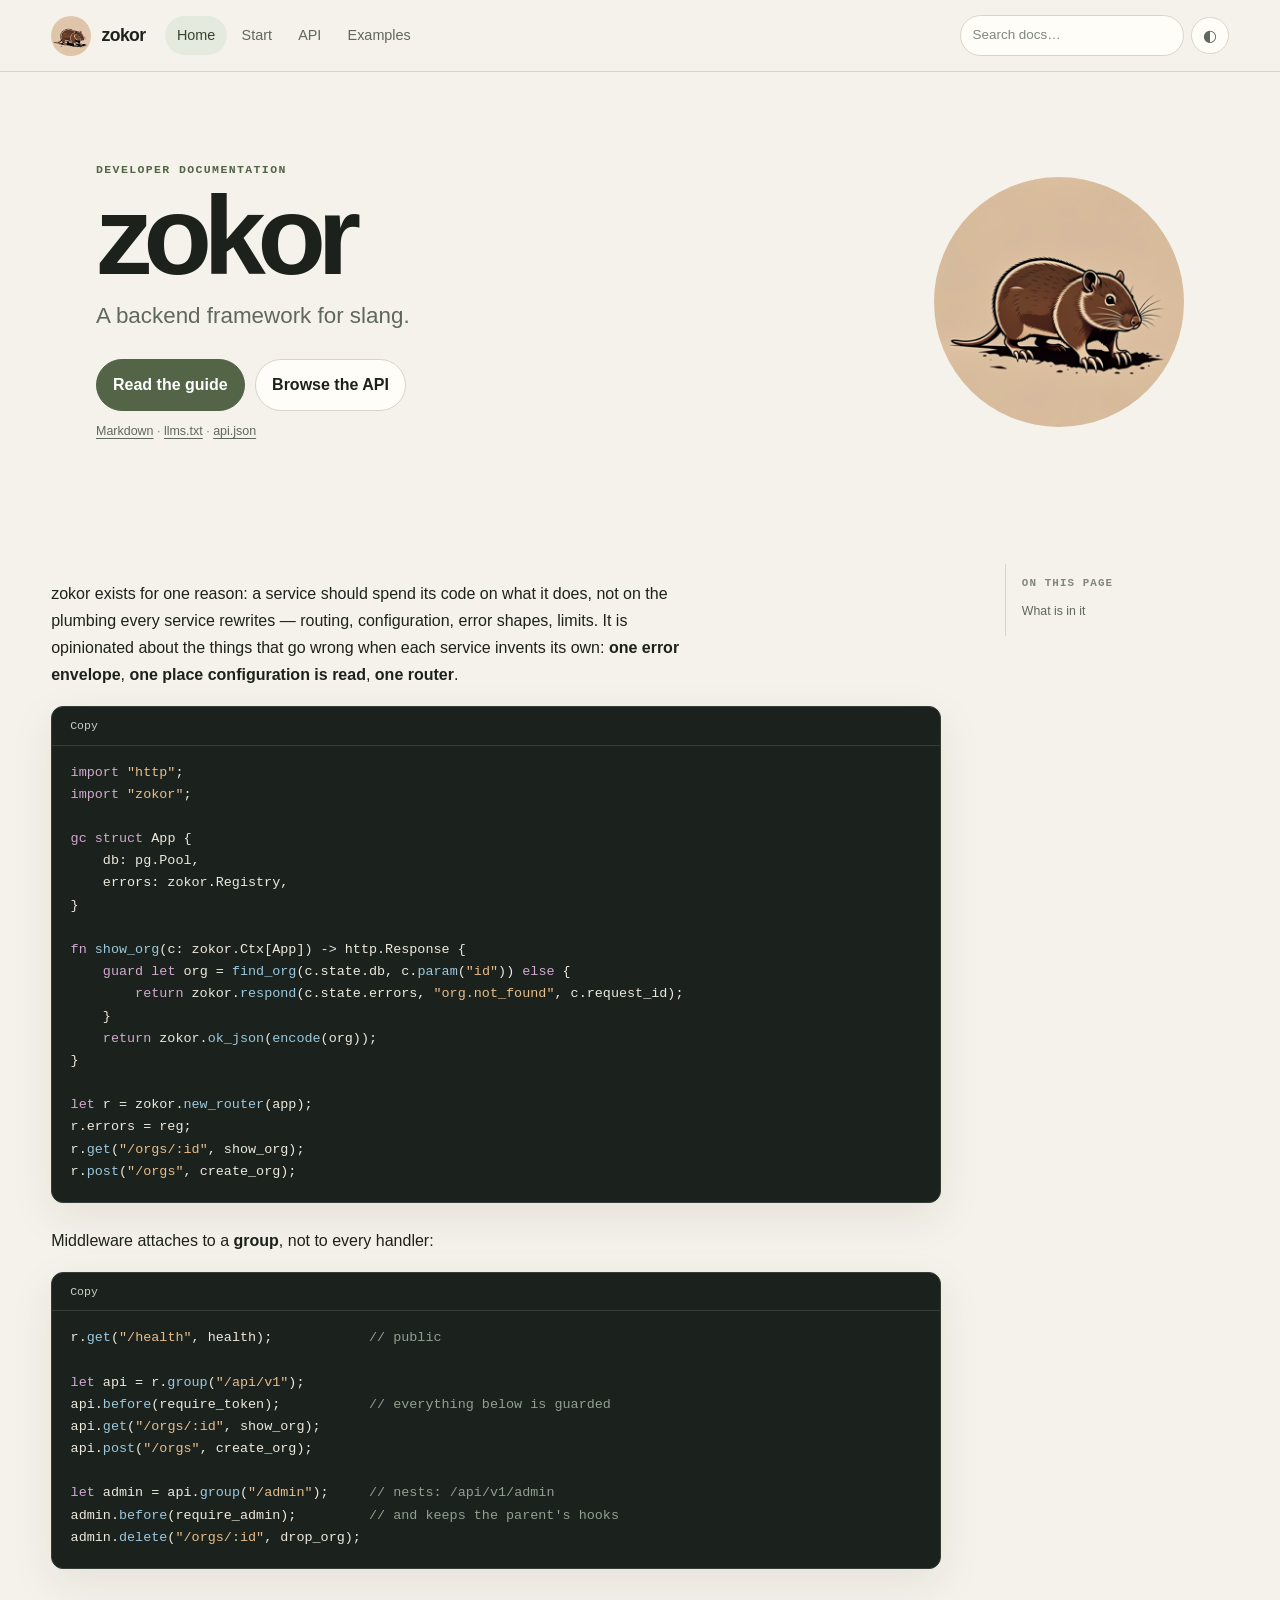
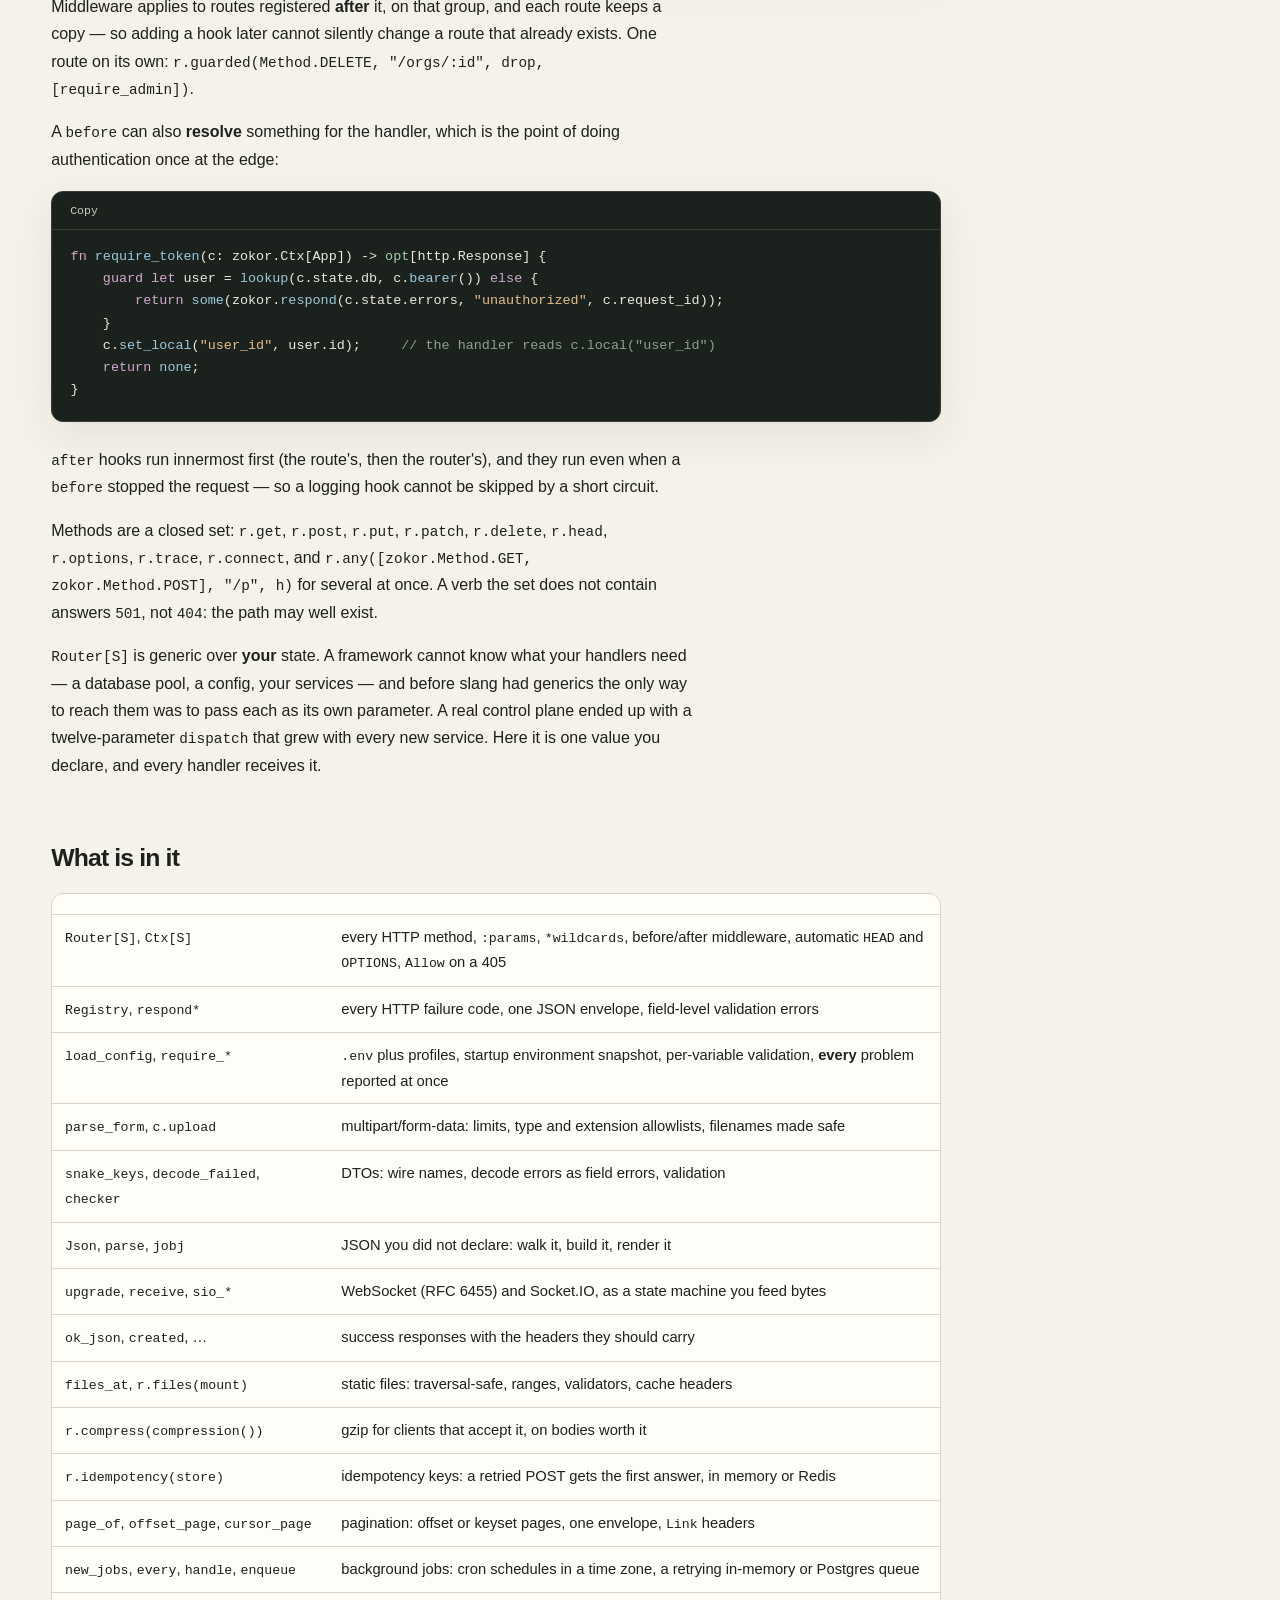
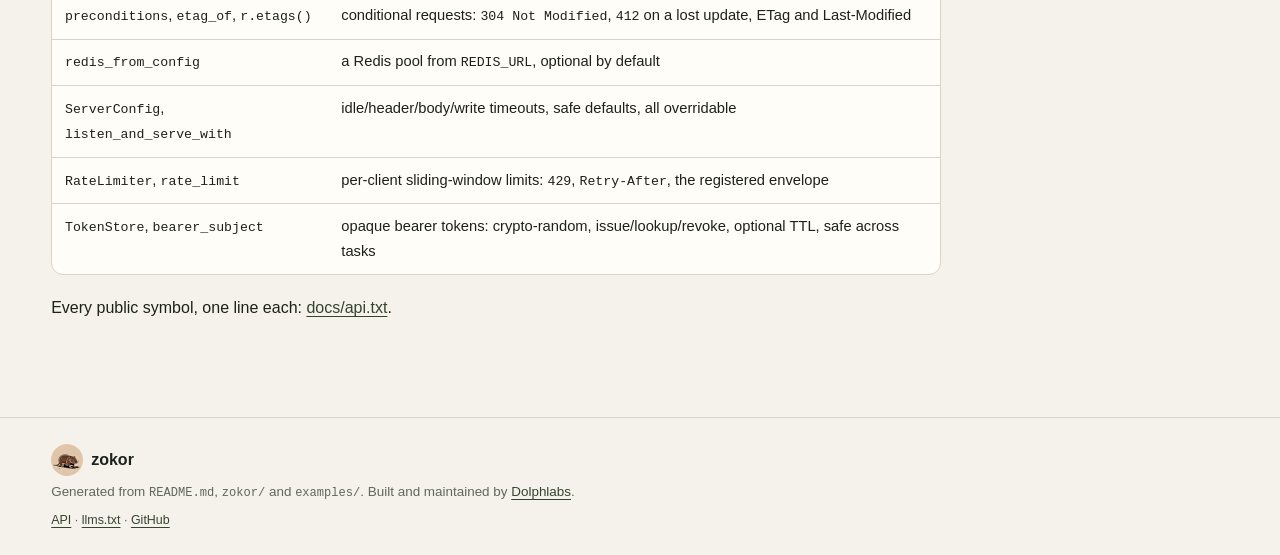
==== docs/index.html @ f34ddbdf "docs: rebuild site for durable jobs Signed-off-by: utee <utibeabasiekong2@gmail.com>" ====
<!doctype html>
<html lang="en" data-theme="auto">
<head>
<meta charset="utf-8">
<meta name="viewport" content="width=device-width, initial-scale=1">
<title>Zokor: Backend Framework for Slang</title>
<meta name="description" content="Zokor is a backend framework for Slang, with routing, middleware, configuration, validation, database helpers, background jobs, and HTTP APIs.">
<meta name="author" content="Dolphlabs">
<meta property="og:site_name" content="Zokor">
<meta property="og:title" content="Zokor: Backend Framework for Slang">
<meta property="og:description" content="Zokor is a backend framework for Slang, with routing, middleware, configuration, validation, database helpers, background jobs, and HTTP APIs.">
<meta property="og:type" content="website">
<meta property="og:url" content="https://zokor.dolphlabs.com/">
<meta property="og:locale" content="en_US">
<meta name="twitter:card" content="summary_large_image">
<meta name="twitter:title" content="Zokor: Backend Framework for Slang">
<meta name="twitter:description" content="Zokor is a backend framework for Slang, with routing, middleware, configuration, validation, database helpers, background jobs, and HTTP APIs.">
<link rel="canonical" href="https://zokor.dolphlabs.com/">
<link rel="alternate" type="text/markdown" href="./index.md" title="Markdown">
<link rel="alternate" type="text/plain" href="./llms.txt" title="llms.txt">
<link rel="stylesheet" href="./style.css">
<link rel="icon" type="image/png" sizes="64x64" href="./assets/zokor-icon-64.png">
<meta property="og:image" content="https://zokor.dolphlabs.com/assets/zokor-card-1200x630.jpg"><meta property="og:image:alt" content="Zokor, a backend framework for Slang"><meta property="og:image:width" content="1200"><meta property="og:image:height" content="630"><meta name="twitter:image" content="https://zokor.dolphlabs.com/assets/zokor-card-1200x630.jpg"><meta name="twitter:image:alt" content="Zokor, a backend framework for Slang"><script type="application/ld+json">{"@context":"https://schema.org","@graph":[{"@type":"WebSite","@id":"https://zokor.dolphlabs.com/#website","url":"https://zokor.dolphlabs.com/","name":"Zokor","inLanguage":"en"},{"@type":"SoftwareSourceCode","@id":"https://zokor.dolphlabs.com/#software","url":"https://zokor.dolphlabs.com/","name":"Zokor","description":"Zokor is a backend framework for Slang, with routing, middleware, configuration, validation, database helpers, background jobs, and HTTP APIs.","codeRepository":"https://github.com/dolphlabs/zokor","programmingLanguage":"Slang","maintainer":{"@type":"Organization","name":"Dolphlabs","url":"https://dolphlabs.com/"}}]}</script>
</head>
<body>
<a class="skip" href="#main">Skip to content</a>
<header class="topbar">
  <a class="brand" href="./">
    <img src="./assets/zokor-header-256.png" width="40" height="40" alt="">
    <span>zokor</span>
  </a>
  <button id="navtoggle" class="navtoggle" type="button" aria-label="Toggle navigation"
          aria-expanded="false" aria-controls="mainnav">
    <span></span><span></span><span></span>
  </button>
  <nav class="mainnav" id="mainnav" aria-label="Main navigation"><a href="./" class="active" aria-current="page">Home</a><a href="./guide/start">Start</a><a href="./api/">API</a><a href="./examples/">Examples</a></nav>
  <div class="tools">
    <label class="search-label" for="search">Search</label>
    <input id="search" type="search" placeholder="Search docs…" autocomplete="off"
           aria-label="Search documentation" aria-controls="results">
    <button id="theme" type="button" aria-label="Toggle color theme">◐</button>
  </div>
</header>
<div id="navscrim" class="navscrim" hidden></div>
<div id="results" class="results" role="listbox" aria-label="Search results" hidden></div>

<main id="main">
<section class="hero"><div class="hero-copy"><p class="eyebrow">Developer documentation</p><h1>zokor</h1><p class="hero-lede">A backend framework for slang.</p><div class="hero-actions"><a class="button primary" href="guide/start">Read the guide</a><a class="button" href="api/">Browse the API</a></div><p class="agentline"><a href="index.md">Markdown</a> · <a href="llms.txt">llms.txt</a> · <a href="api.json">api.json</a></p></div><img class="hero-art" src="assets/zokor-header-256.png" width="256" height="256" alt="Zokor, the illustrated burrowing rodent"></section>
<div class="page">
  <article class="content">

<section class="readme-preamble"><p>zokor exists for one reason: a service should spend its code on what it does, not on the plumbing every service rewrites — routing, configuration, error shapes, limits. It is opinionated about the things that go wrong when each service invents its own: <strong>one error envelope</strong>, <strong>one place configuration is read</strong>, <strong>one router</strong>.</p>
<div class="code"><div class="code-head"><button class="copy" type="button" aria-label="Copy code">Copy</button></div><pre><code class="language-slang"><span class="tok-keyword">import</span> <span class="tok-string">&quot;http&quot;</span>;
<span class="tok-keyword">import</span> <span class="tok-string">&quot;zokor&quot;</span>;

<span class="tok-keyword">gc</span> <span class="tok-keyword">struct</span> App {
    db: pg.Pool,
    errors: zokor.Registry,
}

<span class="tok-keyword">fn</span> <span class="tok-function">show_org</span>(c: zokor.Ctx[App]) -&gt; http.Response {
    <span class="tok-keyword">guard</span> <span class="tok-keyword">let</span> org = <span class="tok-function">find_org</span>(c.state.db, c.<span class="tok-function">param</span>(<span class="tok-string">&quot;id&quot;</span>)) <span class="tok-keyword">else</span> {
        <span class="tok-keyword">return</span> zokor.<span class="tok-function">respond</span>(c.state.errors, <span class="tok-string">&quot;org.not_found&quot;</span>, c.request_id);
    }
    <span class="tok-keyword">return</span> zokor.<span class="tok-function">ok_json</span>(<span class="tok-function">encode</span>(org));
}

<span class="tok-keyword">let</span> r = zokor.<span class="tok-function">new_router</span>(app);
r.errors = reg;
r.<span class="tok-function">get</span>(<span class="tok-string">&quot;/orgs/:id&quot;</span>, show_org);
r.<span class="tok-function">post</span>(<span class="tok-string">&quot;/orgs&quot;</span>, create_org);</code></pre></div>
<p>Middleware attaches to a <strong>group</strong>, not to every handler:</p>
<div class="code"><div class="code-head"><button class="copy" type="button" aria-label="Copy code">Copy</button></div><pre><code class="language-slang">r.<span class="tok-function">get</span>(<span class="tok-string">&quot;/health&quot;</span>, health);            <span class="tok-comment">// public</span>

<span class="tok-keyword">let</span> api = r.<span class="tok-function">group</span>(<span class="tok-string">&quot;/api/v1&quot;</span>);
api.<span class="tok-function">before</span>(require_token);           <span class="tok-comment">// everything below is guarded</span>
api.<span class="tok-function">get</span>(<span class="tok-string">&quot;/orgs/:id&quot;</span>, show_org);
api.<span class="tok-function">post</span>(<span class="tok-string">&quot;/orgs&quot;</span>, create_org);

<span class="tok-keyword">let</span> admin = api.<span class="tok-function">group</span>(<span class="tok-string">&quot;/admin&quot;</span>);     <span class="tok-comment">// nests: /api/v1/admin</span>
admin.<span class="tok-function">before</span>(require_admin);         <span class="tok-comment">// and keeps the parent&#x27;s hooks</span>
admin.<span class="tok-function">delete</span>(<span class="tok-string">&quot;/orgs/:id&quot;</span>, drop_org);</code></pre></div>
<p>Middleware applies to routes registered <strong>after</strong> it, on that group, and each route keeps a copy — so adding a hook later cannot silently change a route that already exists. One route on its own: <code>r.guarded(Method.DELETE, &quot;/orgs/:id&quot;, drop, [require_admin])</code>.</p>
<p>A <code>before</code> can also <strong>resolve</strong> something for the handler, which is the point of doing authentication once at the edge:</p>
<div class="code"><div class="code-head"><button class="copy" type="button" aria-label="Copy code">Copy</button></div><pre><code class="language-slang"><span class="tok-keyword">fn</span> <span class="tok-function">require_token</span>(c: zokor.Ctx[App]) -&gt; <span class="tok-type">opt</span>[http.Response] {
    <span class="tok-keyword">guard</span> <span class="tok-keyword">let</span> user = <span class="tok-function">lookup</span>(c.state.db, c.<span class="tok-function">bearer</span>()) <span class="tok-keyword">else</span> {
        <span class="tok-keyword">return</span> <span class="tok-builtin">some</span>(zokor.<span class="tok-function">respond</span>(c.state.errors, <span class="tok-string">&quot;unauthorized&quot;</span>, c.request_id));
    }
    c.<span class="tok-function">set_local</span>(<span class="tok-string">&quot;user_id&quot;</span>, user.id);     <span class="tok-comment">// the handler reads c.local(&quot;user_id&quot;)</span>
    <span class="tok-keyword">return</span> <span class="tok-builtin">none</span>;
}</code></pre></div>
<p><code>after</code> hooks run innermost first (the route&#x27;s, then the router&#x27;s), and they run even when a <code>before</code> stopped the request — so a logging hook cannot be skipped by a short circuit.</p>
<p>Methods are a closed set: <code>r.get</code>, <code>r.post</code>, <code>r.put</code>, <code>r.patch</code>, <code>r.delete</code>, <code>r.head</code>, <code>r.options</code>, <code>r.trace</code>, <code>r.connect</code>, and <code>r.any([zokor.Method.GET, zokor.Method.POST], &quot;/p&quot;, h)</code> for several at once. A verb the set does not contain answers <code>501</code>, not <code>404</code>: the path may well exist.</p>
<p><code>Router[S]</code> is generic over <strong>your</strong> state. A framework cannot know what your handlers need — a database pool, a config, your services — and before slang had generics the only way to reach them was to pass each as its own parameter. A real control plane ended up with a twelve-parameter <code>dispatch</code> that grew with every new service. Here it is one value you declare, and every handler receives it.</p></section><section class="readme-section"><h2 id="what-is-in-it">What is in it</h2><div class="table-wrap"><table><thead><tr><th></th><th></th></tr></thead><tbody><tr><td><code>Router[S]</code>, <code>Ctx[S]</code></td><td>every HTTP method, <code>:params</code>, <code>*wildcards</code>, before/after middleware, automatic <code>HEAD</code> and <code>OPTIONS</code>, <code>Allow</code> on a 405</td></tr><tr><td><code>Registry</code>, <code>respond*</code></td><td>every HTTP failure code, one JSON envelope, field-level validation errors</td></tr><tr><td><code>load_config</code>, <code>require_*</code></td><td><code>.env</code> plus profiles, startup environment snapshot, per-variable validation, <strong>every</strong> problem reported at once</td></tr><tr><td><code>parse_form</code>, <code>c.upload</code></td><td>multipart/form-data: limits, type and extension allowlists, filenames made safe</td></tr><tr><td><code>snake_keys</code>, <code>decode_failed</code>, <code>checker</code></td><td>DTOs: wire names, decode errors as field errors, validation</td></tr><tr><td><code>Json</code>, <code>parse</code>, <code>jobj</code></td><td>JSON you did not declare: walk it, build it, render it</td></tr><tr><td><code>upgrade</code>, <code>receive</code>, <code>sio_*</code></td><td>WebSocket (RFC 6455) and Socket.IO, as a state machine you feed bytes</td></tr><tr><td><code>ok_json</code>, <code>created</code>, …</td><td>success responses with the headers they should carry</td></tr><tr><td><code>files_at</code>, <code>r.files(mount)</code></td><td>static files: traversal-safe, ranges, validators, cache headers</td></tr><tr><td><code>r.compress(compression())</code></td><td>gzip for clients that accept it, on bodies worth it</td></tr><tr><td><code>r.idempotency(store)</code></td><td>idempotency keys: a retried POST gets the first answer, in memory or Redis</td></tr><tr><td><code>page_of</code>, <code>offset_page</code>, <code>cursor_page</code></td><td>pagination: offset or keyset pages, one envelope, <code>Link</code> headers</td></tr><tr><td><code>new_jobs</code>, <code>every</code>, <code>handle</code>, <code>enqueue</code></td><td>background jobs: cron schedules in a time zone, a retrying in-memory or Postgres queue</td></tr><tr><td><code>preconditions</code>, <code>etag_of</code>, <code>r.etags()</code></td><td>conditional requests: <code>304 Not Modified</code>, <code>412</code> on a lost update, ETag and Last-Modified</td></tr><tr><td><code>redis_from_config</code></td><td>a Redis pool from <code>REDIS_URL</code>, optional by default</td></tr><tr><td><code>ServerConfig</code>, <code>listen_and_serve_with</code></td><td>idle/header/body/write timeouts, safe defaults, all overridable</td></tr><tr><td><code>RateLimiter</code>, <code>rate_limit</code></td><td>per-client sliding-window limits: <code>429</code>, <code>Retry-After</code>, the registered envelope</td></tr><tr><td><code>TokenStore</code>, <code>bearer_subject</code></td><td>opaque bearer tokens: crypto-random, issue/lookup/revoke, optional TTL, safe across tasks</td></tr></tbody></table></div>
<p>Every public symbol, one line each: <a href="./api/">docs/api.txt</a>.</p></section>
  </article>
  <aside class="toc" aria-label="On this page">
    <p class="toc-title">On this page</p>
    <nav id="toc"></nav>
  </aside>
</div>
</main>
<footer class="foot">
  <div class="foot-brand"><img src="./assets/zokor-icon-64.png" width="32" height="32" alt="">
    <span>zokor</span></div>
  <p>Generated from <code>README.md</code>, <code>zokor/</code> and <code>examples/</code>.
     Built and maintained by <a href="https://dolphlabs.com" rel="noopener">Dolphlabs</a>.</p>
  <p class="foot-links"><a href="./api/">API</a> ·
     <a href="./llms.txt">llms.txt</a> ·
     <a href="https://github.com/dolphlabs/zokor" rel="noopener">GitHub</a></p>
</footer>
<script src="./app.js" defer></script>
</body>
</html>
---- docs/style.css ----
:root {
  color-scheme: light;
  --paper: #f5f2eb;
  --surface: #fffdf8;
  --surface-2: #ece7dc;
  --ink: #1d211c;
  --muted: #60675c;
  --quiet: #81877d;
  --line: #d9d4c8;
  --accent: #536447;
  --accent-dark: #34442f;
  --accent-wash: #e5eadf;
  --clay: #b56e45;
  --code-bg: #1b211d;
  --code-ink: #eee9dd;
  --shadow: 0 14px 45px rgba(47, 42, 31, .08);
  --display: "Avenir Next", "Segoe UI", sans-serif;
  --sans: -apple-system, BlinkMacSystemFont, "Segoe UI", sans-serif;
  --mono: ui-monospace, SFMono-Regular, Menlo, Consolas, monospace;
}

@media (prefers-color-scheme: dark) {
  :root:not([data-theme="light"]) {
    color-scheme: dark;
    --paper: #171b18;
    --surface: #202621;
    --surface-2: #293129;
    --ink: #ecefe7;
    --muted: #b2b9ad;
    --quiet: #929b8e;
    --line: #394239;
    --accent: #b1c49a;
    --accent-dark: #d4e4c0;
    --accent-wash: #2b3529;
    --clay: #e09a6a;
    --code-bg: #101511;
    --code-ink: #ecefe7;
    --shadow: 0 14px 45px rgba(0, 0, 0, .24);
  }
}
:root[data-theme="dark"] {
  color-scheme: dark;
  --paper: #171b18;
  --surface: #202621;
  --surface-2: #293129;
  --ink: #ecefe7;
  --muted: #b2b9ad;
  --quiet: #929b8e;
  --line: #394239;
  --accent: #b1c49a;
  --accent-dark: #d4e4c0;
  --accent-wash: #2b3529;
  --clay: #e09a6a;
  --code-bg: #101511;
  --code-ink: #ecefe7;
  --shadow: 0 14px 45px rgba(0, 0, 0, .24);
}

* { box-sizing: border-box; }
html { scroll-behavior: smooth; scroll-padding-top: 6rem; }
body {
  margin: 0;
  background: var(--paper);
  color: var(--ink);
  font: 400 16px/1.7 var(--sans);
  -webkit-font-smoothing: antialiased;
}
a { color: var(--accent-dark); text-underline-offset: 3px; }
a:hover { color: var(--clay); }
button, input { font: inherit; }
:focus-visible { outline: 3px solid var(--clay); outline-offset: 3px; }
code, pre { font-family: var(--mono); }
code { font-size: .9em; }

.skip { position: absolute; left: -10000px; top: 1rem; z-index: 90; }
.skip:focus { left: 1rem; padding: .5rem .8rem; background: var(--surface); }
.topbar {
  position: sticky; top: 0; z-index: 30;
  display: flex; align-items: center; gap: 1.25rem;
  min-height: 4.5rem; padding: .55rem clamp(1rem, 4vw, 3.25rem);
  background: color-mix(in srgb, var(--paper) 92%, transparent);
  backdrop-filter: blur(12px);
  border-bottom: 1px solid var(--line);
}
.brand {
  display: flex; align-items: center; gap: .65rem; flex: 0 0 auto;
  color: var(--ink); font: 750 1.1rem/1 var(--display);
  letter-spacing: -.035em; text-decoration: none;
}
.brand img { object-fit: cover; border-radius: 50%; }
.mainnav { display: flex; align-items: center; gap: .2rem; }
.mainnav a, .subnav a {
  color: var(--muted); text-decoration: none; font-size: .9rem;
  padding: .45rem .72rem; border-radius: 999px;
}
.mainnav a:hover, .subnav a:hover { color: var(--ink); background: var(--surface-2); }
.mainnav a.active { color: var(--accent-dark); background: var(--accent-wash); }
.tools { display: flex; align-items: center; gap: .45rem; margin-left: auto; }
.search-label { position: absolute; width: 1px; height: 1px; overflow: hidden; clip: rect(0,0,0,0); }
#search {
  width: clamp(8rem, 19vw, 14rem); padding: .48rem .72rem;
  border: 1px solid var(--line); border-radius: 999px;
  color: var(--ink); background: var(--surface); font-size: .84rem;
}
#search::placeholder { color: var(--quiet); }
#theme, .navtoggle {
  width: 2.35rem; height: 2.35rem; display: grid; place-items: center;
  border: 1px solid var(--line); border-radius: 50%; color: var(--muted);
  background: var(--surface); cursor: pointer;
}
#theme:hover { color: var(--accent-dark); border-color: var(--accent); }
.navtoggle { display: none; }
.navscrim { position: fixed; inset: 4.5rem 0 0; z-index: 20; }
.subnav {
  display: flex; align-items: center; gap: .2rem; overflow-x: auto;
  padding: .65rem clamp(1rem, 4vw, 3.25rem);
  border-bottom: 1px solid var(--line); background: var(--surface);
}
.subnav a { white-space: nowrap; font-size: .82rem; }
.subnav a[aria-current="page"] { color: var(--accent-dark); background: var(--accent-wash); }
.results {
  position: fixed; z-index: 50; top: 4.1rem; right: clamp(1rem, 4vw, 3.25rem);
  width: min(32rem, calc(100vw - 2rem)); max-height: 65vh; overflow: auto;
  padding: .45rem; border: 1px solid var(--line); border-radius: 14px;
  background: var(--surface); box-shadow: var(--shadow);
}
.results a { display: block; padding: .6rem .72rem; border-radius: 9px; color: var(--ink); text-decoration: none; }
.results a:hover, .results a:focus { background: var(--surface-2); }
.results strong { font-size: .9rem; }
.results small { display: block; margin-top: .1rem; color: var(--muted); line-height: 1.4; }
.results .empty { margin: 0; padding: .7rem; color: var(--muted); }

.hero {
  max-width: 76rem; margin: 0 auto; padding: clamp(2.8rem, 7vw, 6rem) clamp(1rem, 5vw, 4.5rem);
  display: grid; grid-template-columns: minmax(0, 1fr) 250px; align-items: center; gap: clamp(2rem, 7vw, 6rem);
}
.hero-copy { max-width: 48rem; }
.hero h1 {
  margin: .2rem 0 .4rem; font: 800 clamp(3.5rem, 9vw, 7rem)/.98 var(--display);
  letter-spacing: -.075em;
}
.hero-lede { max-width: 34rem; margin: 0; color: var(--muted); font-size: clamp(1.1rem, 2vw, 1.4rem); }
.eyebrow, .page-kicker {
  margin: 0; color: var(--accent); font: 700 .72rem/1.4 var(--mono);
  letter-spacing: .12em; text-transform: uppercase;
}
.hero-art { width: 100%; height: auto; border-radius: 50%; mix-blend-mode: multiply; }
:root[data-theme="dark"] .hero-art { mix-blend-mode: normal; }
.hero-actions { display: flex; flex-wrap: wrap; gap: .65rem; margin-top: 1.5rem; }
.button {
  display: inline-block; padding: .7rem 1rem; border: 1px solid var(--line);
  border-radius: 999px; color: var(--ink); background: var(--surface);
  font-weight: 650; text-decoration: none;
}
.button:hover { border-color: var(--accent); color: var(--accent-dark); }
.button.primary { border-color: var(--accent); color: #fff; background: var(--accent); }
.button.primary:hover { background: var(--accent-dark); }

.page {
  max-width: 80rem; margin: 0 auto; padding: 2rem clamp(1rem, 4vw, 3.25rem) 5rem;
  display: grid; grid-template-columns: minmax(0, 1fr) 14rem; gap: clamp(2rem, 5vw, 5rem);
  align-items: start;
}
.content { min-width: 0; max-width: 66rem; }
.page-head { margin: 0 0 2.2rem; padding-bottom: 1.3rem; border-bottom: 1px solid var(--line); }
.page-head h1 { margin: .35rem 0 .3rem; font: 750 clamp(2rem, 4vw, 3.25rem)/1.1 var(--display); letter-spacing: -.055em; }
.tagline { max-width: 50rem; margin: 0; color: var(--muted); font-size: 1.05rem; }
.agentline { margin: .65rem 0 0; color: var(--quiet); font-size: .78rem; }
.agentline a { color: var(--muted); }
.content h2 { margin: 2.8rem 0 .65rem; font: 700 1.55rem/1.25 var(--display); letter-spacing: -.035em; }
.content h3 { margin: 2rem 0 .55rem; font: 700 1.15rem/1.35 var(--display); }
.content h4 { margin: 1.5rem 0 .4rem; font-size: 1rem; }
.content p { max-width: 72ch; }
.content li { max-width: 75ch; padding-left: .2rem; }
.content li + li { margin-top: .3rem; }
.content ul, .content ol { padding-left: 1.45rem; }
.content blockquote {
  margin: 1.4rem 0; padding: .2rem 1rem; border-left: 3px solid var(--clay);
  color: var(--muted); background: var(--surface);
}
.content hr { border: 0; border-top: 1px solid var(--line); margin: 2rem 0; }
.anchor { margin-left: .45rem; color: var(--quiet); font: 400 .8em var(--mono); text-decoration: none; opacity: 0; }
.content h2:hover .anchor, .content h3:hover .anchor, .anchor:focus { opacity: 1; }
.table-wrap { overflow-x: auto; margin: 1.2rem 0; border: 1px solid var(--line); border-radius: 12px; background: var(--surface); }
table { width: 100%; border-collapse: collapse; font-size: .92rem; }
th, td { padding: .62rem .8rem; text-align: left; vertical-align: top; border-bottom: 1px solid var(--line); }
th { color: var(--muted); font-size: .76rem; letter-spacing: .06em; text-transform: uppercase; }
tr:last-child td { border-bottom: 0; }
td code { white-space: nowrap; }
.code { margin: 1.1rem 0 1.5rem; overflow: hidden; border: 1px solid #343e36; border-radius: 12px; background: var(--code-bg); box-shadow: var(--shadow); }
.code-head { display: flex; align-items: center; justify-content: space-between; min-height: 2.4rem; padding: .3rem .75rem; border-bottom: 1px solid #343e36; color: #aeb8ab; font: .72rem var(--mono); }
.copy { border: 0; color: #c7d0c3; background: transparent; cursor: pointer; font: inherit; }
.copy:hover, .copy.ok { color: #d5e8b8; }
.code pre { overflow-x: auto; margin: 0; padding: 1rem 1.15rem 1.2rem; color: var(--code-ink); font-size: .84rem; line-height: 1.65; tab-size: 4; }
.code code { font-size: inherit; white-space: pre; }
.tok-comment { color: #91a08f; }
.tok-string { color: #e7bd8b; }
.tok-number { color: #e8a575; }
.tok-keyword { color: #d1a9d0; }
.tok-type { color: #a7cbad; }
.tok-builtin, .tok-function { color: #9cc9dd; }
.readme-preamble { padding-bottom: .2rem; }
.readme-section { margin-top: 2rem; }
.api-module { padding: .2rem 0 1.4rem; border-bottom: 1px solid var(--line); }
.api-module h2 { scroll-margin-top: 6rem; }
.api-module-description { color: var(--muted); }
.api-item { padding: .72rem .1rem; border-top: 1px solid var(--line); scroll-margin-top: 6rem; }
.api-item > code { display: block; overflow-x: auto; color: var(--accent-dark); font-size: .85rem; white-space: pre; }
.api-item p { margin: .35rem 0 0; color: var(--muted); font-size: .9rem; }
.example-file { scroll-margin-top: 6rem; }
.example-file h2 { font: 500 .84rem/1.5 var(--mono); color: var(--muted); overflow-wrap: anywhere; }
.run-command { padding: .55rem .8rem; border-radius: 8px; background: var(--accent-wash); }
.example-grid { display: grid; grid-template-columns: repeat(auto-fit, minmax(15rem, 1fr)); gap: .85rem; }
.example-card { display: flex; min-height: 10rem; flex-direction: column; justify-content: space-between; gap: .55rem; padding: 1.15rem; border: 1px solid var(--line); border-radius: 14px; color: var(--ink); background: var(--surface); text-decoration: none; transition: transform .16s ease, border-color .16s ease; }
.example-card:hover { transform: translateY(-2px); border-color: var(--accent); color: var(--ink); }
.example-card strong { font: 700 1.3rem var(--display); }
.example-card > span:last-child { color: var(--muted); font-size: .9rem; }

.toc { position: sticky; top: 6rem; max-height: calc(100vh - 7rem); overflow: auto; padding: .8rem 0 .8rem 1rem; border-left: 1px solid var(--line); }
.toc-title { margin: 0 0 .65rem; color: var(--quiet); font: 700 .68rem var(--mono); letter-spacing: .1em; text-transform: uppercase; }
#toc { display: grid; gap: .15rem; }
#toc a { padding: .22rem 0; color: var(--muted); font-size: .77rem; line-height: 1.4; text-decoration: none; }
#toc a.h3 { padding-left: .7rem; font-size: .72rem; }
#toc a:hover, #toc a.active { color: var(--accent-dark); }
.foot { padding: 1.6rem clamp(1rem, 4vw, 3.25rem) 2rem; border-top: 1px solid var(--line); color: var(--muted); font-size: .84rem; }
.foot-brand { display: flex; align-items: center; gap: .5rem; color: var(--ink); font: 700 1rem var(--display); }
.foot-brand img { border-radius: 50%; }
.foot p { margin: .35rem 0; }
.foot-links { font-size: .78rem; }

@media (max-width: 72rem) {
  .topbar { flex-wrap: wrap; gap: .6rem; }
  .navtoggle { display: flex; flex-direction: column; align-items: center; justify-content: center; gap: .23rem; margin-left: auto; }
  .navtoggle span { width: 1rem; height: 2px; border-radius: 2px; background: var(--muted); transition: transform .15s ease, opacity .15s ease; }
  .navtoggle[aria-expanded="true"] span:first-child { transform: translateY(.34rem) rotate(45deg); }
  .navtoggle[aria-expanded="true"] span:nth-child(2) { opacity: 0; }
  .navtoggle[aria-expanded="true"] span:last-child { transform: translateY(-.34rem) rotate(-45deg); }
  .mainnav { order: 4; display: none; flex-basis: 100%; flex-direction: column; align-items: stretch; padding-top: .4rem; border-top: 1px solid var(--line); }
  .mainnav.open { display: flex; }
  .mainnav a { padding: .58rem .7rem; }
  .tools { margin-left: 0; }
  .results { top: 4.2rem; }
}
@media (max-width: 58rem) {
  .page { grid-template-columns: minmax(0, 1fr); }
  .toc { position: static; order: -1; max-height: none; padding: 0 0 .7rem; border: 0; border-bottom: 1px solid var(--line); }
  #toc { display: flex; flex-wrap: wrap; gap: .35rem .8rem; }
  #toc a { font-size: .76rem; }
  #toc a.h3 { padding-left: 0; }
}
@media (max-width: 40rem) {
  .topbar { padding-inline: .8rem; }
  .brand img { width: 34px; height: 34px; }
  .tools { flex: 1 1 100%; order: 5; }
  #search { width: 100%; }
  #theme { flex: 0 0 auto; }
  .hero { grid-template-columns: minmax(0, 1fr); gap: 1rem; padding-block: 2.4rem 1.3rem; }
  .hero-art { grid-row: 1; width: 126px; }
  .hero h1 { font-size: 4rem; }
  .page { padding-top: 1.2rem; }
  .subnav { padding-inline: .8rem; }
  .code pre { font-size: .75rem; }
}
@media (prefers-reduced-motion: reduce) {
  *, *::before, *::after { scroll-behavior: auto !important; transition-duration: .01ms !important; }
}
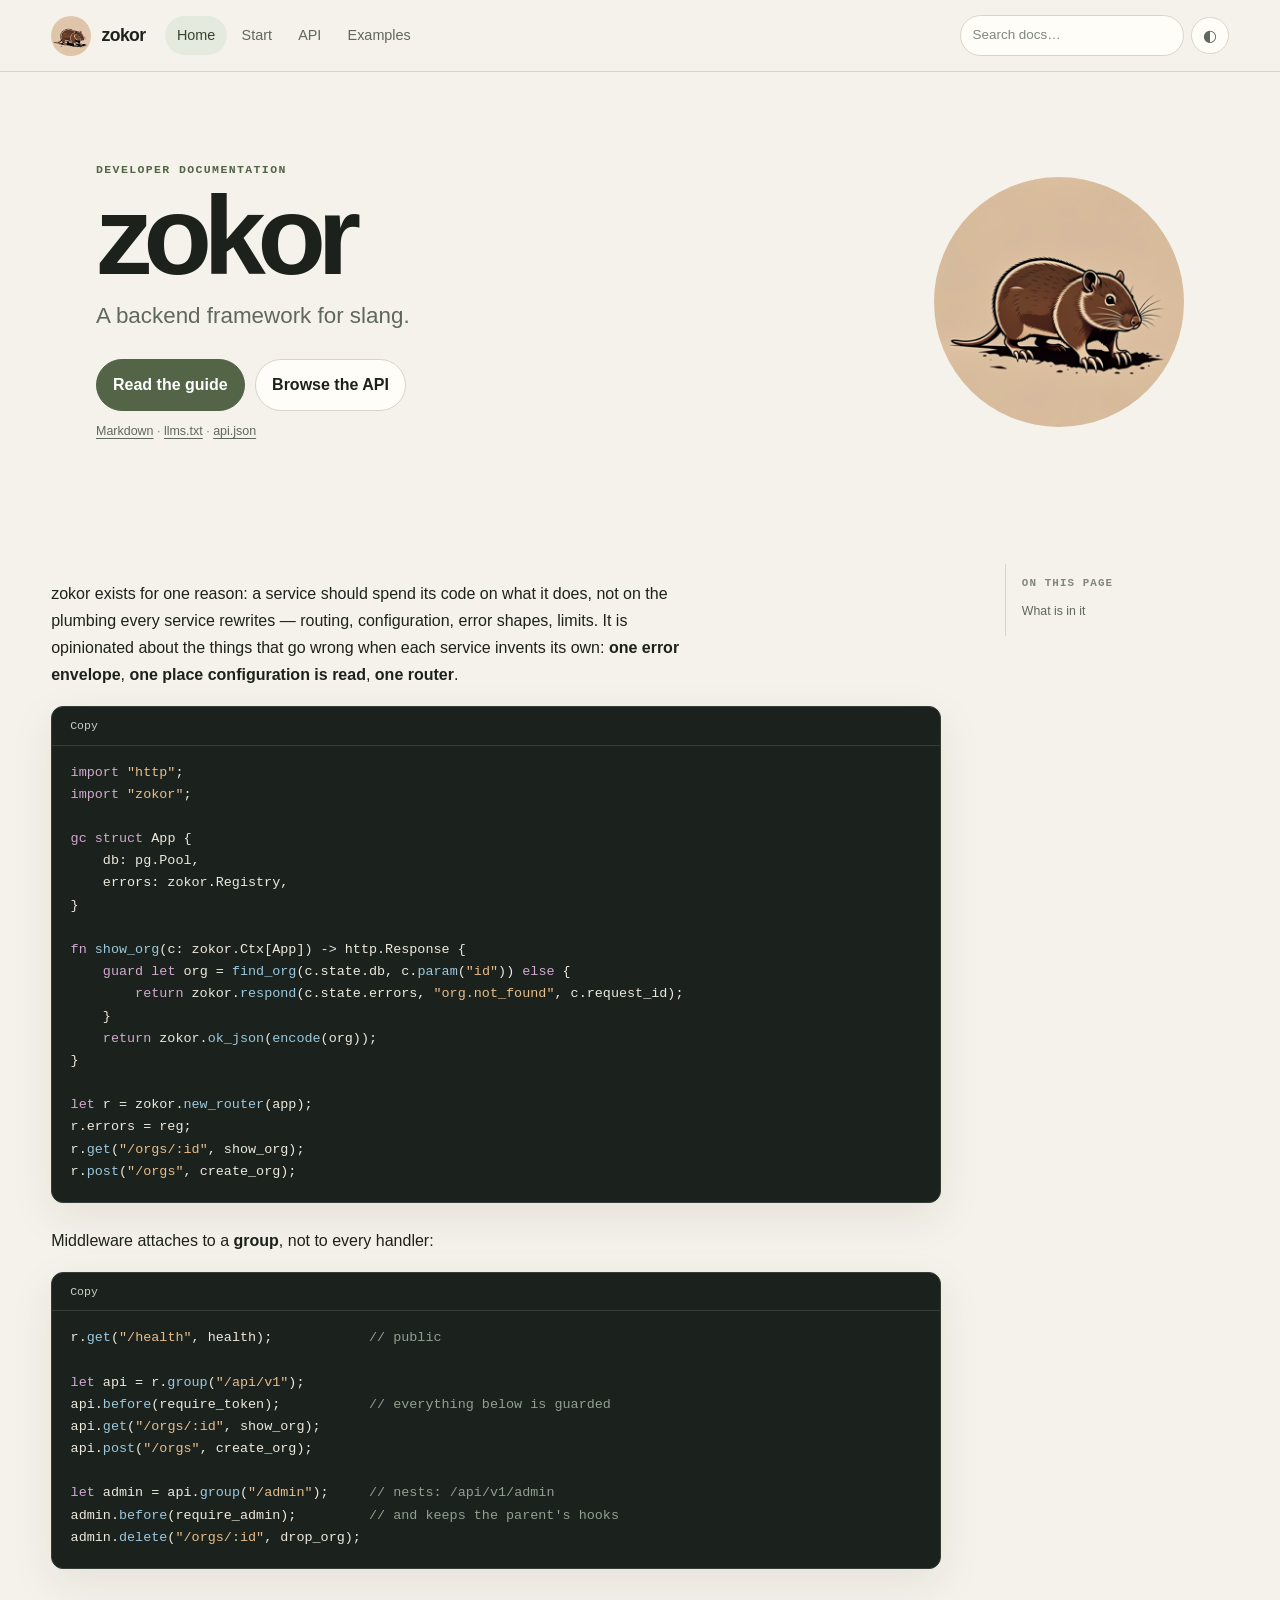
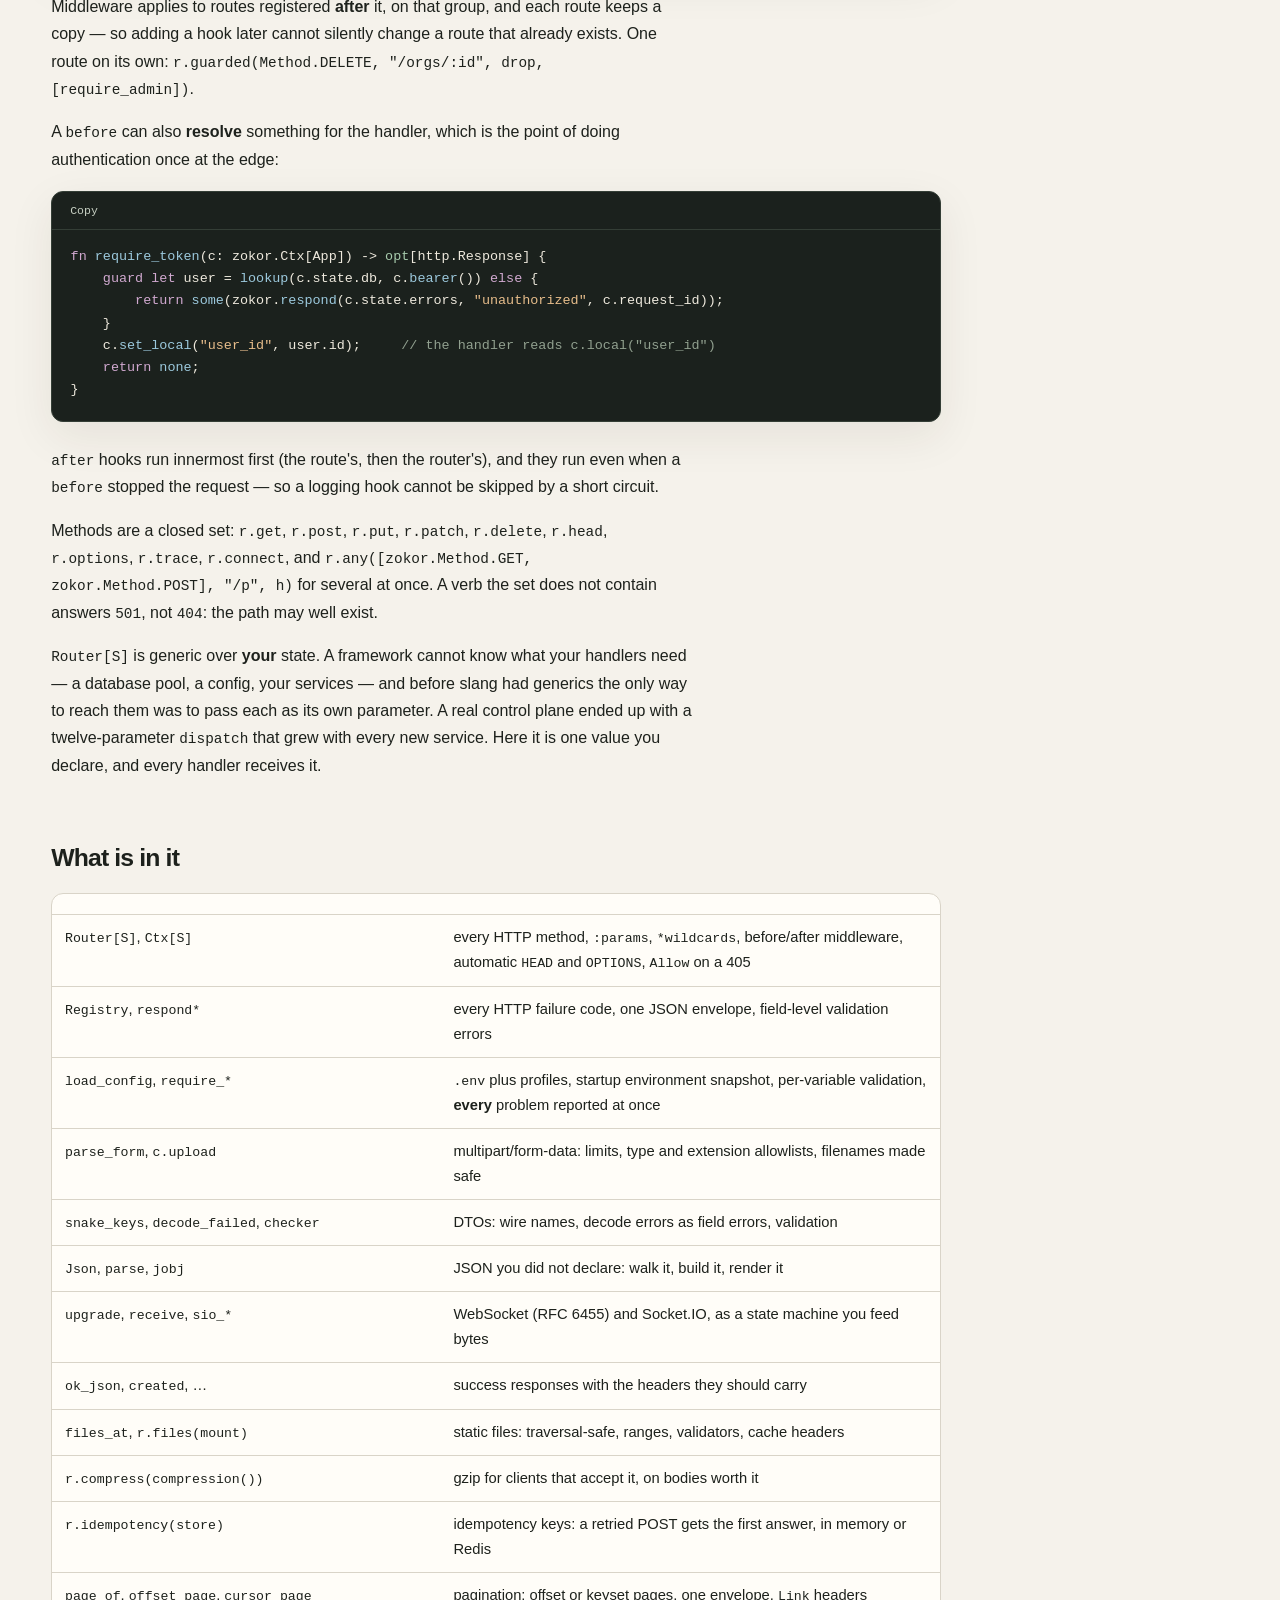
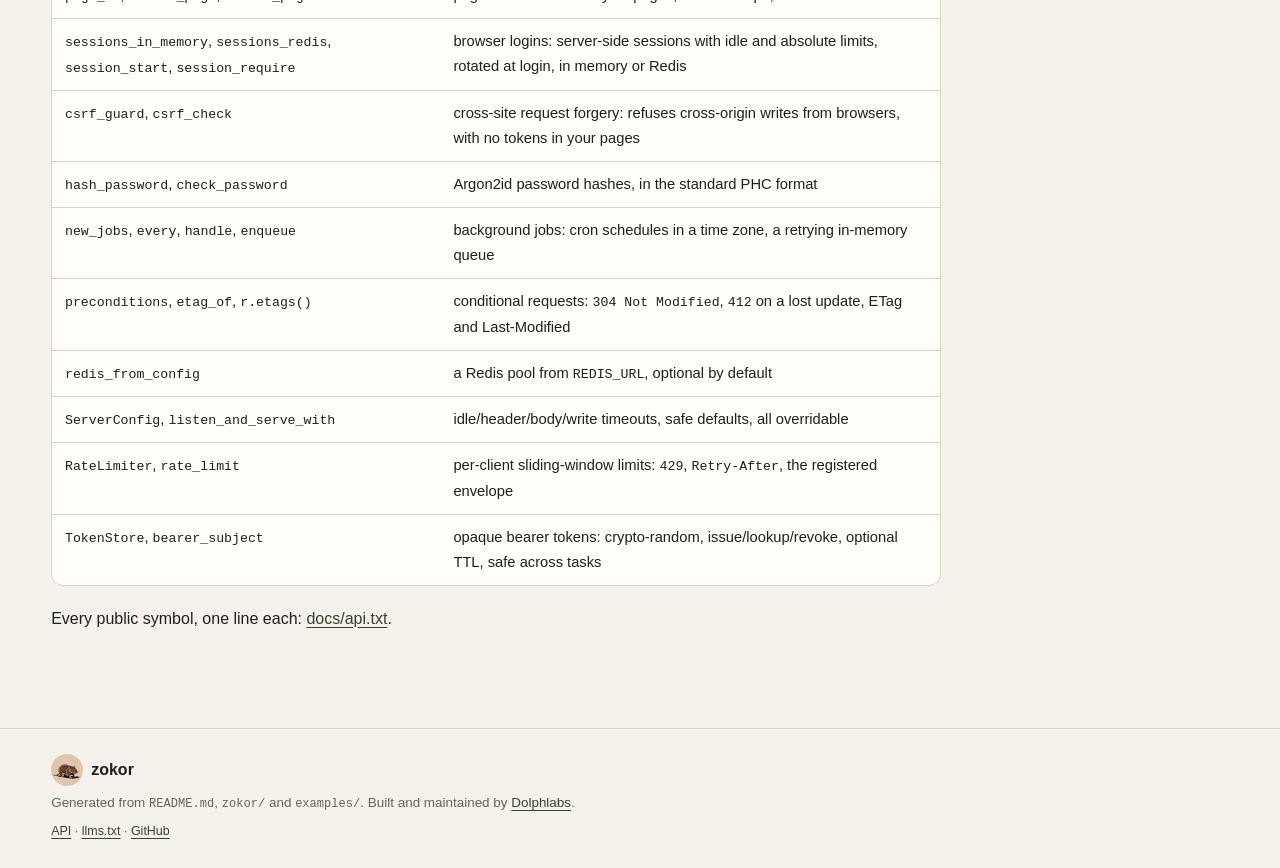
==== commit 7034f048: "docs: rebuild site for sessions and CSRF Signed-off-by: utee <utibeabasiekong2@gmail.com>" ====
--- a/docs/index.html
+++ b/docs/index.html
@@ -91,7 +91,7 @@
 }</code></pre></div>
 <p><code>after</code> hooks run innermost first (the route&#x27;s, then the router&#x27;s), and they run even when a <code>before</code> stopped the request — so a logging hook cannot be skipped by a short circuit.</p>
 <p>Methods are a closed set: <code>r.get</code>, <code>r.post</code>, <code>r.put</code>, <code>r.patch</code>, <code>r.delete</code>, <code>r.head</code>, <code>r.options</code>, <code>r.trace</code>, <code>r.connect</code>, and <code>r.any([zokor.Method.GET, zokor.Method.POST], &quot;/p&quot;, h)</code> for several at once. A verb the set does not contain answers <code>501</code>, not <code>404</code>: the path may well exist.</p>
-<p><code>Router[S]</code> is generic over <strong>your</strong> state. A framework cannot know what your handlers need — a database pool, a config, your services — and before slang had generics the only way to reach them was to pass each as its own parameter. A real control plane ended up with a twelve-parameter <code>dispatch</code> that grew with every new service. Here it is one value you declare, and every handler receives it.</p></section><section class="readme-section"><h2 id="what-is-in-it">What is in it</h2><div class="table-wrap"><table><thead><tr><th></th><th></th></tr></thead><tbody><tr><td><code>Router[S]</code>, <code>Ctx[S]</code></td><td>every HTTP method, <code>:params</code>, <code>*wildcards</code>, before/after middleware, automatic <code>HEAD</code> and <code>OPTIONS</code>, <code>Allow</code> on a 405</td></tr><tr><td><code>Registry</code>, <code>respond*</code></td><td>every HTTP failure code, one JSON envelope, field-level validation errors</td></tr><tr><td><code>load_config</code>, <code>require_*</code></td><td><code>.env</code> plus profiles, startup environment snapshot, per-variable validation, <strong>every</strong> problem reported at once</td></tr><tr><td><code>parse_form</code>, <code>c.upload</code></td><td>multipart/form-data: limits, type and extension allowlists, filenames made safe</td></tr><tr><td><code>snake_keys</code>, <code>decode_failed</code>, <code>checker</code></td><td>DTOs: wire names, decode errors as field errors, validation</td></tr><tr><td><code>Json</code>, <code>parse</code>, <code>jobj</code></td><td>JSON you did not declare: walk it, build it, render it</td></tr><tr><td><code>upgrade</code>, <code>receive</code>, <code>sio_*</code></td><td>WebSocket (RFC 6455) and Socket.IO, as a state machine you feed bytes</td></tr><tr><td><code>ok_json</code>, <code>created</code>, …</td><td>success responses with the headers they should carry</td></tr><tr><td><code>files_at</code>, <code>r.files(mount)</code></td><td>static files: traversal-safe, ranges, validators, cache headers</td></tr><tr><td><code>r.compress(compression())</code></td><td>gzip for clients that accept it, on bodies worth it</td></tr><tr><td><code>r.idempotency(store)</code></td><td>idempotency keys: a retried POST gets the first answer, in memory or Redis</td></tr><tr><td><code>page_of</code>, <code>offset_page</code>, <code>cursor_page</code></td><td>pagination: offset or keyset pages, one envelope, <code>Link</code> headers</td></tr><tr><td><code>new_jobs</code>, <code>every</code>, <code>handle</code>, <code>enqueue</code></td><td>background jobs: cron schedules in a time zone, a retrying in-memory or Postgres queue</td></tr><tr><td><code>preconditions</code>, <code>etag_of</code>, <code>r.etags()</code></td><td>conditional requests: <code>304 Not Modified</code>, <code>412</code> on a lost update, ETag and Last-Modified</td></tr><tr><td><code>redis_from_config</code></td><td>a Redis pool from <code>REDIS_URL</code>, optional by default</td></tr><tr><td><code>ServerConfig</code>, <code>listen_and_serve_with</code></td><td>idle/header/body/write timeouts, safe defaults, all overridable</td></tr><tr><td><code>RateLimiter</code>, <code>rate_limit</code></td><td>per-client sliding-window limits: <code>429</code>, <code>Retry-After</code>, the registered envelope</td></tr><tr><td><code>TokenStore</code>, <code>bearer_subject</code></td><td>opaque bearer tokens: crypto-random, issue/lookup/revoke, optional TTL, safe across tasks</td></tr></tbody></table></div>
+<p><code>Router[S]</code> is generic over <strong>your</strong> state. A framework cannot know what your handlers need — a database pool, a config, your services — and before slang had generics the only way to reach them was to pass each as its own parameter. A real control plane ended up with a twelve-parameter <code>dispatch</code> that grew with every new service. Here it is one value you declare, and every handler receives it.</p></section><section class="readme-section"><h2 id="what-is-in-it">What is in it</h2><div class="table-wrap"><table><thead><tr><th></th><th></th></tr></thead><tbody><tr><td><code>Router[S]</code>, <code>Ctx[S]</code></td><td>every HTTP method, <code>:params</code>, <code>*wildcards</code>, before/after middleware, automatic <code>HEAD</code> and <code>OPTIONS</code>, <code>Allow</code> on a 405</td></tr><tr><td><code>Registry</code>, <code>respond*</code></td><td>every HTTP failure code, one JSON envelope, field-level validation errors</td></tr><tr><td><code>load_config</code>, <code>require_*</code></td><td><code>.env</code> plus profiles, startup environment snapshot, per-variable validation, <strong>every</strong> problem reported at once</td></tr><tr><td><code>parse_form</code>, <code>c.upload</code></td><td>multipart/form-data: limits, type and extension allowlists, filenames made safe</td></tr><tr><td><code>snake_keys</code>, <code>decode_failed</code>, <code>checker</code></td><td>DTOs: wire names, decode errors as field errors, validation</td></tr><tr><td><code>Json</code>, <code>parse</code>, <code>jobj</code></td><td>JSON you did not declare: walk it, build it, render it</td></tr><tr><td><code>upgrade</code>, <code>receive</code>, <code>sio_*</code></td><td>WebSocket (RFC 6455) and Socket.IO, as a state machine you feed bytes</td></tr><tr><td><code>ok_json</code>, <code>created</code>, …</td><td>success responses with the headers they should carry</td></tr><tr><td><code>files_at</code>, <code>r.files(mount)</code></td><td>static files: traversal-safe, ranges, validators, cache headers</td></tr><tr><td><code>r.compress(compression())</code></td><td>gzip for clients that accept it, on bodies worth it</td></tr><tr><td><code>r.idempotency(store)</code></td><td>idempotency keys: a retried POST gets the first answer, in memory or Redis</td></tr><tr><td><code>page_of</code>, <code>offset_page</code>, <code>cursor_page</code></td><td>pagination: offset or keyset pages, one envelope, <code>Link</code> headers</td></tr><tr><td><code>sessions_in_memory</code>, <code>sessions_redis</code>, <code>session_start</code>, <code>session_require</code></td><td>browser logins: server-side sessions with idle and absolute limits, rotated at login, in memory or Redis</td></tr><tr><td><code>csrf_guard</code>, <code>csrf_check</code></td><td>cross-site request forgery: refuses cross-origin writes from browsers, with no tokens in your pages</td></tr><tr><td><code>hash_password</code>, <code>check_password</code></td><td>Argon2id password hashes, in the standard PHC format</td></tr><tr><td><code>new_jobs</code>, <code>every</code>, <code>handle</code>, <code>enqueue</code></td><td>background jobs: cron schedules in a time zone, a retrying in-memory queue</td></tr><tr><td><code>preconditions</code>, <code>etag_of</code>, <code>r.etags()</code></td><td>conditional requests: <code>304 Not Modified</code>, <code>412</code> on a lost update, ETag and Last-Modified</td></tr><tr><td><code>redis_from_config</code></td><td>a Redis pool from <code>REDIS_URL</code>, optional by default</td></tr><tr><td><code>ServerConfig</code>, <code>listen_and_serve_with</code></td><td>idle/header/body/write timeouts, safe defaults, all overridable</td></tr><tr><td><code>RateLimiter</code>, <code>rate_limit</code></td><td>per-client sliding-window limits: <code>429</code>, <code>Retry-After</code>, the registered envelope</td></tr><tr><td><code>TokenStore</code>, <code>bearer_subject</code></td><td>opaque bearer tokens: crypto-random, issue/lookup/revoke, optional TTL, safe across tasks</td></tr></tbody></table></div>
 <p>Every public symbol, one line each: <a href="./api/">docs/api.txt</a>.</p></section>
   </article>
   <aside class="toc" aria-label="On this page">
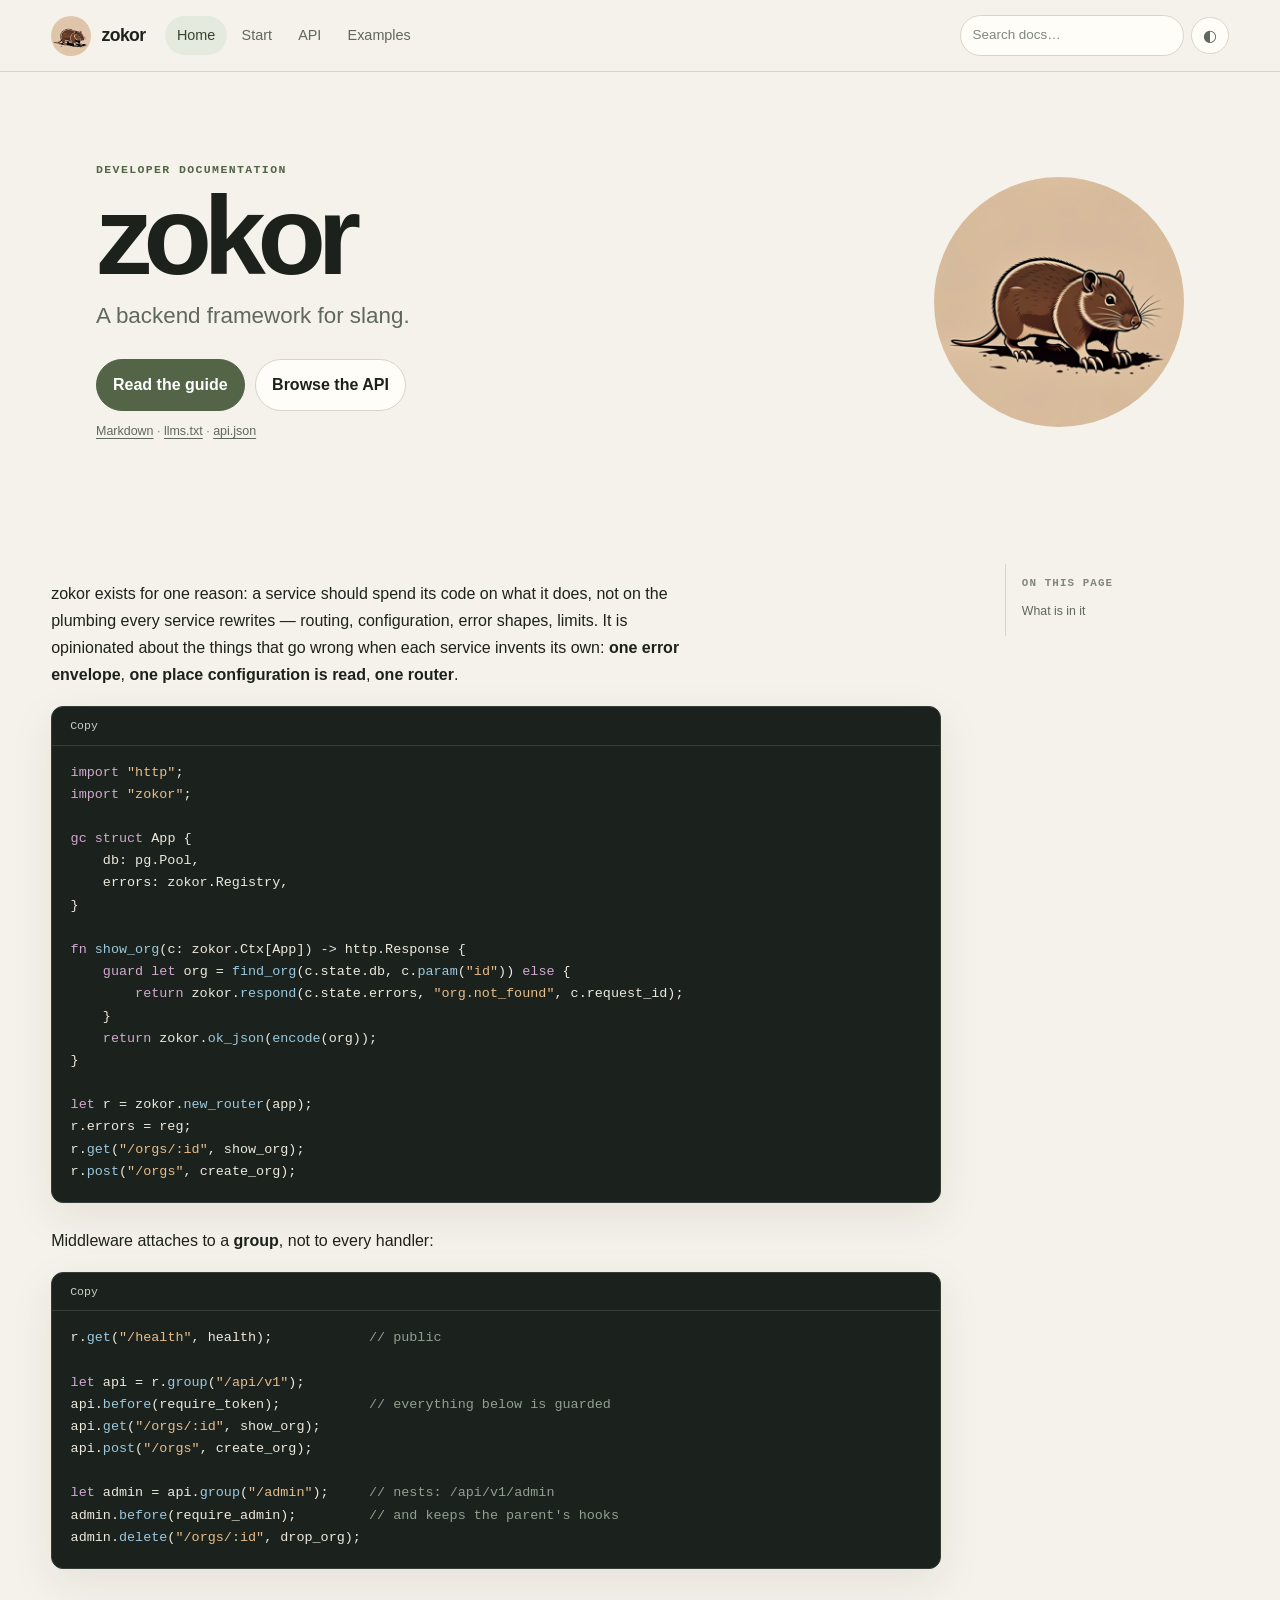
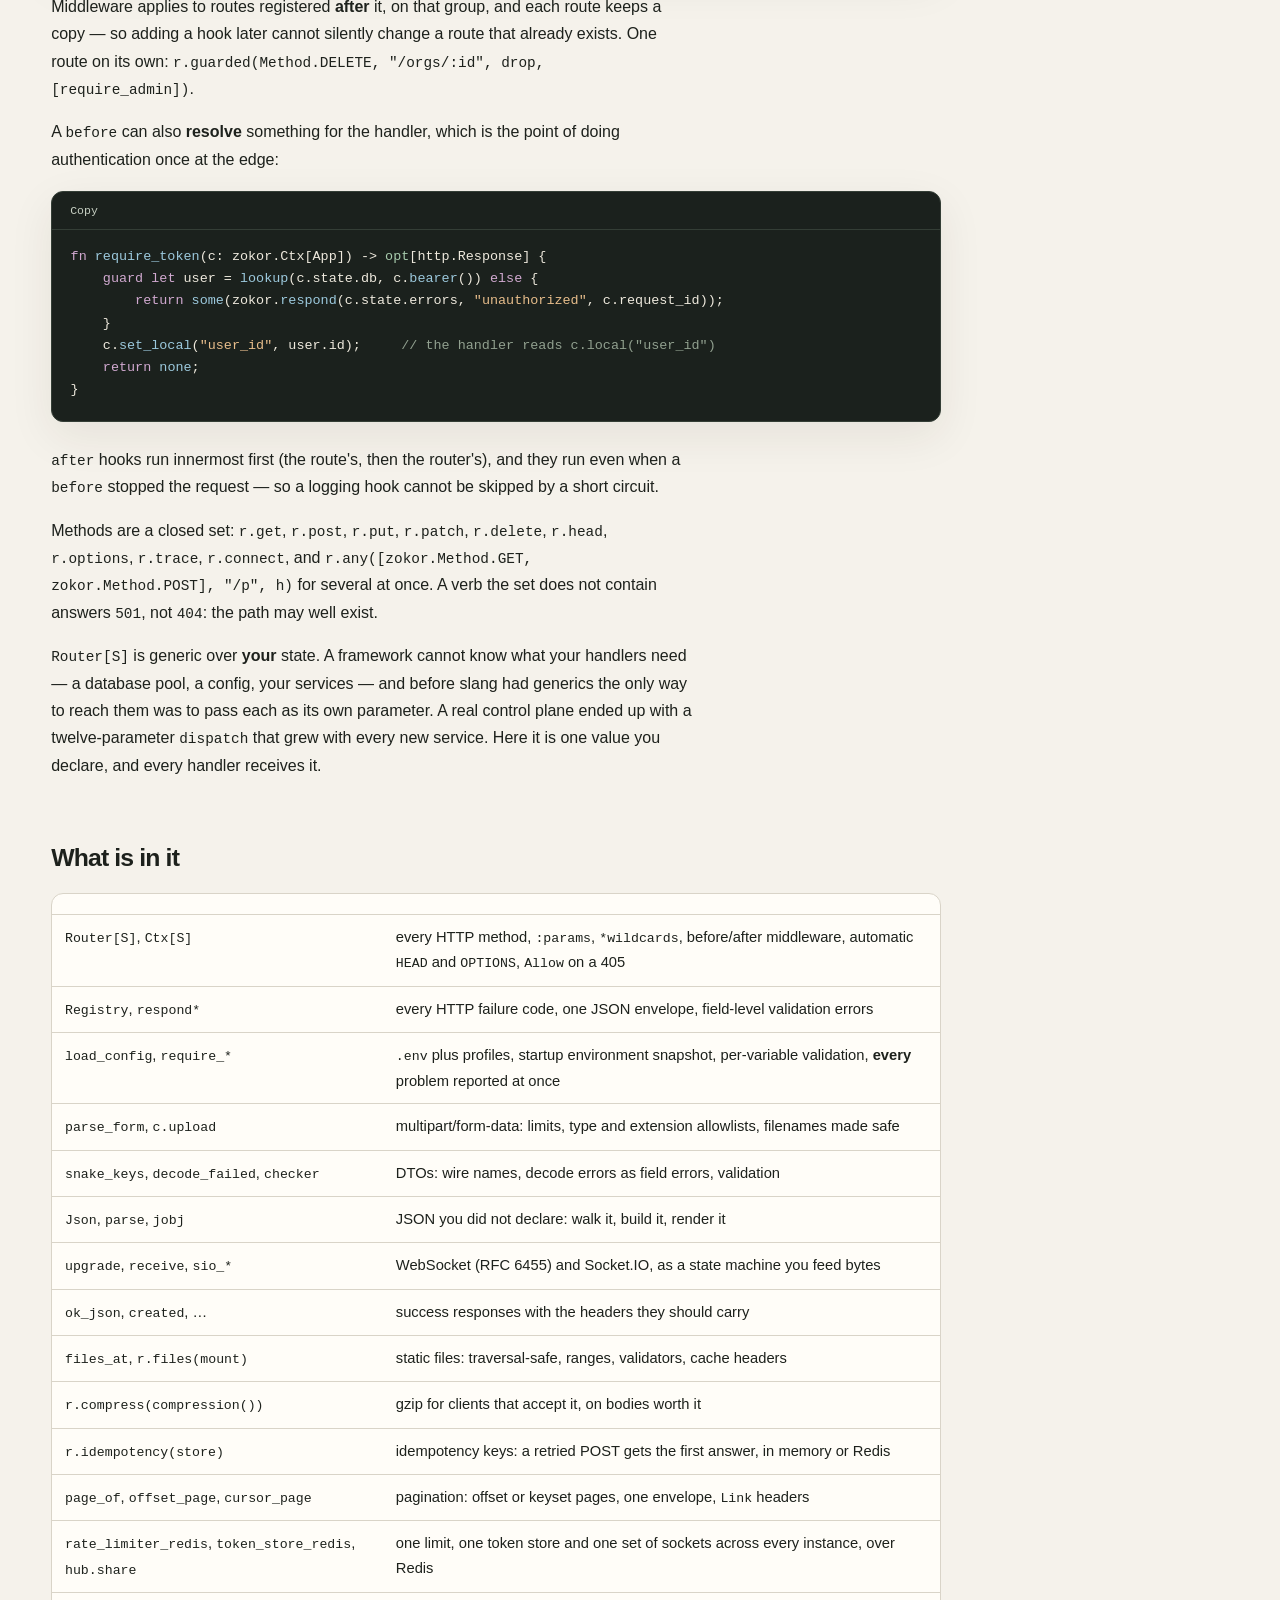
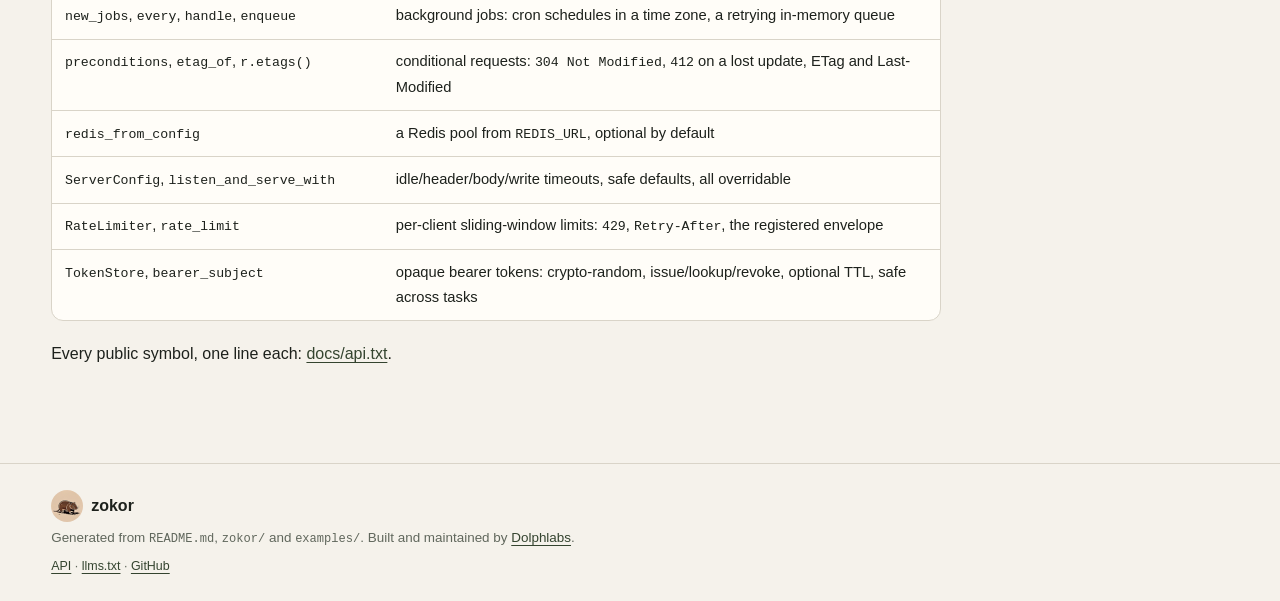
==== commit a244ba45: "docs: rebuild site for shared rate limits, tokens and hubs Signed-off-by: utee <utibeabasiekong2@gma" ====
--- a/docs/index.html
+++ b/docs/index.html
@@ -91,7 +91,7 @@
 }</code></pre></div>
 <p><code>after</code> hooks run innermost first (the route&#x27;s, then the router&#x27;s), and they run even when a <code>before</code> stopped the request — so a logging hook cannot be skipped by a short circuit.</p>
 <p>Methods are a closed set: <code>r.get</code>, <code>r.post</code>, <code>r.put</code>, <code>r.patch</code>, <code>r.delete</code>, <code>r.head</code>, <code>r.options</code>, <code>r.trace</code>, <code>r.connect</code>, and <code>r.any([zokor.Method.GET, zokor.Method.POST], &quot;/p&quot;, h)</code> for several at once. A verb the set does not contain answers <code>501</code>, not <code>404</code>: the path may well exist.</p>
-<p><code>Router[S]</code> is generic over <strong>your</strong> state. A framework cannot know what your handlers need — a database pool, a config, your services — and before slang had generics the only way to reach them was to pass each as its own parameter. A real control plane ended up with a twelve-parameter <code>dispatch</code> that grew with every new service. Here it is one value you declare, and every handler receives it.</p></section><section class="readme-section"><h2 id="what-is-in-it">What is in it</h2><div class="table-wrap"><table><thead><tr><th></th><th></th></tr></thead><tbody><tr><td><code>Router[S]</code>, <code>Ctx[S]</code></td><td>every HTTP method, <code>:params</code>, <code>*wildcards</code>, before/after middleware, automatic <code>HEAD</code> and <code>OPTIONS</code>, <code>Allow</code> on a 405</td></tr><tr><td><code>Registry</code>, <code>respond*</code></td><td>every HTTP failure code, one JSON envelope, field-level validation errors</td></tr><tr><td><code>load_config</code>, <code>require_*</code></td><td><code>.env</code> plus profiles, startup environment snapshot, per-variable validation, <strong>every</strong> problem reported at once</td></tr><tr><td><code>parse_form</code>, <code>c.upload</code></td><td>multipart/form-data: limits, type and extension allowlists, filenames made safe</td></tr><tr><td><code>snake_keys</code>, <code>decode_failed</code>, <code>checker</code></td><td>DTOs: wire names, decode errors as field errors, validation</td></tr><tr><td><code>Json</code>, <code>parse</code>, <code>jobj</code></td><td>JSON you did not declare: walk it, build it, render it</td></tr><tr><td><code>upgrade</code>, <code>receive</code>, <code>sio_*</code></td><td>WebSocket (RFC 6455) and Socket.IO, as a state machine you feed bytes</td></tr><tr><td><code>ok_json</code>, <code>created</code>, …</td><td>success responses with the headers they should carry</td></tr><tr><td><code>files_at</code>, <code>r.files(mount)</code></td><td>static files: traversal-safe, ranges, validators, cache headers</td></tr><tr><td><code>r.compress(compression())</code></td><td>gzip for clients that accept it, on bodies worth it</td></tr><tr><td><code>r.idempotency(store)</code></td><td>idempotency keys: a retried POST gets the first answer, in memory or Redis</td></tr><tr><td><code>page_of</code>, <code>offset_page</code>, <code>cursor_page</code></td><td>pagination: offset or keyset pages, one envelope, <code>Link</code> headers</td></tr><tr><td><code>sessions_in_memory</code>, <code>sessions_redis</code>, <code>session_start</code>, <code>session_require</code></td><td>browser logins: server-side sessions with idle and absolute limits, rotated at login, in memory or Redis</td></tr><tr><td><code>csrf_guard</code>, <code>csrf_check</code></td><td>cross-site request forgery: refuses cross-origin writes from browsers, with no tokens in your pages</td></tr><tr><td><code>hash_password</code>, <code>check_password</code></td><td>Argon2id password hashes, in the standard PHC format</td></tr><tr><td><code>new_jobs</code>, <code>every</code>, <code>handle</code>, <code>enqueue</code></td><td>background jobs: cron schedules in a time zone, a retrying in-memory queue</td></tr><tr><td><code>preconditions</code>, <code>etag_of</code>, <code>r.etags()</code></td><td>conditional requests: <code>304 Not Modified</code>, <code>412</code> on a lost update, ETag and Last-Modified</td></tr><tr><td><code>redis_from_config</code></td><td>a Redis pool from <code>REDIS_URL</code>, optional by default</td></tr><tr><td><code>ServerConfig</code>, <code>listen_and_serve_with</code></td><td>idle/header/body/write timeouts, safe defaults, all overridable</td></tr><tr><td><code>RateLimiter</code>, <code>rate_limit</code></td><td>per-client sliding-window limits: <code>429</code>, <code>Retry-After</code>, the registered envelope</td></tr><tr><td><code>TokenStore</code>, <code>bearer_subject</code></td><td>opaque bearer tokens: crypto-random, issue/lookup/revoke, optional TTL, safe across tasks</td></tr></tbody></table></div>
+<p><code>Router[S]</code> is generic over <strong>your</strong> state. A framework cannot know what your handlers need — a database pool, a config, your services — and before slang had generics the only way to reach them was to pass each as its own parameter. A real control plane ended up with a twelve-parameter <code>dispatch</code> that grew with every new service. Here it is one value you declare, and every handler receives it.</p></section><section class="readme-section"><h2 id="what-is-in-it">What is in it</h2><div class="table-wrap"><table><thead><tr><th></th><th></th></tr></thead><tbody><tr><td><code>Router[S]</code>, <code>Ctx[S]</code></td><td>every HTTP method, <code>:params</code>, <code>*wildcards</code>, before/after middleware, automatic <code>HEAD</code> and <code>OPTIONS</code>, <code>Allow</code> on a 405</td></tr><tr><td><code>Registry</code>, <code>respond*</code></td><td>every HTTP failure code, one JSON envelope, field-level validation errors</td></tr><tr><td><code>load_config</code>, <code>require_*</code></td><td><code>.env</code> plus profiles, startup environment snapshot, per-variable validation, <strong>every</strong> problem reported at once</td></tr><tr><td><code>parse_form</code>, <code>c.upload</code></td><td>multipart/form-data: limits, type and extension allowlists, filenames made safe</td></tr><tr><td><code>snake_keys</code>, <code>decode_failed</code>, <code>checker</code></td><td>DTOs: wire names, decode errors as field errors, validation</td></tr><tr><td><code>Json</code>, <code>parse</code>, <code>jobj</code></td><td>JSON you did not declare: walk it, build it, render it</td></tr><tr><td><code>upgrade</code>, <code>receive</code>, <code>sio_*</code></td><td>WebSocket (RFC 6455) and Socket.IO, as a state machine you feed bytes</td></tr><tr><td><code>ok_json</code>, <code>created</code>, …</td><td>success responses with the headers they should carry</td></tr><tr><td><code>files_at</code>, <code>r.files(mount)</code></td><td>static files: traversal-safe, ranges, validators, cache headers</td></tr><tr><td><code>r.compress(compression())</code></td><td>gzip for clients that accept it, on bodies worth it</td></tr><tr><td><code>r.idempotency(store)</code></td><td>idempotency keys: a retried POST gets the first answer, in memory or Redis</td></tr><tr><td><code>page_of</code>, <code>offset_page</code>, <code>cursor_page</code></td><td>pagination: offset or keyset pages, one envelope, <code>Link</code> headers</td></tr><tr><td><code>rate_limiter_redis</code>, <code>token_store_redis</code>, <code>hub.share</code></td><td>one limit, one token store and one set of sockets across every instance, over Redis</td></tr><tr><td><code>new_jobs</code>, <code>every</code>, <code>handle</code>, <code>enqueue</code></td><td>background jobs: cron schedules in a time zone, a retrying in-memory queue</td></tr><tr><td><code>preconditions</code>, <code>etag_of</code>, <code>r.etags()</code></td><td>conditional requests: <code>304 Not Modified</code>, <code>412</code> on a lost update, ETag and Last-Modified</td></tr><tr><td><code>redis_from_config</code></td><td>a Redis pool from <code>REDIS_URL</code>, optional by default</td></tr><tr><td><code>ServerConfig</code>, <code>listen_and_serve_with</code></td><td>idle/header/body/write timeouts, safe defaults, all overridable</td></tr><tr><td><code>RateLimiter</code>, <code>rate_limit</code></td><td>per-client sliding-window limits: <code>429</code>, <code>Retry-After</code>, the registered envelope</td></tr><tr><td><code>TokenStore</code>, <code>bearer_subject</code></td><td>opaque bearer tokens: crypto-random, issue/lookup/revoke, optional TTL, safe across tasks</td></tr></tbody></table></div>
 <p>Every public symbol, one line each: <a href="./api/">docs/api.txt</a>.</p></section>
   </article>
   <aside class="toc" aria-label="On this page">
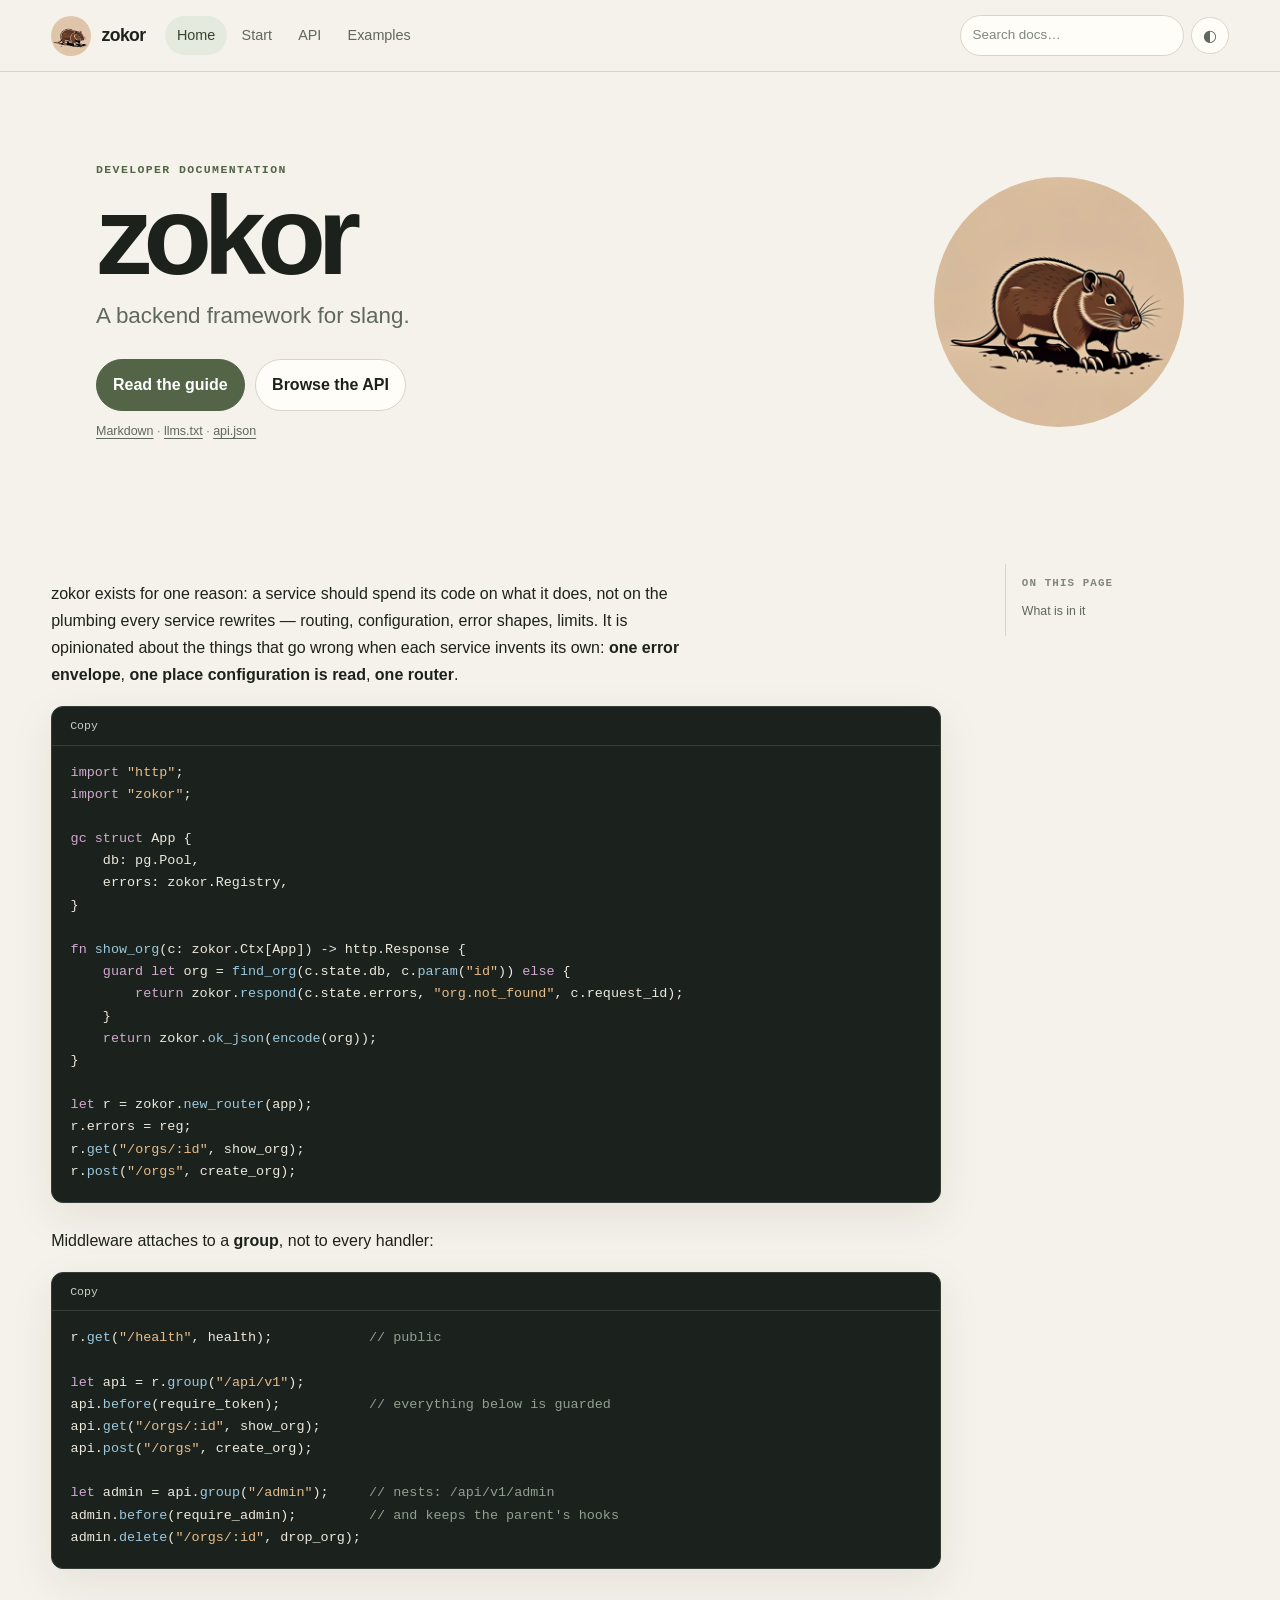
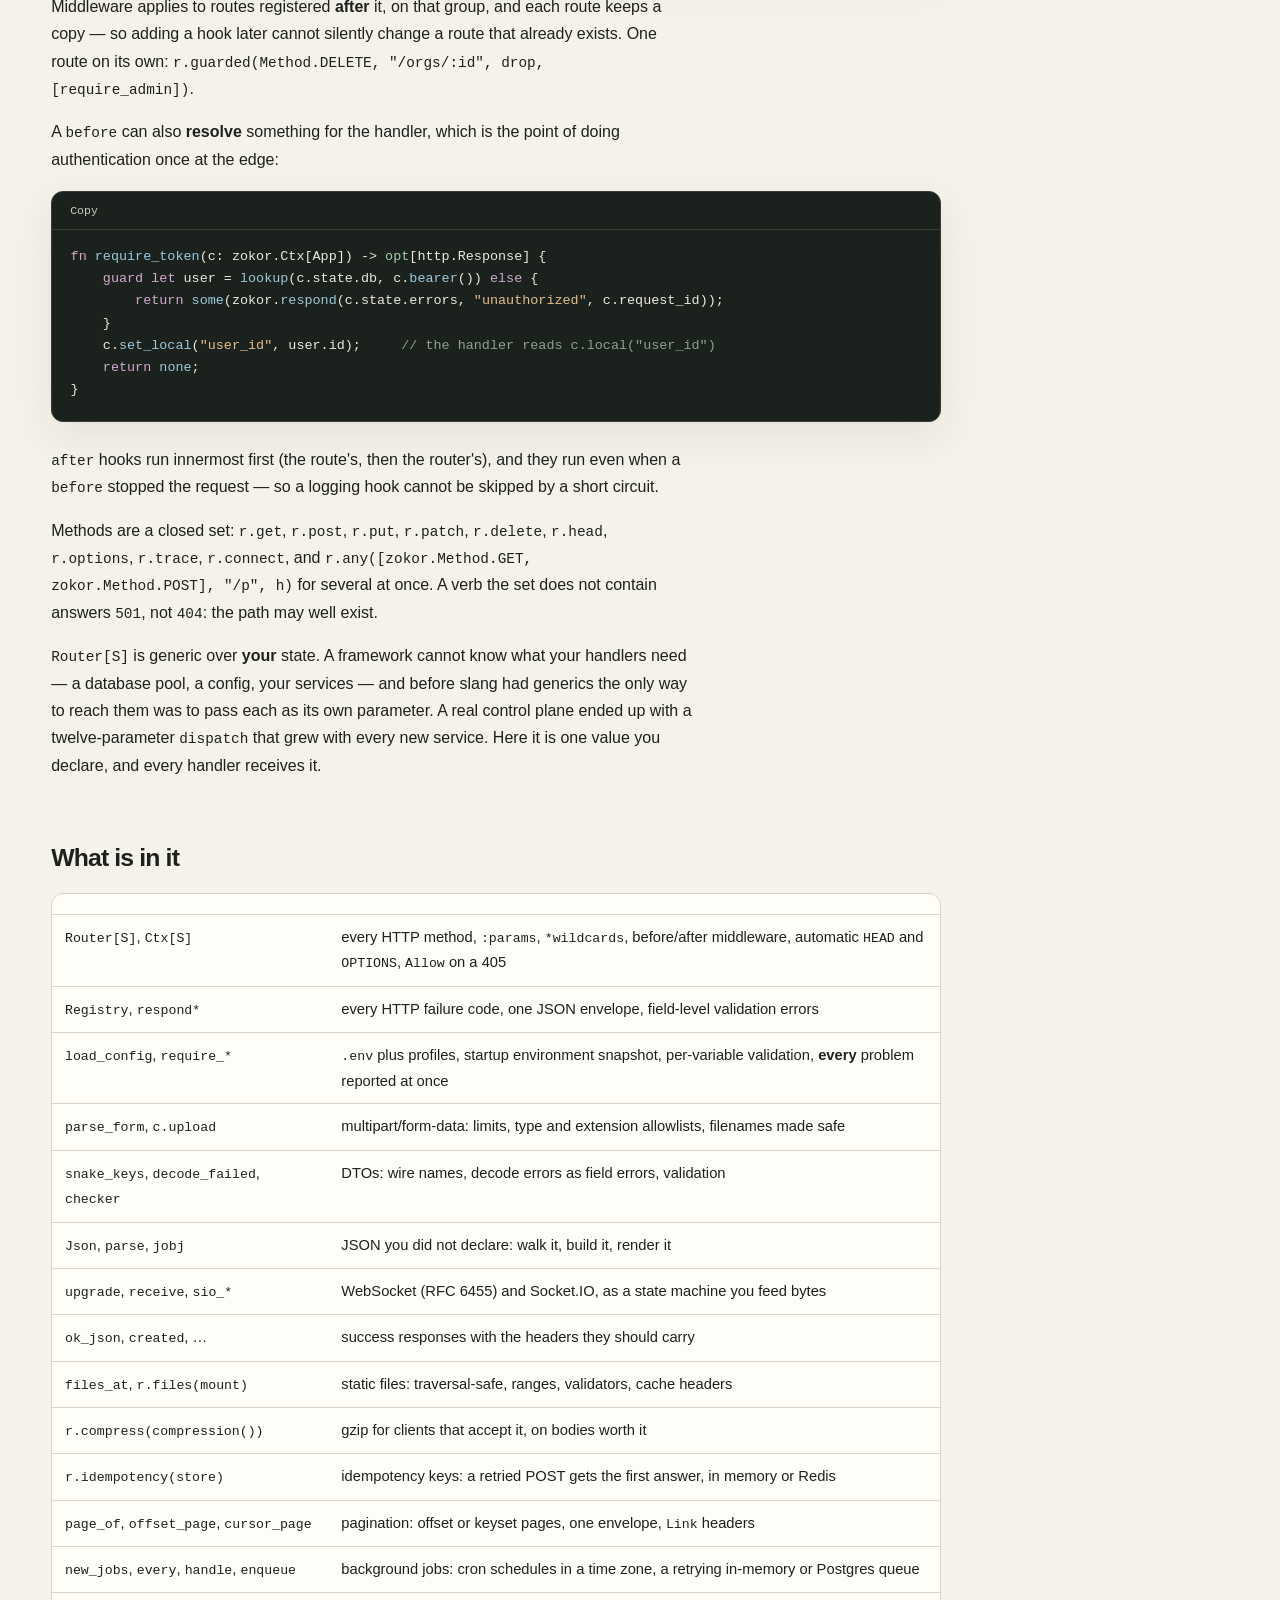
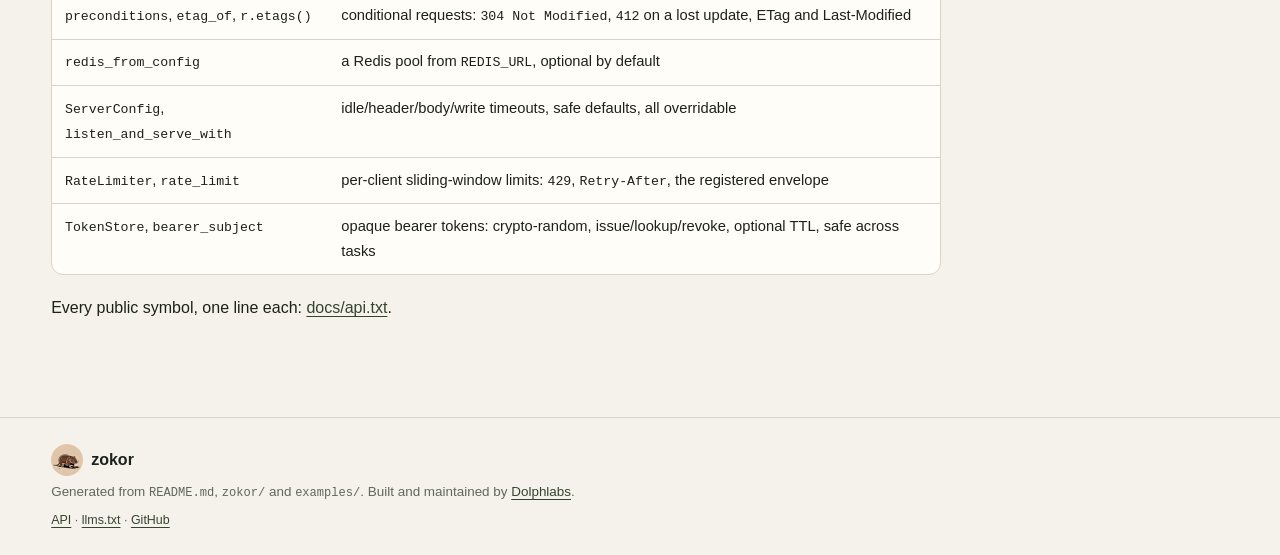
==== commit bce25855: "Merge pull request #118 from dolphlabs/feat/durable-jobs feat(jobs): add a durable Postgres queue wi" ====
--- a/docs/index.html
+++ b/docs/index.html
@@ -91,7 +91,7 @@
 }</code></pre></div>
 <p><code>after</code> hooks run innermost first (the route&#x27;s, then the router&#x27;s), and they run even when a <code>before</code> stopped the request — so a logging hook cannot be skipped by a short circuit.</p>
 <p>Methods are a closed set: <code>r.get</code>, <code>r.post</code>, <code>r.put</code>, <code>r.patch</code>, <code>r.delete</code>, <code>r.head</code>, <code>r.options</code>, <code>r.trace</code>, <code>r.connect</code>, and <code>r.any([zokor.Method.GET, zokor.Method.POST], &quot;/p&quot;, h)</code> for several at once. A verb the set does not contain answers <code>501</code>, not <code>404</code>: the path may well exist.</p>
-<p><code>Router[S]</code> is generic over <strong>your</strong> state. A framework cannot know what your handlers need — a database pool, a config, your services — and before slang had generics the only way to reach them was to pass each as its own parameter. A real control plane ended up with a twelve-parameter <code>dispatch</code> that grew with every new service. Here it is one value you declare, and every handler receives it.</p></section><section class="readme-section"><h2 id="what-is-in-it">What is in it</h2><div class="table-wrap"><table><thead><tr><th></th><th></th></tr></thead><tbody><tr><td><code>Router[S]</code>, <code>Ctx[S]</code></td><td>every HTTP method, <code>:params</code>, <code>*wildcards</code>, before/after middleware, automatic <code>HEAD</code> and <code>OPTIONS</code>, <code>Allow</code> on a 405</td></tr><tr><td><code>Registry</code>, <code>respond*</code></td><td>every HTTP failure code, one JSON envelope, field-level validation errors</td></tr><tr><td><code>load_config</code>, <code>require_*</code></td><td><code>.env</code> plus profiles, startup environment snapshot, per-variable validation, <strong>every</strong> problem reported at once</td></tr><tr><td><code>parse_form</code>, <code>c.upload</code></td><td>multipart/form-data: limits, type and extension allowlists, filenames made safe</td></tr><tr><td><code>snake_keys</code>, <code>decode_failed</code>, <code>checker</code></td><td>DTOs: wire names, decode errors as field errors, validation</td></tr><tr><td><code>Json</code>, <code>parse</code>, <code>jobj</code></td><td>JSON you did not declare: walk it, build it, render it</td></tr><tr><td><code>upgrade</code>, <code>receive</code>, <code>sio_*</code></td><td>WebSocket (RFC 6455) and Socket.IO, as a state machine you feed bytes</td></tr><tr><td><code>ok_json</code>, <code>created</code>, …</td><td>success responses with the headers they should carry</td></tr><tr><td><code>files_at</code>, <code>r.files(mount)</code></td><td>static files: traversal-safe, ranges, validators, cache headers</td></tr><tr><td><code>r.compress(compression())</code></td><td>gzip for clients that accept it, on bodies worth it</td></tr><tr><td><code>r.idempotency(store)</code></td><td>idempotency keys: a retried POST gets the first answer, in memory or Redis</td></tr><tr><td><code>page_of</code>, <code>offset_page</code>, <code>cursor_page</code></td><td>pagination: offset or keyset pages, one envelope, <code>Link</code> headers</td></tr><tr><td><code>rate_limiter_redis</code>, <code>token_store_redis</code>, <code>hub.share</code></td><td>one limit, one token store and one set of sockets across every instance, over Redis</td></tr><tr><td><code>new_jobs</code>, <code>every</code>, <code>handle</code>, <code>enqueue</code></td><td>background jobs: cron schedules in a time zone, a retrying in-memory queue</td></tr><tr><td><code>preconditions</code>, <code>etag_of</code>, <code>r.etags()</code></td><td>conditional requests: <code>304 Not Modified</code>, <code>412</code> on a lost update, ETag and Last-Modified</td></tr><tr><td><code>redis_from_config</code></td><td>a Redis pool from <code>REDIS_URL</code>, optional by default</td></tr><tr><td><code>ServerConfig</code>, <code>listen_and_serve_with</code></td><td>idle/header/body/write timeouts, safe defaults, all overridable</td></tr><tr><td><code>RateLimiter</code>, <code>rate_limit</code></td><td>per-client sliding-window limits: <code>429</code>, <code>Retry-After</code>, the registered envelope</td></tr><tr><td><code>TokenStore</code>, <code>bearer_subject</code></td><td>opaque bearer tokens: crypto-random, issue/lookup/revoke, optional TTL, safe across tasks</td></tr></tbody></table></div>
+<p><code>Router[S]</code> is generic over <strong>your</strong> state. A framework cannot know what your handlers need — a database pool, a config, your services — and before slang had generics the only way to reach them was to pass each as its own parameter. A real control plane ended up with a twelve-parameter <code>dispatch</code> that grew with every new service. Here it is one value you declare, and every handler receives it.</p></section><section class="readme-section"><h2 id="what-is-in-it">What is in it</h2><div class="table-wrap"><table><thead><tr><th></th><th></th></tr></thead><tbody><tr><td><code>Router[S]</code>, <code>Ctx[S]</code></td><td>every HTTP method, <code>:params</code>, <code>*wildcards</code>, before/after middleware, automatic <code>HEAD</code> and <code>OPTIONS</code>, <code>Allow</code> on a 405</td></tr><tr><td><code>Registry</code>, <code>respond*</code></td><td>every HTTP failure code, one JSON envelope, field-level validation errors</td></tr><tr><td><code>load_config</code>, <code>require_*</code></td><td><code>.env</code> plus profiles, startup environment snapshot, per-variable validation, <strong>every</strong> problem reported at once</td></tr><tr><td><code>parse_form</code>, <code>c.upload</code></td><td>multipart/form-data: limits, type and extension allowlists, filenames made safe</td></tr><tr><td><code>snake_keys</code>, <code>decode_failed</code>, <code>checker</code></td><td>DTOs: wire names, decode errors as field errors, validation</td></tr><tr><td><code>Json</code>, <code>parse</code>, <code>jobj</code></td><td>JSON you did not declare: walk it, build it, render it</td></tr><tr><td><code>upgrade</code>, <code>receive</code>, <code>sio_*</code></td><td>WebSocket (RFC 6455) and Socket.IO, as a state machine you feed bytes</td></tr><tr><td><code>ok_json</code>, <code>created</code>, …</td><td>success responses with the headers they should carry</td></tr><tr><td><code>files_at</code>, <code>r.files(mount)</code></td><td>static files: traversal-safe, ranges, validators, cache headers</td></tr><tr><td><code>r.compress(compression())</code></td><td>gzip for clients that accept it, on bodies worth it</td></tr><tr><td><code>r.idempotency(store)</code></td><td>idempotency keys: a retried POST gets the first answer, in memory or Redis</td></tr><tr><td><code>page_of</code>, <code>offset_page</code>, <code>cursor_page</code></td><td>pagination: offset or keyset pages, one envelope, <code>Link</code> headers</td></tr><tr><td><code>new_jobs</code>, <code>every</code>, <code>handle</code>, <code>enqueue</code></td><td>background jobs: cron schedules in a time zone, a retrying in-memory or Postgres queue</td></tr><tr><td><code>preconditions</code>, <code>etag_of</code>, <code>r.etags()</code></td><td>conditional requests: <code>304 Not Modified</code>, <code>412</code> on a lost update, ETag and Last-Modified</td></tr><tr><td><code>redis_from_config</code></td><td>a Redis pool from <code>REDIS_URL</code>, optional by default</td></tr><tr><td><code>ServerConfig</code>, <code>listen_and_serve_with</code></td><td>idle/header/body/write timeouts, safe defaults, all overridable</td></tr><tr><td><code>RateLimiter</code>, <code>rate_limit</code></td><td>per-client sliding-window limits: <code>429</code>, <code>Retry-After</code>, the registered envelope</td></tr><tr><td><code>TokenStore</code>, <code>bearer_subject</code></td><td>opaque bearer tokens: crypto-random, issue/lookup/revoke, optional TTL, safe across tasks</td></tr></tbody></table></div>
 <p>Every public symbol, one line each: <a href="./api/">docs/api.txt</a>.</p></section>
   </article>
   <aside class="toc" aria-label="On this page">
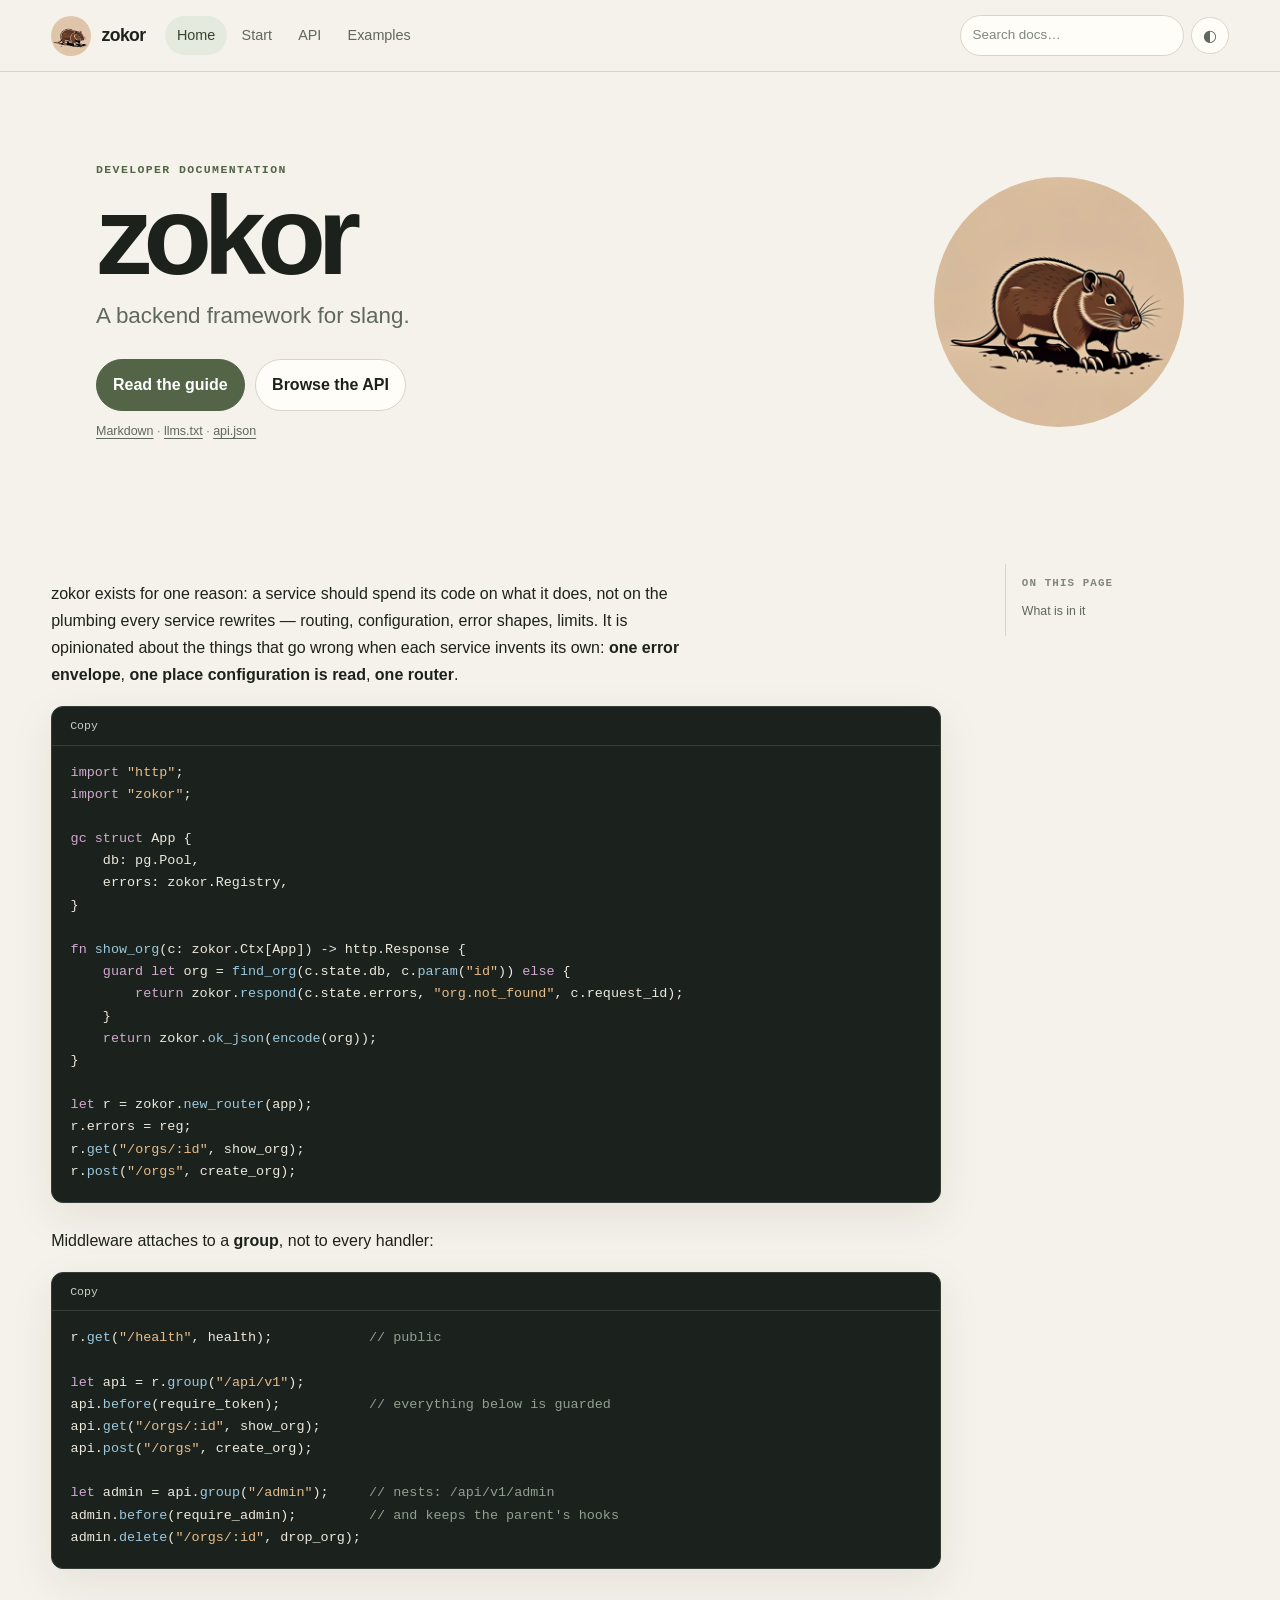
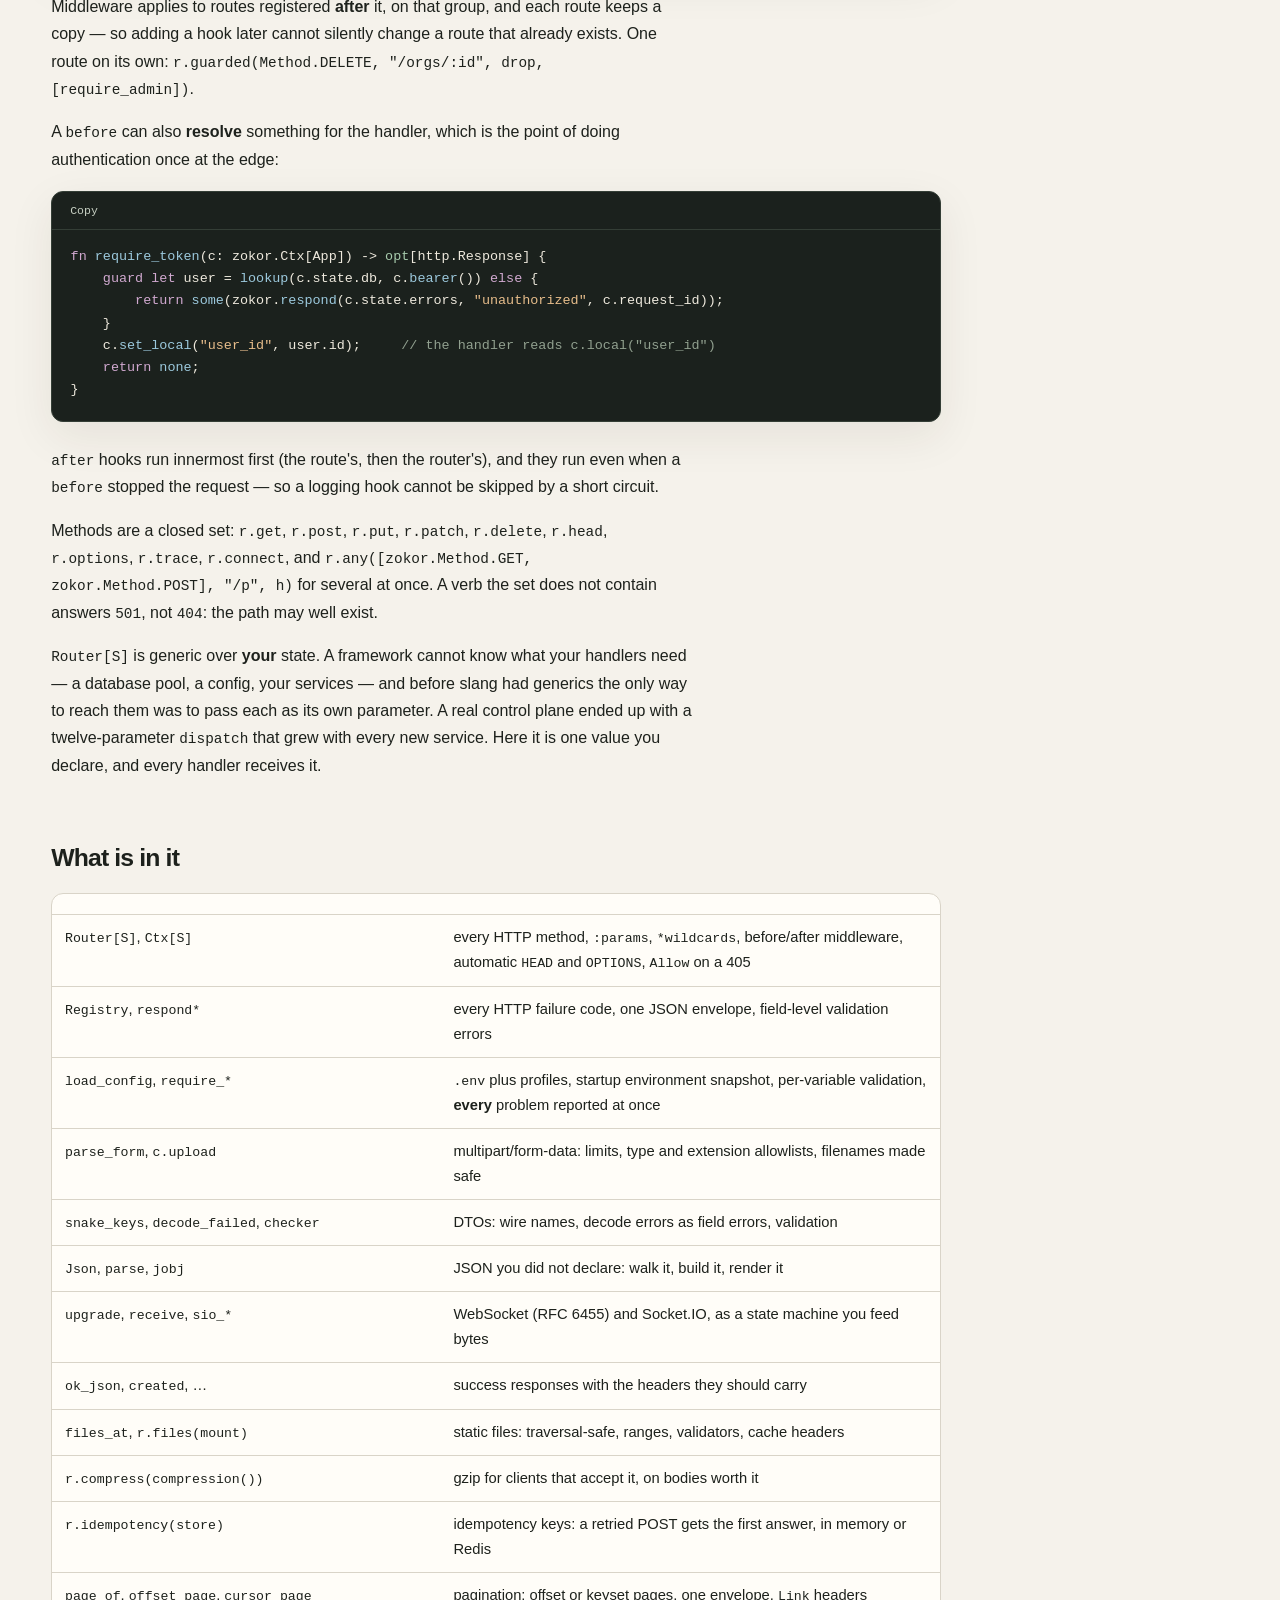
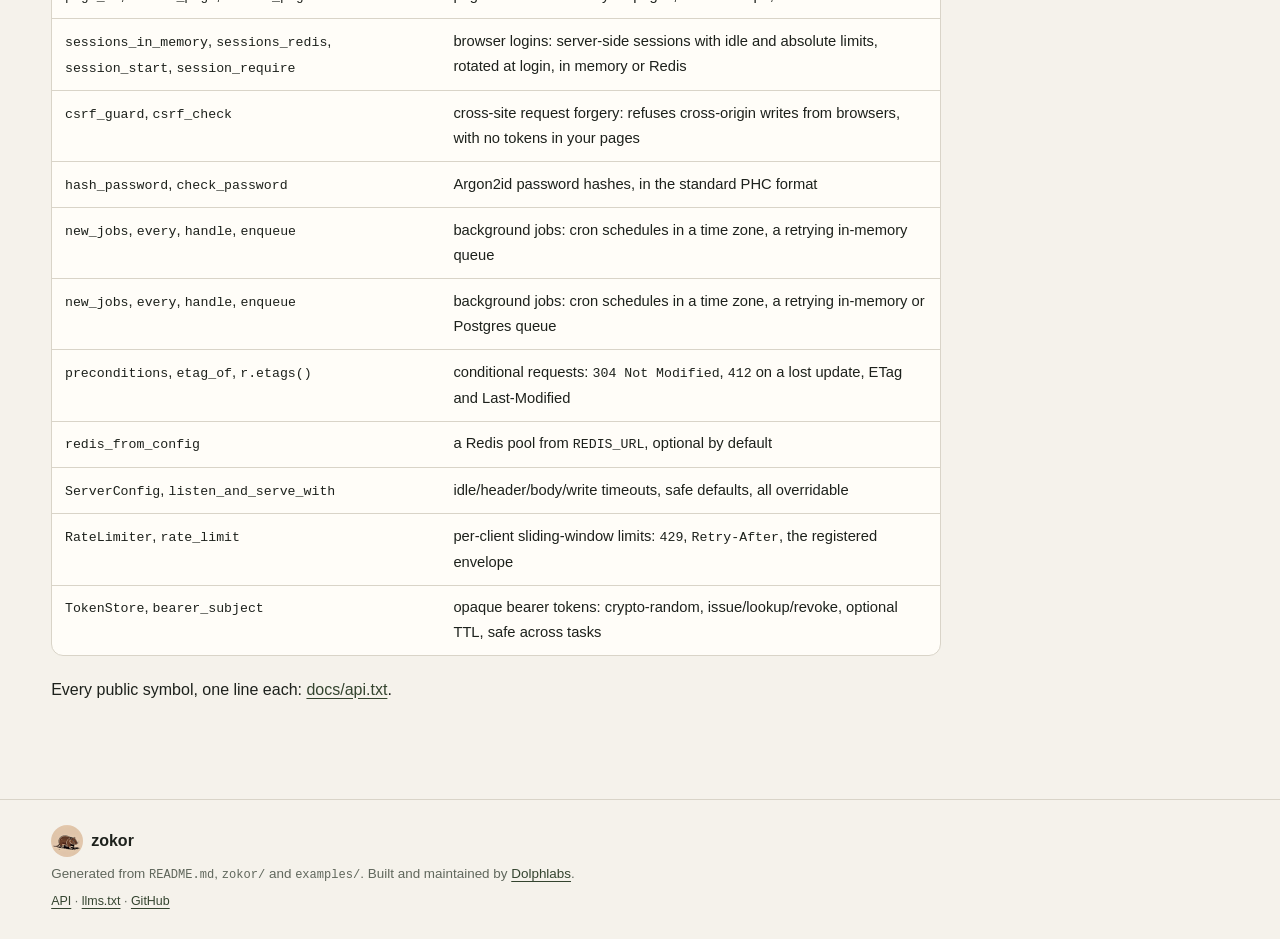
==== commit 779ca440: "docs: rebuild site after merging dev Signed-off-by: utee <utibeabasiekong2@gmail.com>" ====
--- a/docs/index.html
+++ b/docs/index.html
@@ -91,7 +91,7 @@
 }</code></pre></div>
 <p><code>after</code> hooks run innermost first (the route&#x27;s, then the router&#x27;s), and they run even when a <code>before</code> stopped the request — so a logging hook cannot be skipped by a short circuit.</p>
 <p>Methods are a closed set: <code>r.get</code>, <code>r.post</code>, <code>r.put</code>, <code>r.patch</code>, <code>r.delete</code>, <code>r.head</code>, <code>r.options</code>, <code>r.trace</code>, <code>r.connect</code>, and <code>r.any([zokor.Method.GET, zokor.Method.POST], &quot;/p&quot;, h)</code> for several at once. A verb the set does not contain answers <code>501</code>, not <code>404</code>: the path may well exist.</p>
-<p><code>Router[S]</code> is generic over <strong>your</strong> state. A framework cannot know what your handlers need — a database pool, a config, your services — and before slang had generics the only way to reach them was to pass each as its own parameter. A real control plane ended up with a twelve-parameter <code>dispatch</code> that grew with every new service. Here it is one value you declare, and every handler receives it.</p></section><section class="readme-section"><h2 id="what-is-in-it">What is in it</h2><div class="table-wrap"><table><thead><tr><th></th><th></th></tr></thead><tbody><tr><td><code>Router[S]</code>, <code>Ctx[S]</code></td><td>every HTTP method, <code>:params</code>, <code>*wildcards</code>, before/after middleware, automatic <code>HEAD</code> and <code>OPTIONS</code>, <code>Allow</code> on a 405</td></tr><tr><td><code>Registry</code>, <code>respond*</code></td><td>every HTTP failure code, one JSON envelope, field-level validation errors</td></tr><tr><td><code>load_config</code>, <code>require_*</code></td><td><code>.env</code> plus profiles, startup environment snapshot, per-variable validation, <strong>every</strong> problem reported at once</td></tr><tr><td><code>parse_form</code>, <code>c.upload</code></td><td>multipart/form-data: limits, type and extension allowlists, filenames made safe</td></tr><tr><td><code>snake_keys</code>, <code>decode_failed</code>, <code>checker</code></td><td>DTOs: wire names, decode errors as field errors, validation</td></tr><tr><td><code>Json</code>, <code>parse</code>, <code>jobj</code></td><td>JSON you did not declare: walk it, build it, render it</td></tr><tr><td><code>upgrade</code>, <code>receive</code>, <code>sio_*</code></td><td>WebSocket (RFC 6455) and Socket.IO, as a state machine you feed bytes</td></tr><tr><td><code>ok_json</code>, <code>created</code>, …</td><td>success responses with the headers they should carry</td></tr><tr><td><code>files_at</code>, <code>r.files(mount)</code></td><td>static files: traversal-safe, ranges, validators, cache headers</td></tr><tr><td><code>r.compress(compression())</code></td><td>gzip for clients that accept it, on bodies worth it</td></tr><tr><td><code>r.idempotency(store)</code></td><td>idempotency keys: a retried POST gets the first answer, in memory or Redis</td></tr><tr><td><code>page_of</code>, <code>offset_page</code>, <code>cursor_page</code></td><td>pagination: offset or keyset pages, one envelope, <code>Link</code> headers</td></tr><tr><td><code>new_jobs</code>, <code>every</code>, <code>handle</code>, <code>enqueue</code></td><td>background jobs: cron schedules in a time zone, a retrying in-memory or Postgres queue</td></tr><tr><td><code>preconditions</code>, <code>etag_of</code>, <code>r.etags()</code></td><td>conditional requests: <code>304 Not Modified</code>, <code>412</code> on a lost update, ETag and Last-Modified</td></tr><tr><td><code>redis_from_config</code></td><td>a Redis pool from <code>REDIS_URL</code>, optional by default</td></tr><tr><td><code>ServerConfig</code>, <code>listen_and_serve_with</code></td><td>idle/header/body/write timeouts, safe defaults, all overridable</td></tr><tr><td><code>RateLimiter</code>, <code>rate_limit</code></td><td>per-client sliding-window limits: <code>429</code>, <code>Retry-After</code>, the registered envelope</td></tr><tr><td><code>TokenStore</code>, <code>bearer_subject</code></td><td>opaque bearer tokens: crypto-random, issue/lookup/revoke, optional TTL, safe across tasks</td></tr></tbody></table></div>
+<p><code>Router[S]</code> is generic over <strong>your</strong> state. A framework cannot know what your handlers need — a database pool, a config, your services — and before slang had generics the only way to reach them was to pass each as its own parameter. A real control plane ended up with a twelve-parameter <code>dispatch</code> that grew with every new service. Here it is one value you declare, and every handler receives it.</p></section><section class="readme-section"><h2 id="what-is-in-it">What is in it</h2><div class="table-wrap"><table><thead><tr><th></th><th></th></tr></thead><tbody><tr><td><code>Router[S]</code>, <code>Ctx[S]</code></td><td>every HTTP method, <code>:params</code>, <code>*wildcards</code>, before/after middleware, automatic <code>HEAD</code> and <code>OPTIONS</code>, <code>Allow</code> on a 405</td></tr><tr><td><code>Registry</code>, <code>respond*</code></td><td>every HTTP failure code, one JSON envelope, field-level validation errors</td></tr><tr><td><code>load_config</code>, <code>require_*</code></td><td><code>.env</code> plus profiles, startup environment snapshot, per-variable validation, <strong>every</strong> problem reported at once</td></tr><tr><td><code>parse_form</code>, <code>c.upload</code></td><td>multipart/form-data: limits, type and extension allowlists, filenames made safe</td></tr><tr><td><code>snake_keys</code>, <code>decode_failed</code>, <code>checker</code></td><td>DTOs: wire names, decode errors as field errors, validation</td></tr><tr><td><code>Json</code>, <code>parse</code>, <code>jobj</code></td><td>JSON you did not declare: walk it, build it, render it</td></tr><tr><td><code>upgrade</code>, <code>receive</code>, <code>sio_*</code></td><td>WebSocket (RFC 6455) and Socket.IO, as a state machine you feed bytes</td></tr><tr><td><code>ok_json</code>, <code>created</code>, …</td><td>success responses with the headers they should carry</td></tr><tr><td><code>files_at</code>, <code>r.files(mount)</code></td><td>static files: traversal-safe, ranges, validators, cache headers</td></tr><tr><td><code>r.compress(compression())</code></td><td>gzip for clients that accept it, on bodies worth it</td></tr><tr><td><code>r.idempotency(store)</code></td><td>idempotency keys: a retried POST gets the first answer, in memory or Redis</td></tr><tr><td><code>page_of</code>, <code>offset_page</code>, <code>cursor_page</code></td><td>pagination: offset or keyset pages, one envelope, <code>Link</code> headers</td></tr><tr><td><code>sessions_in_memory</code>, <code>sessions_redis</code>, <code>session_start</code>, <code>session_require</code></td><td>browser logins: server-side sessions with idle and absolute limits, rotated at login, in memory or Redis</td></tr><tr><td><code>csrf_guard</code>, <code>csrf_check</code></td><td>cross-site request forgery: refuses cross-origin writes from browsers, with no tokens in your pages</td></tr><tr><td><code>hash_password</code>, <code>check_password</code></td><td>Argon2id password hashes, in the standard PHC format</td></tr><tr><td><code>new_jobs</code>, <code>every</code>, <code>handle</code>, <code>enqueue</code></td><td>background jobs: cron schedules in a time zone, a retrying in-memory queue</td></tr><tr><td><code>new_jobs</code>, <code>every</code>, <code>handle</code>, <code>enqueue</code></td><td>background jobs: cron schedules in a time zone, a retrying in-memory or Postgres queue</td></tr><tr><td><code>preconditions</code>, <code>etag_of</code>, <code>r.etags()</code></td><td>conditional requests: <code>304 Not Modified</code>, <code>412</code> on a lost update, ETag and Last-Modified</td></tr><tr><td><code>redis_from_config</code></td><td>a Redis pool from <code>REDIS_URL</code>, optional by default</td></tr><tr><td><code>ServerConfig</code>, <code>listen_and_serve_with</code></td><td>idle/header/body/write timeouts, safe defaults, all overridable</td></tr><tr><td><code>RateLimiter</code>, <code>rate_limit</code></td><td>per-client sliding-window limits: <code>429</code>, <code>Retry-After</code>, the registered envelope</td></tr><tr><td><code>TokenStore</code>, <code>bearer_subject</code></td><td>opaque bearer tokens: crypto-random, issue/lookup/revoke, optional TTL, safe across tasks</td></tr></tbody></table></div>
 <p>Every public symbol, one line each: <a href="./api/">docs/api.txt</a>.</p></section>
   </article>
   <aside class="toc" aria-label="On this page">
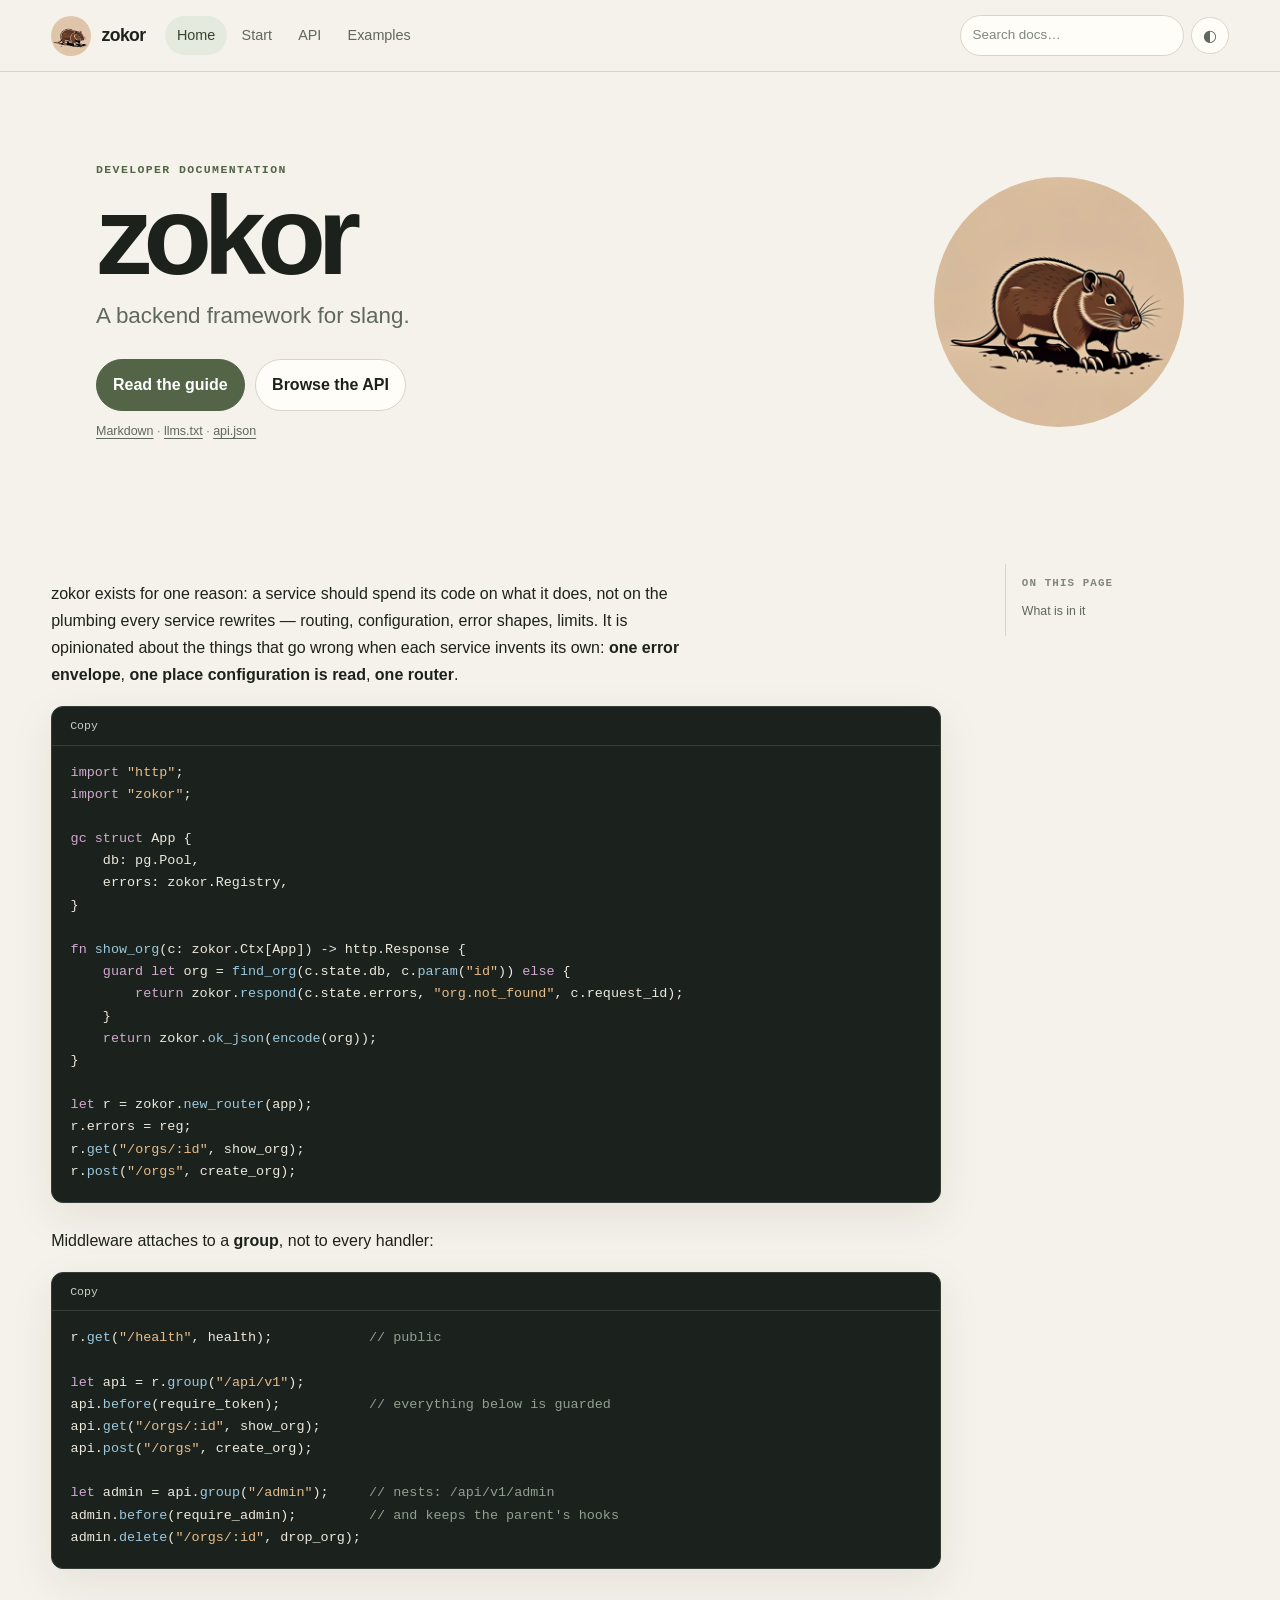
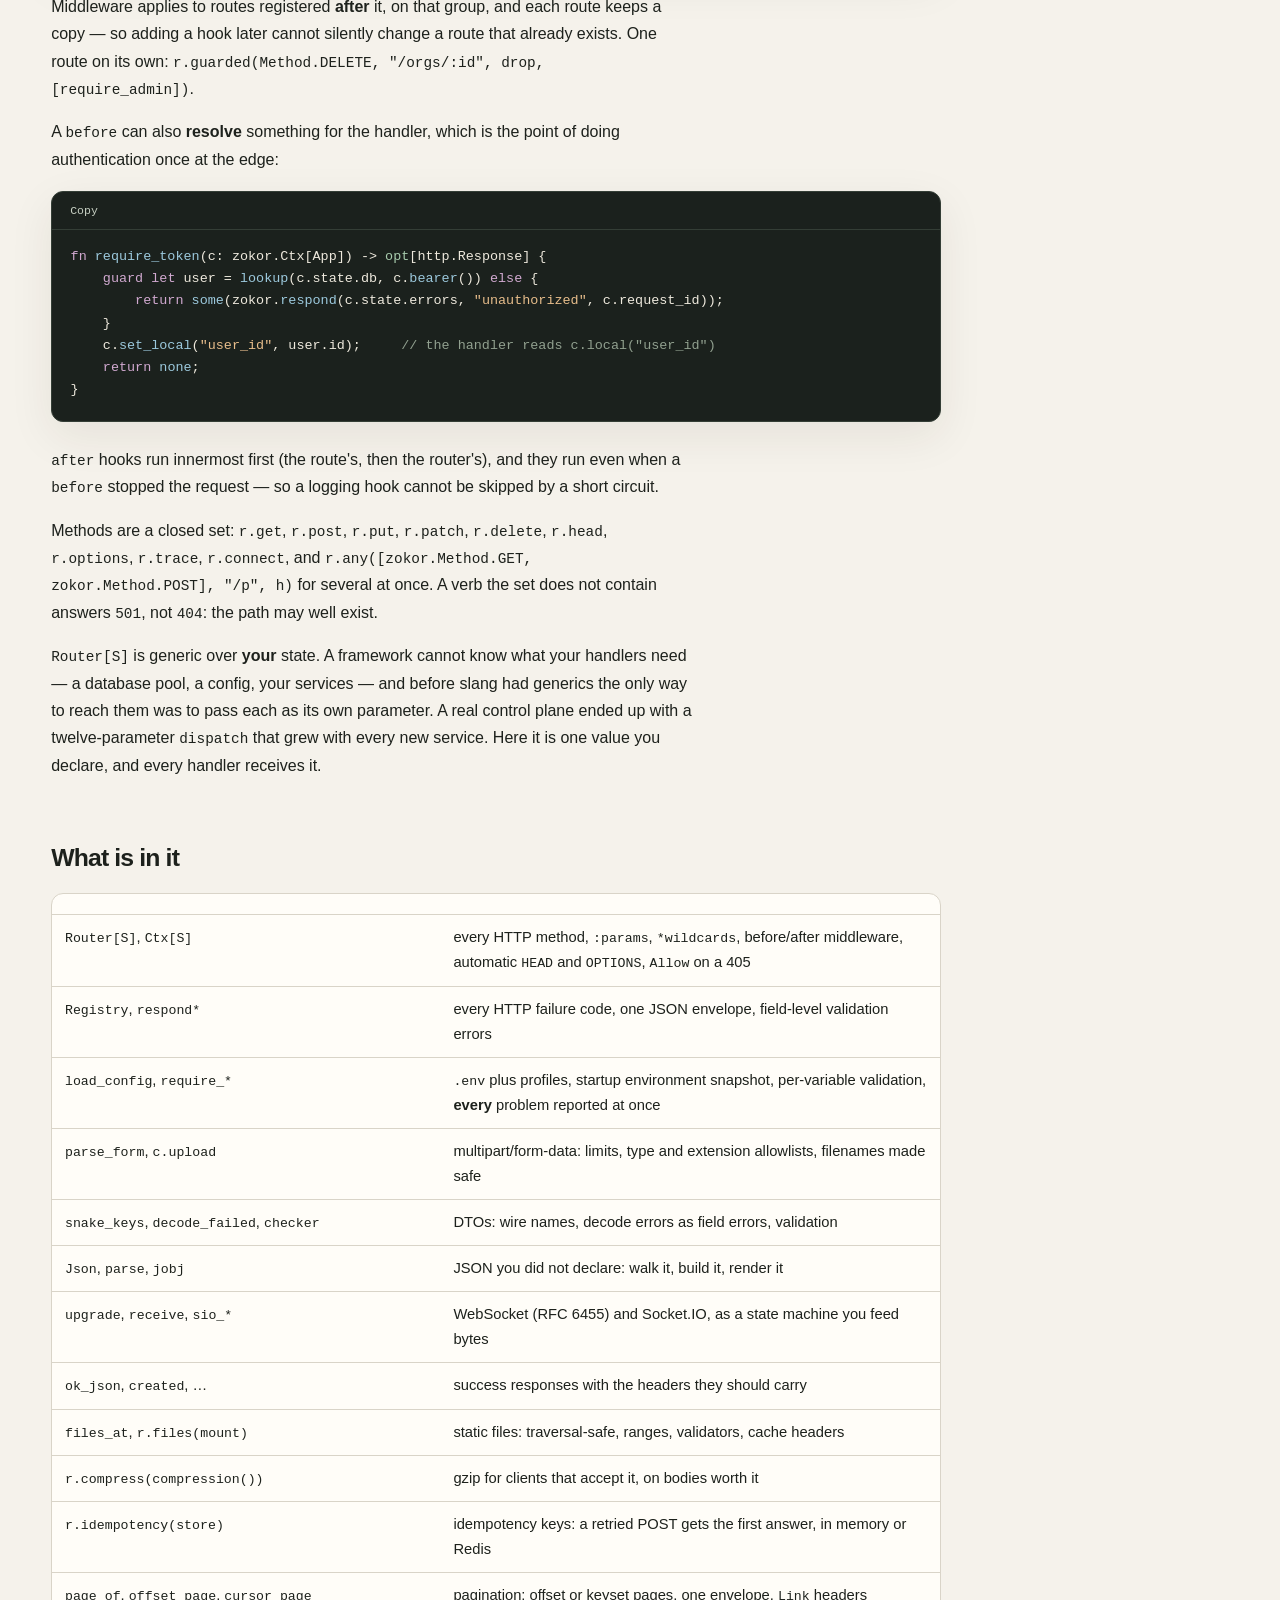
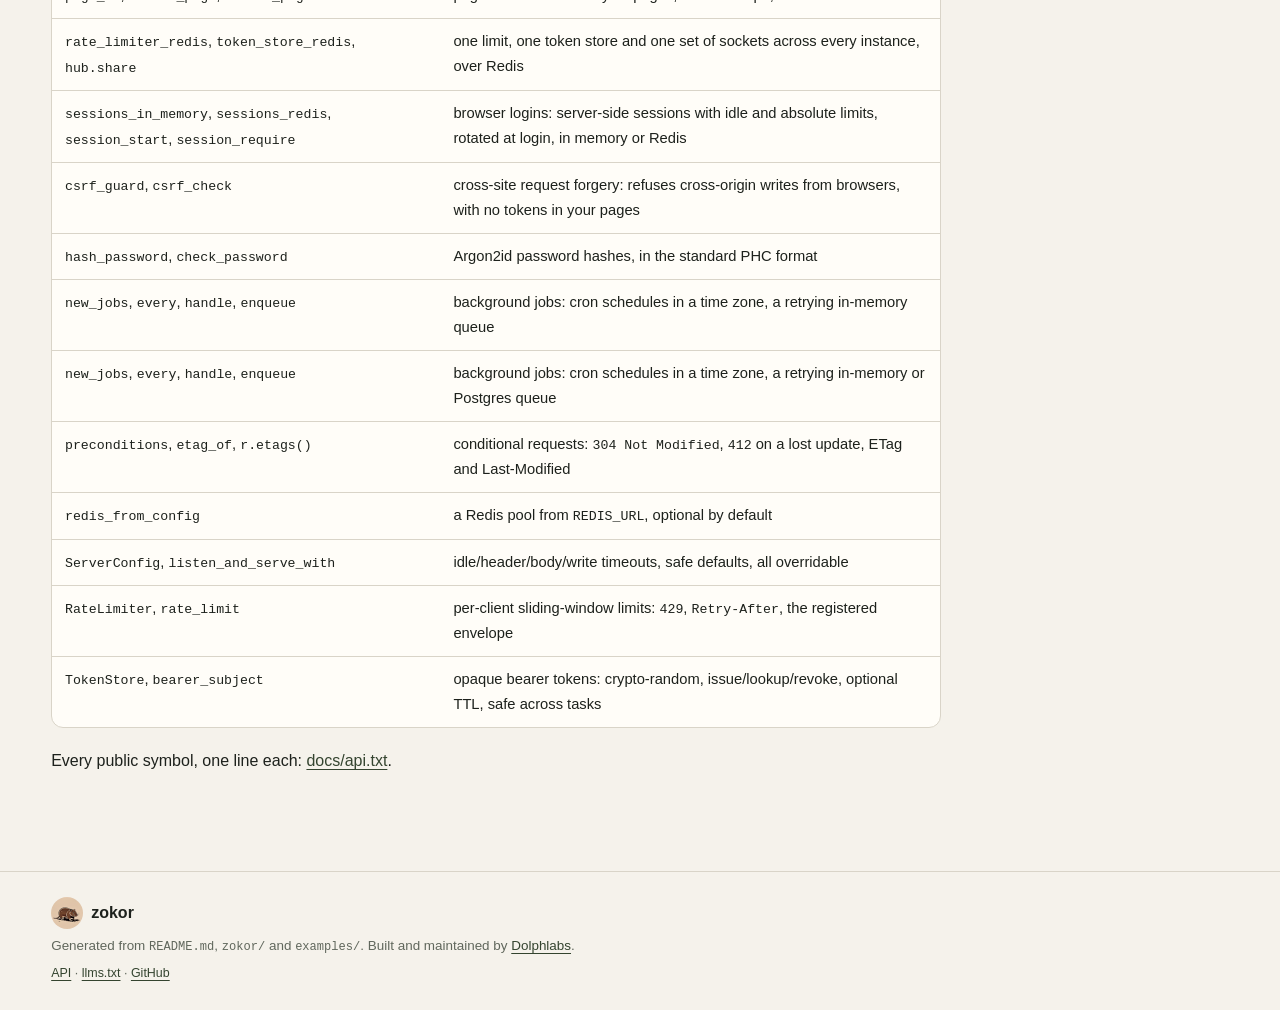
==== commit a354aec2: "docs: rebuild site after merging dev Signed-off-by: utee <utibeabasiekong2@gmail.com>" ====
--- a/docs/index.html
+++ b/docs/index.html
@@ -91,7 +91,7 @@
 }</code></pre></div>
 <p><code>after</code> hooks run innermost first (the route&#x27;s, then the router&#x27;s), and they run even when a <code>before</code> stopped the request — so a logging hook cannot be skipped by a short circuit.</p>
 <p>Methods are a closed set: <code>r.get</code>, <code>r.post</code>, <code>r.put</code>, <code>r.patch</code>, <code>r.delete</code>, <code>r.head</code>, <code>r.options</code>, <code>r.trace</code>, <code>r.connect</code>, and <code>r.any([zokor.Method.GET, zokor.Method.POST], &quot;/p&quot;, h)</code> for several at once. A verb the set does not contain answers <code>501</code>, not <code>404</code>: the path may well exist.</p>
-<p><code>Router[S]</code> is generic over <strong>your</strong> state. A framework cannot know what your handlers need — a database pool, a config, your services — and before slang had generics the only way to reach them was to pass each as its own parameter. A real control plane ended up with a twelve-parameter <code>dispatch</code> that grew with every new service. Here it is one value you declare, and every handler receives it.</p></section><section class="readme-section"><h2 id="what-is-in-it">What is in it</h2><div class="table-wrap"><table><thead><tr><th></th><th></th></tr></thead><tbody><tr><td><code>Router[S]</code>, <code>Ctx[S]</code></td><td>every HTTP method, <code>:params</code>, <code>*wildcards</code>, before/after middleware, automatic <code>HEAD</code> and <code>OPTIONS</code>, <code>Allow</code> on a 405</td></tr><tr><td><code>Registry</code>, <code>respond*</code></td><td>every HTTP failure code, one JSON envelope, field-level validation errors</td></tr><tr><td><code>load_config</code>, <code>require_*</code></td><td><code>.env</code> plus profiles, startup environment snapshot, per-variable validation, <strong>every</strong> problem reported at once</td></tr><tr><td><code>parse_form</code>, <code>c.upload</code></td><td>multipart/form-data: limits, type and extension allowlists, filenames made safe</td></tr><tr><td><code>snake_keys</code>, <code>decode_failed</code>, <code>checker</code></td><td>DTOs: wire names, decode errors as field errors, validation</td></tr><tr><td><code>Json</code>, <code>parse</code>, <code>jobj</code></td><td>JSON you did not declare: walk it, build it, render it</td></tr><tr><td><code>upgrade</code>, <code>receive</code>, <code>sio_*</code></td><td>WebSocket (RFC 6455) and Socket.IO, as a state machine you feed bytes</td></tr><tr><td><code>ok_json</code>, <code>created</code>, …</td><td>success responses with the headers they should carry</td></tr><tr><td><code>files_at</code>, <code>r.files(mount)</code></td><td>static files: traversal-safe, ranges, validators, cache headers</td></tr><tr><td><code>r.compress(compression())</code></td><td>gzip for clients that accept it, on bodies worth it</td></tr><tr><td><code>r.idempotency(store)</code></td><td>idempotency keys: a retried POST gets the first answer, in memory or Redis</td></tr><tr><td><code>page_of</code>, <code>offset_page</code>, <code>cursor_page</code></td><td>pagination: offset or keyset pages, one envelope, <code>Link</code> headers</td></tr><tr><td><code>sessions_in_memory</code>, <code>sessions_redis</code>, <code>session_start</code>, <code>session_require</code></td><td>browser logins: server-side sessions with idle and absolute limits, rotated at login, in memory or Redis</td></tr><tr><td><code>csrf_guard</code>, <code>csrf_check</code></td><td>cross-site request forgery: refuses cross-origin writes from browsers, with no tokens in your pages</td></tr><tr><td><code>hash_password</code>, <code>check_password</code></td><td>Argon2id password hashes, in the standard PHC format</td></tr><tr><td><code>new_jobs</code>, <code>every</code>, <code>handle</code>, <code>enqueue</code></td><td>background jobs: cron schedules in a time zone, a retrying in-memory queue</td></tr><tr><td><code>new_jobs</code>, <code>every</code>, <code>handle</code>, <code>enqueue</code></td><td>background jobs: cron schedules in a time zone, a retrying in-memory or Postgres queue</td></tr><tr><td><code>preconditions</code>, <code>etag_of</code>, <code>r.etags()</code></td><td>conditional requests: <code>304 Not Modified</code>, <code>412</code> on a lost update, ETag and Last-Modified</td></tr><tr><td><code>redis_from_config</code></td><td>a Redis pool from <code>REDIS_URL</code>, optional by default</td></tr><tr><td><code>ServerConfig</code>, <code>listen_and_serve_with</code></td><td>idle/header/body/write timeouts, safe defaults, all overridable</td></tr><tr><td><code>RateLimiter</code>, <code>rate_limit</code></td><td>per-client sliding-window limits: <code>429</code>, <code>Retry-After</code>, the registered envelope</td></tr><tr><td><code>TokenStore</code>, <code>bearer_subject</code></td><td>opaque bearer tokens: crypto-random, issue/lookup/revoke, optional TTL, safe across tasks</td></tr></tbody></table></div>
+<p><code>Router[S]</code> is generic over <strong>your</strong> state. A framework cannot know what your handlers need — a database pool, a config, your services — and before slang had generics the only way to reach them was to pass each as its own parameter. A real control plane ended up with a twelve-parameter <code>dispatch</code> that grew with every new service. Here it is one value you declare, and every handler receives it.</p></section><section class="readme-section"><h2 id="what-is-in-it">What is in it</h2><div class="table-wrap"><table><thead><tr><th></th><th></th></tr></thead><tbody><tr><td><code>Router[S]</code>, <code>Ctx[S]</code></td><td>every HTTP method, <code>:params</code>, <code>*wildcards</code>, before/after middleware, automatic <code>HEAD</code> and <code>OPTIONS</code>, <code>Allow</code> on a 405</td></tr><tr><td><code>Registry</code>, <code>respond*</code></td><td>every HTTP failure code, one JSON envelope, field-level validation errors</td></tr><tr><td><code>load_config</code>, <code>require_*</code></td><td><code>.env</code> plus profiles, startup environment snapshot, per-variable validation, <strong>every</strong> problem reported at once</td></tr><tr><td><code>parse_form</code>, <code>c.upload</code></td><td>multipart/form-data: limits, type and extension allowlists, filenames made safe</td></tr><tr><td><code>snake_keys</code>, <code>decode_failed</code>, <code>checker</code></td><td>DTOs: wire names, decode errors as field errors, validation</td></tr><tr><td><code>Json</code>, <code>parse</code>, <code>jobj</code></td><td>JSON you did not declare: walk it, build it, render it</td></tr><tr><td><code>upgrade</code>, <code>receive</code>, <code>sio_*</code></td><td>WebSocket (RFC 6455) and Socket.IO, as a state machine you feed bytes</td></tr><tr><td><code>ok_json</code>, <code>created</code>, …</td><td>success responses with the headers they should carry</td></tr><tr><td><code>files_at</code>, <code>r.files(mount)</code></td><td>static files: traversal-safe, ranges, validators, cache headers</td></tr><tr><td><code>r.compress(compression())</code></td><td>gzip for clients that accept it, on bodies worth it</td></tr><tr><td><code>r.idempotency(store)</code></td><td>idempotency keys: a retried POST gets the first answer, in memory or Redis</td></tr><tr><td><code>page_of</code>, <code>offset_page</code>, <code>cursor_page</code></td><td>pagination: offset or keyset pages, one envelope, <code>Link</code> headers</td></tr><tr><td><code>rate_limiter_redis</code>, <code>token_store_redis</code>, <code>hub.share</code></td><td>one limit, one token store and one set of sockets across every instance, over Redis</td></tr><tr><td><code>sessions_in_memory</code>, <code>sessions_redis</code>, <code>session_start</code>, <code>session_require</code></td><td>browser logins: server-side sessions with idle and absolute limits, rotated at login, in memory or Redis</td></tr><tr><td><code>csrf_guard</code>, <code>csrf_check</code></td><td>cross-site request forgery: refuses cross-origin writes from browsers, with no tokens in your pages</td></tr><tr><td><code>hash_password</code>, <code>check_password</code></td><td>Argon2id password hashes, in the standard PHC format</td></tr><tr><td><code>new_jobs</code>, <code>every</code>, <code>handle</code>, <code>enqueue</code></td><td>background jobs: cron schedules in a time zone, a retrying in-memory queue</td></tr><tr><td><code>new_jobs</code>, <code>every</code>, <code>handle</code>, <code>enqueue</code></td><td>background jobs: cron schedules in a time zone, a retrying in-memory or Postgres queue</td></tr><tr><td><code>preconditions</code>, <code>etag_of</code>, <code>r.etags()</code></td><td>conditional requests: <code>304 Not Modified</code>, <code>412</code> on a lost update, ETag and Last-Modified</td></tr><tr><td><code>redis_from_config</code></td><td>a Redis pool from <code>REDIS_URL</code>, optional by default</td></tr><tr><td><code>ServerConfig</code>, <code>listen_and_serve_with</code></td><td>idle/header/body/write timeouts, safe defaults, all overridable</td></tr><tr><td><code>RateLimiter</code>, <code>rate_limit</code></td><td>per-client sliding-window limits: <code>429</code>, <code>Retry-After</code>, the registered envelope</td></tr><tr><td><code>TokenStore</code>, <code>bearer_subject</code></td><td>opaque bearer tokens: crypto-random, issue/lookup/revoke, optional TTL, safe across tasks</td></tr></tbody></table></div>
 <p>Every public symbol, one line each: <a href="./api/">docs/api.txt</a>.</p></section>
   </article>
   <aside class="toc" aria-label="On this page">
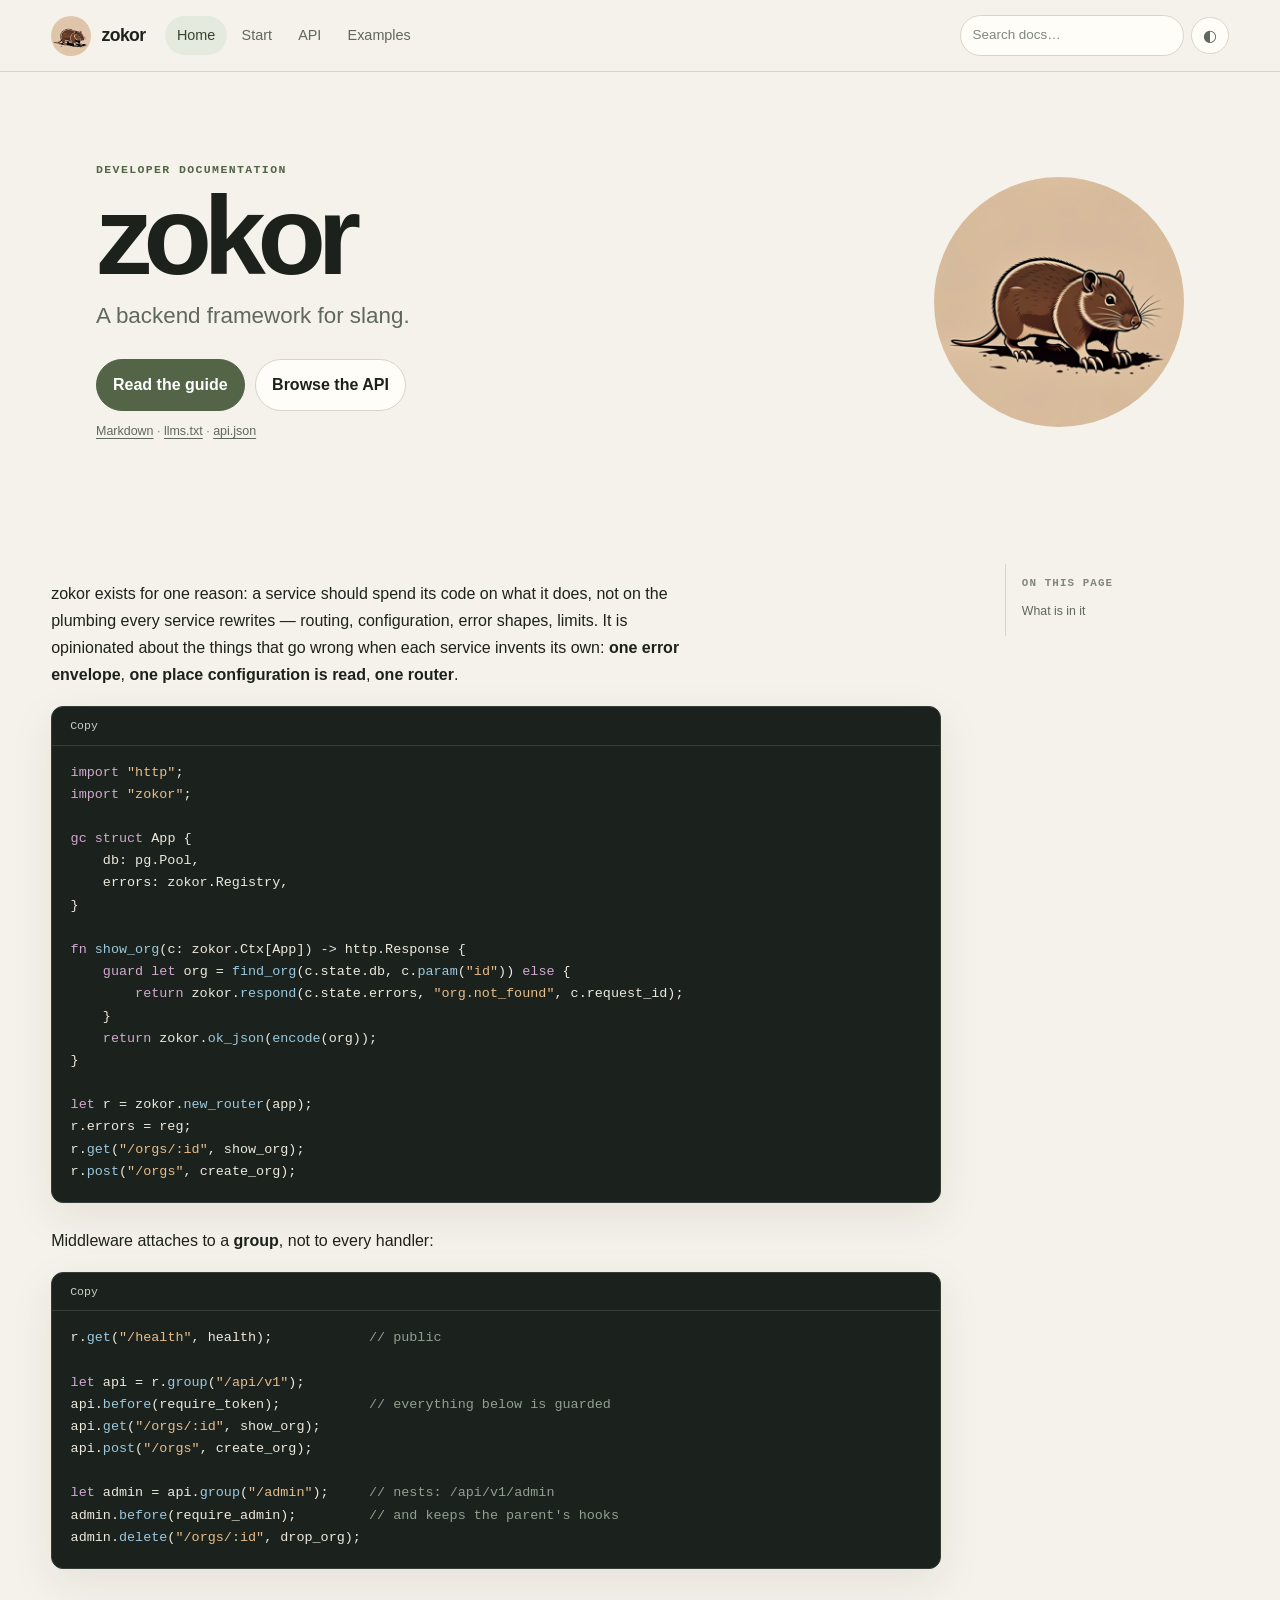
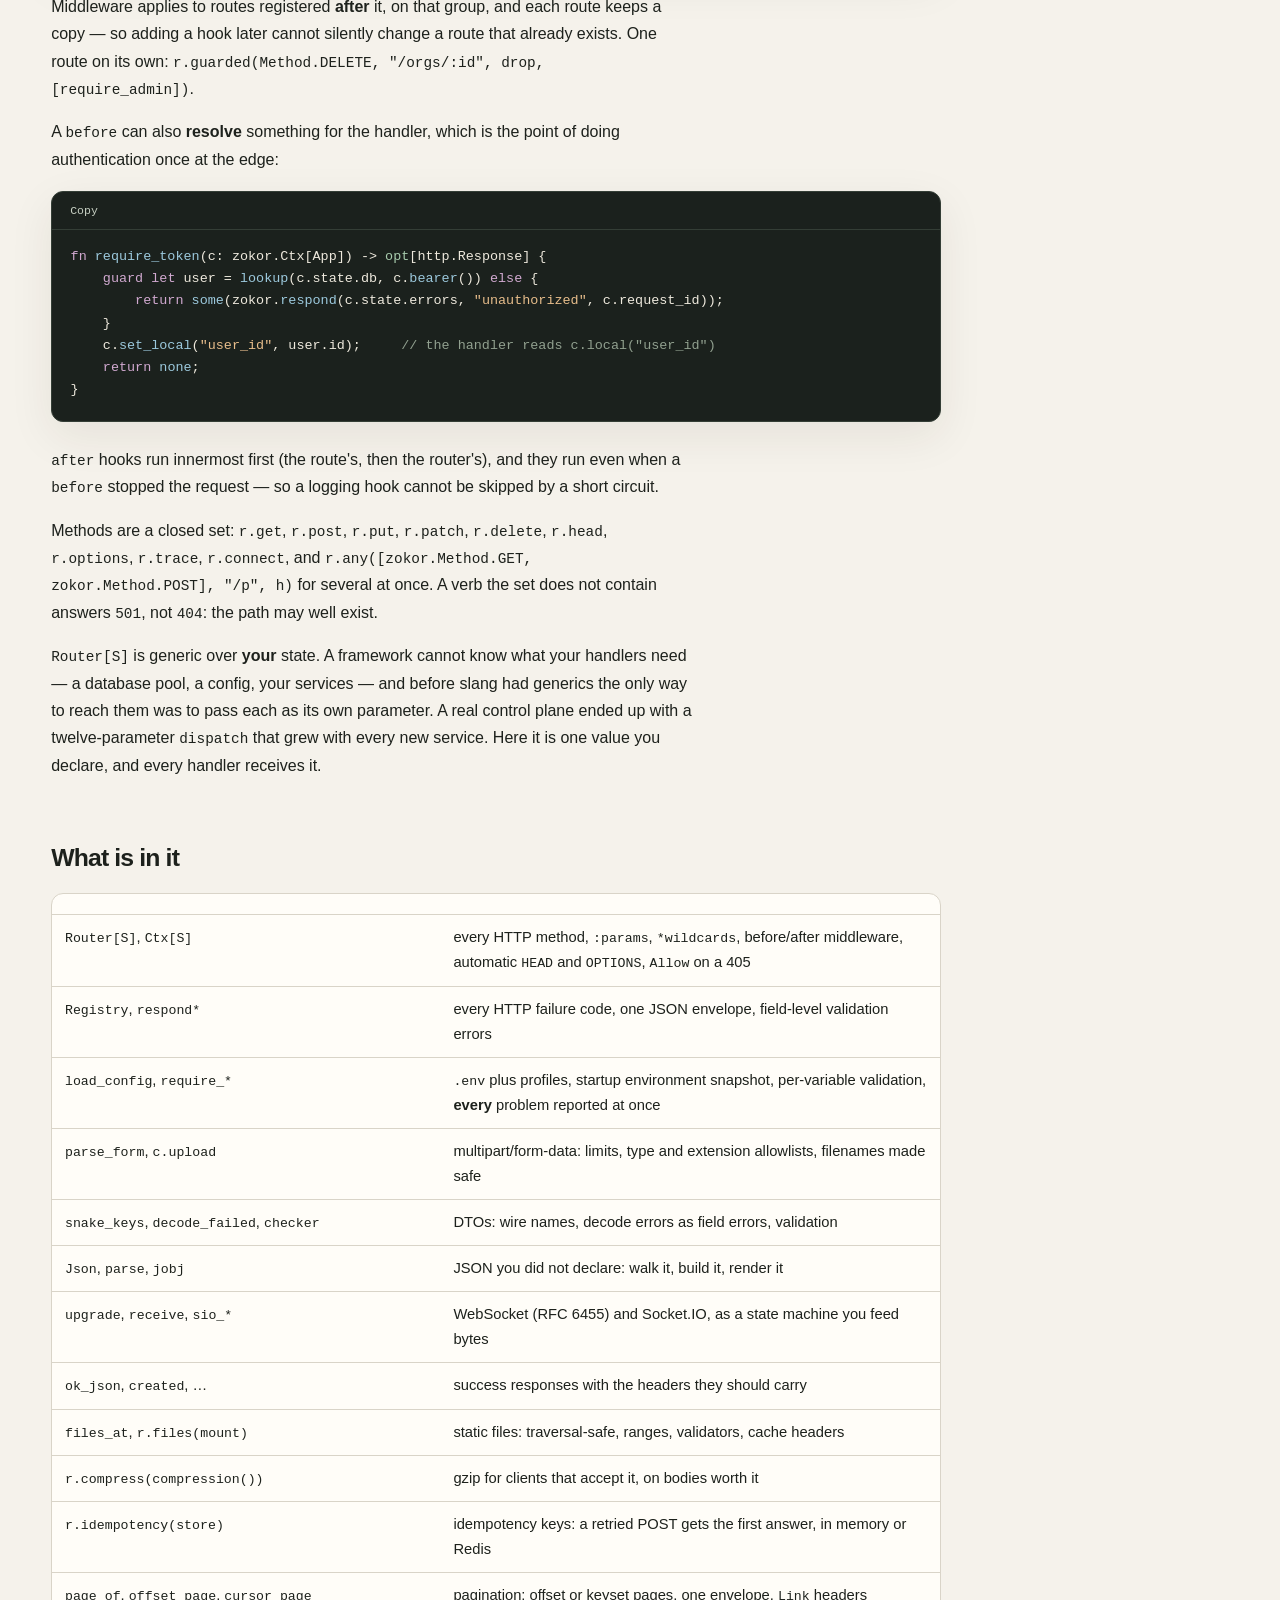
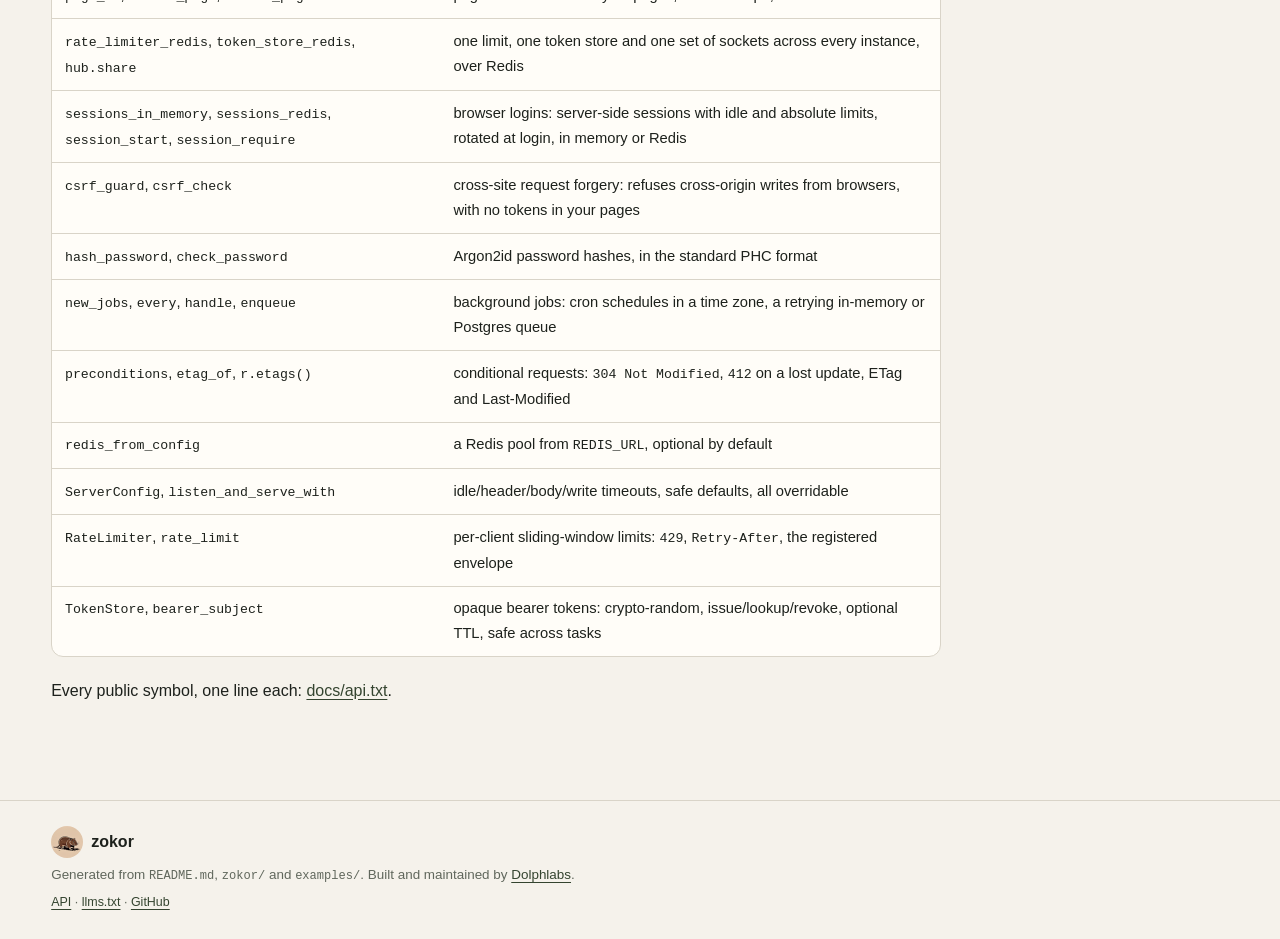
==== commit 8d15093e: "docs: rebuild site for cron turns Signed-off-by: utee <utibeabasiekong2@gmail.com>" ====
--- a/docs/index.html
+++ b/docs/index.html
@@ -91,7 +91,7 @@
 }</code></pre></div>
 <p><code>after</code> hooks run innermost first (the route&#x27;s, then the router&#x27;s), and they run even when a <code>before</code> stopped the request — so a logging hook cannot be skipped by a short circuit.</p>
 <p>Methods are a closed set: <code>r.get</code>, <code>r.post</code>, <code>r.put</code>, <code>r.patch</code>, <code>r.delete</code>, <code>r.head</code>, <code>r.options</code>, <code>r.trace</code>, <code>r.connect</code>, and <code>r.any([zokor.Method.GET, zokor.Method.POST], &quot;/p&quot;, h)</code> for several at once. A verb the set does not contain answers <code>501</code>, not <code>404</code>: the path may well exist.</p>
-<p><code>Router[S]</code> is generic over <strong>your</strong> state. A framework cannot know what your handlers need — a database pool, a config, your services — and before slang had generics the only way to reach them was to pass each as its own parameter. A real control plane ended up with a twelve-parameter <code>dispatch</code> that grew with every new service. Here it is one value you declare, and every handler receives it.</p></section><section class="readme-section"><h2 id="what-is-in-it">What is in it</h2><div class="table-wrap"><table><thead><tr><th></th><th></th></tr></thead><tbody><tr><td><code>Router[S]</code>, <code>Ctx[S]</code></td><td>every HTTP method, <code>:params</code>, <code>*wildcards</code>, before/after middleware, automatic <code>HEAD</code> and <code>OPTIONS</code>, <code>Allow</code> on a 405</td></tr><tr><td><code>Registry</code>, <code>respond*</code></td><td>every HTTP failure code, one JSON envelope, field-level validation errors</td></tr><tr><td><code>load_config</code>, <code>require_*</code></td><td><code>.env</code> plus profiles, startup environment snapshot, per-variable validation, <strong>every</strong> problem reported at once</td></tr><tr><td><code>parse_form</code>, <code>c.upload</code></td><td>multipart/form-data: limits, type and extension allowlists, filenames made safe</td></tr><tr><td><code>snake_keys</code>, <code>decode_failed</code>, <code>checker</code></td><td>DTOs: wire names, decode errors as field errors, validation</td></tr><tr><td><code>Json</code>, <code>parse</code>, <code>jobj</code></td><td>JSON you did not declare: walk it, build it, render it</td></tr><tr><td><code>upgrade</code>, <code>receive</code>, <code>sio_*</code></td><td>WebSocket (RFC 6455) and Socket.IO, as a state machine you feed bytes</td></tr><tr><td><code>ok_json</code>, <code>created</code>, …</td><td>success responses with the headers they should carry</td></tr><tr><td><code>files_at</code>, <code>r.files(mount)</code></td><td>static files: traversal-safe, ranges, validators, cache headers</td></tr><tr><td><code>r.compress(compression())</code></td><td>gzip for clients that accept it, on bodies worth it</td></tr><tr><td><code>r.idempotency(store)</code></td><td>idempotency keys: a retried POST gets the first answer, in memory or Redis</td></tr><tr><td><code>page_of</code>, <code>offset_page</code>, <code>cursor_page</code></td><td>pagination: offset or keyset pages, one envelope, <code>Link</code> headers</td></tr><tr><td><code>rate_limiter_redis</code>, <code>token_store_redis</code>, <code>hub.share</code></td><td>one limit, one token store and one set of sockets across every instance, over Redis</td></tr><tr><td><code>sessions_in_memory</code>, <code>sessions_redis</code>, <code>session_start</code>, <code>session_require</code></td><td>browser logins: server-side sessions with idle and absolute limits, rotated at login, in memory or Redis</td></tr><tr><td><code>csrf_guard</code>, <code>csrf_check</code></td><td>cross-site request forgery: refuses cross-origin writes from browsers, with no tokens in your pages</td></tr><tr><td><code>hash_password</code>, <code>check_password</code></td><td>Argon2id password hashes, in the standard PHC format</td></tr><tr><td><code>new_jobs</code>, <code>every</code>, <code>handle</code>, <code>enqueue</code></td><td>background jobs: cron schedules in a time zone, a retrying in-memory queue</td></tr><tr><td><code>new_jobs</code>, <code>every</code>, <code>handle</code>, <code>enqueue</code></td><td>background jobs: cron schedules in a time zone, a retrying in-memory or Postgres queue</td></tr><tr><td><code>preconditions</code>, <code>etag_of</code>, <code>r.etags()</code></td><td>conditional requests: <code>304 Not Modified</code>, <code>412</code> on a lost update, ETag and Last-Modified</td></tr><tr><td><code>redis_from_config</code></td><td>a Redis pool from <code>REDIS_URL</code>, optional by default</td></tr><tr><td><code>ServerConfig</code>, <code>listen_and_serve_with</code></td><td>idle/header/body/write timeouts, safe defaults, all overridable</td></tr><tr><td><code>RateLimiter</code>, <code>rate_limit</code></td><td>per-client sliding-window limits: <code>429</code>, <code>Retry-After</code>, the registered envelope</td></tr><tr><td><code>TokenStore</code>, <code>bearer_subject</code></td><td>opaque bearer tokens: crypto-random, issue/lookup/revoke, optional TTL, safe across tasks</td></tr></tbody></table></div>
+<p><code>Router[S]</code> is generic over <strong>your</strong> state. A framework cannot know what your handlers need — a database pool, a config, your services — and before slang had generics the only way to reach them was to pass each as its own parameter. A real control plane ended up with a twelve-parameter <code>dispatch</code> that grew with every new service. Here it is one value you declare, and every handler receives it.</p></section><section class="readme-section"><h2 id="what-is-in-it">What is in it</h2><div class="table-wrap"><table><thead><tr><th></th><th></th></tr></thead><tbody><tr><td><code>Router[S]</code>, <code>Ctx[S]</code></td><td>every HTTP method, <code>:params</code>, <code>*wildcards</code>, before/after middleware, automatic <code>HEAD</code> and <code>OPTIONS</code>, <code>Allow</code> on a 405</td></tr><tr><td><code>Registry</code>, <code>respond*</code></td><td>every HTTP failure code, one JSON envelope, field-level validation errors</td></tr><tr><td><code>load_config</code>, <code>require_*</code></td><td><code>.env</code> plus profiles, startup environment snapshot, per-variable validation, <strong>every</strong> problem reported at once</td></tr><tr><td><code>parse_form</code>, <code>c.upload</code></td><td>multipart/form-data: limits, type and extension allowlists, filenames made safe</td></tr><tr><td><code>snake_keys</code>, <code>decode_failed</code>, <code>checker</code></td><td>DTOs: wire names, decode errors as field errors, validation</td></tr><tr><td><code>Json</code>, <code>parse</code>, <code>jobj</code></td><td>JSON you did not declare: walk it, build it, render it</td></tr><tr><td><code>upgrade</code>, <code>receive</code>, <code>sio_*</code></td><td>WebSocket (RFC 6455) and Socket.IO, as a state machine you feed bytes</td></tr><tr><td><code>ok_json</code>, <code>created</code>, …</td><td>success responses with the headers they should carry</td></tr><tr><td><code>files_at</code>, <code>r.files(mount)</code></td><td>static files: traversal-safe, ranges, validators, cache headers</td></tr><tr><td><code>r.compress(compression())</code></td><td>gzip for clients that accept it, on bodies worth it</td></tr><tr><td><code>r.idempotency(store)</code></td><td>idempotency keys: a retried POST gets the first answer, in memory or Redis</td></tr><tr><td><code>page_of</code>, <code>offset_page</code>, <code>cursor_page</code></td><td>pagination: offset or keyset pages, one envelope, <code>Link</code> headers</td></tr><tr><td><code>rate_limiter_redis</code>, <code>token_store_redis</code>, <code>hub.share</code></td><td>one limit, one token store and one set of sockets across every instance, over Redis</td></tr><tr><td><code>sessions_in_memory</code>, <code>sessions_redis</code>, <code>session_start</code>, <code>session_require</code></td><td>browser logins: server-side sessions with idle and absolute limits, rotated at login, in memory or Redis</td></tr><tr><td><code>csrf_guard</code>, <code>csrf_check</code></td><td>cross-site request forgery: refuses cross-origin writes from browsers, with no tokens in your pages</td></tr><tr><td><code>hash_password</code>, <code>check_password</code></td><td>Argon2id password hashes, in the standard PHC format</td></tr><tr><td><code>new_jobs</code>, <code>every</code>, <code>handle</code>, <code>enqueue</code></td><td>background jobs: cron schedules in a time zone, a retrying in-memory or Postgres queue</td></tr><tr><td><code>preconditions</code>, <code>etag_of</code>, <code>r.etags()</code></td><td>conditional requests: <code>304 Not Modified</code>, <code>412</code> on a lost update, ETag and Last-Modified</td></tr><tr><td><code>redis_from_config</code></td><td>a Redis pool from <code>REDIS_URL</code>, optional by default</td></tr><tr><td><code>ServerConfig</code>, <code>listen_and_serve_with</code></td><td>idle/header/body/write timeouts, safe defaults, all overridable</td></tr><tr><td><code>RateLimiter</code>, <code>rate_limit</code></td><td>per-client sliding-window limits: <code>429</code>, <code>Retry-After</code>, the registered envelope</td></tr><tr><td><code>TokenStore</code>, <code>bearer_subject</code></td><td>opaque bearer tokens: crypto-random, issue/lookup/revoke, optional TTL, safe across tasks</td></tr></tbody></table></div>
 <p>Every public symbol, one line each: <a href="./api/">docs/api.txt</a>.</p></section>
   </article>
   <aside class="toc" aria-label="On this page">
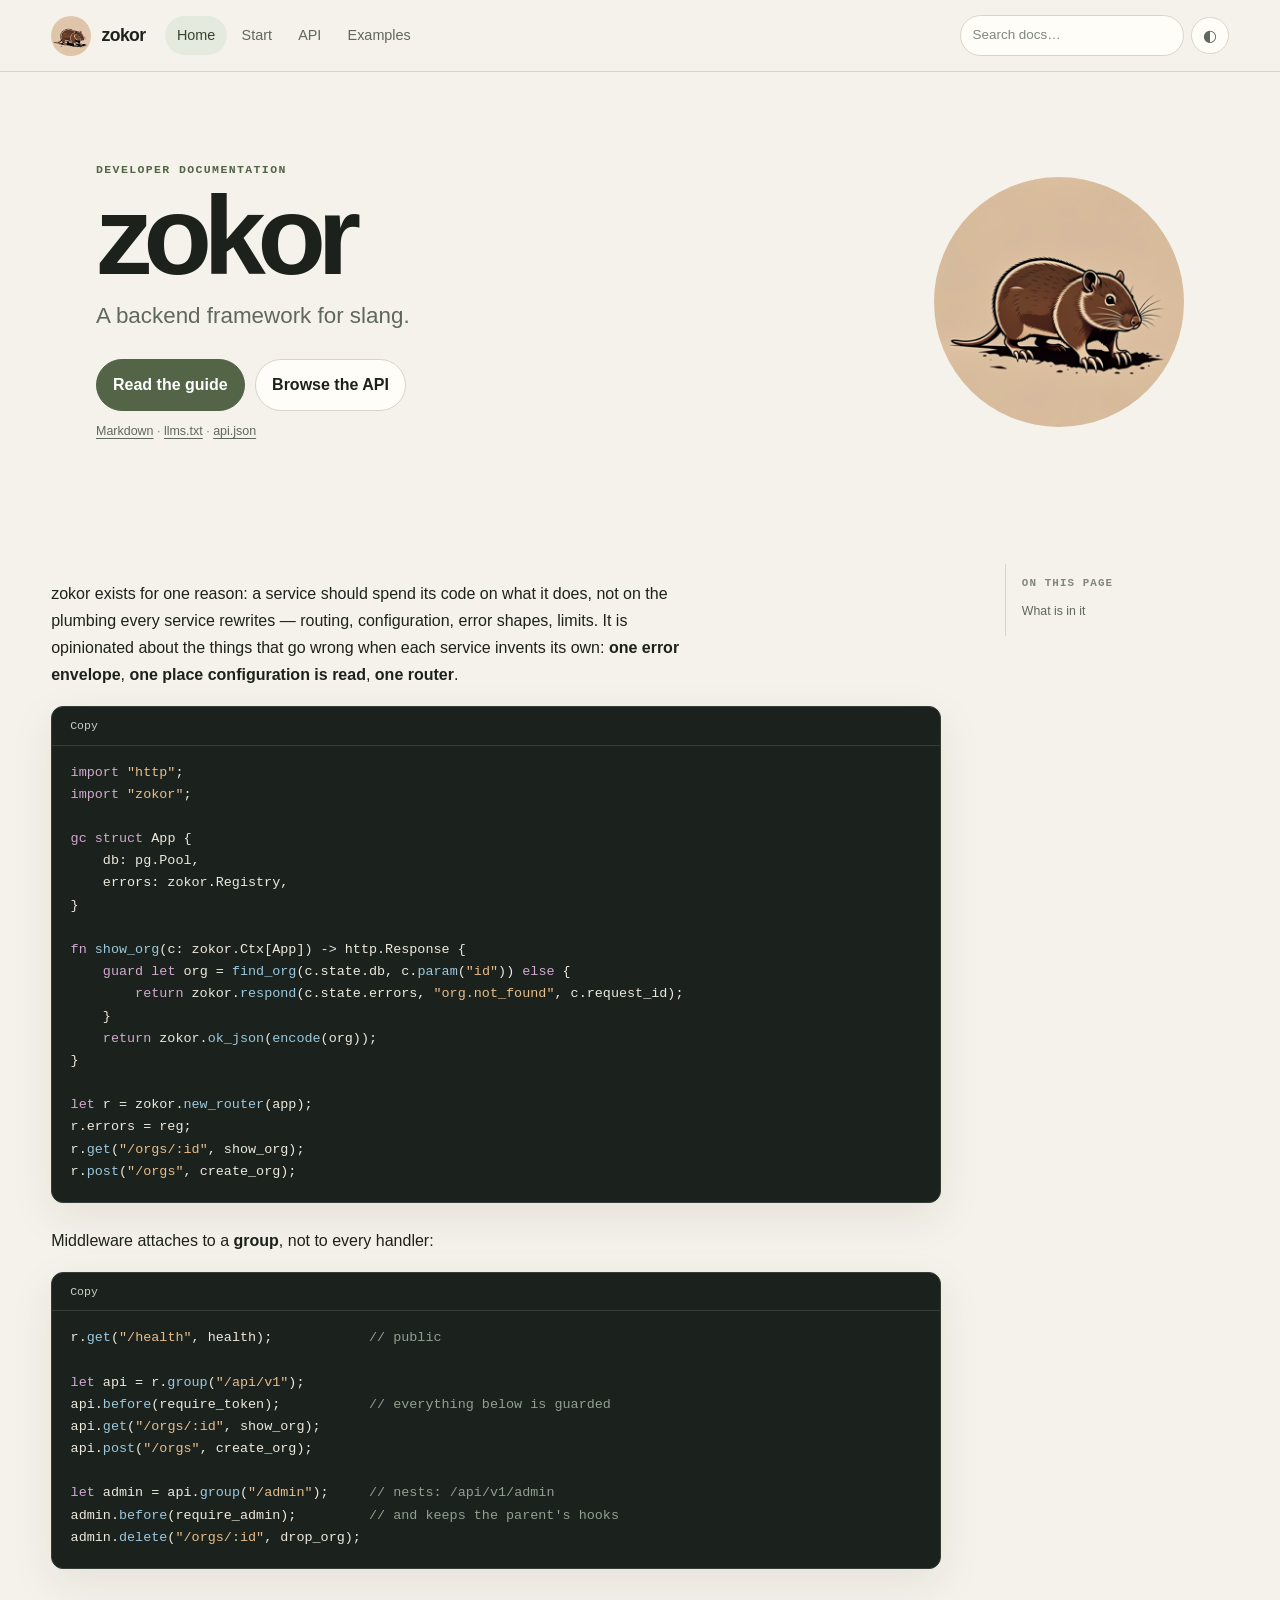
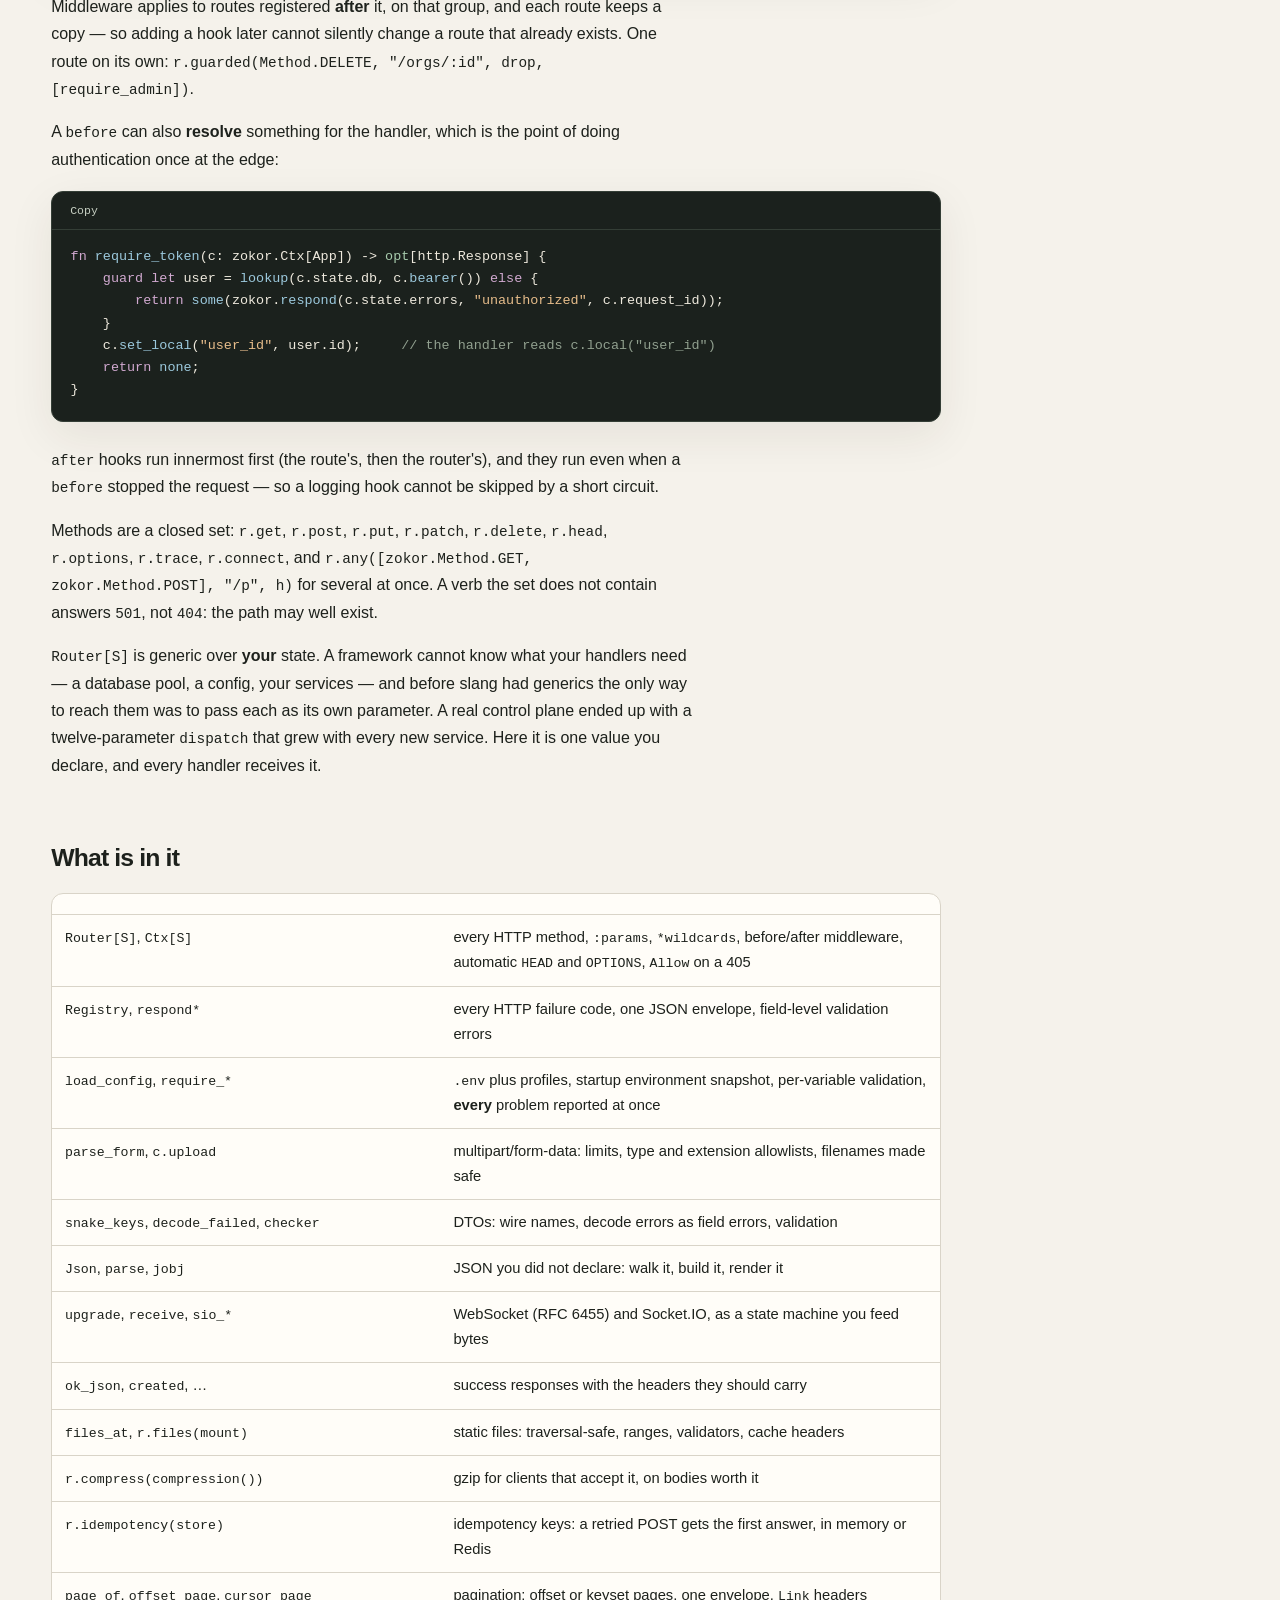
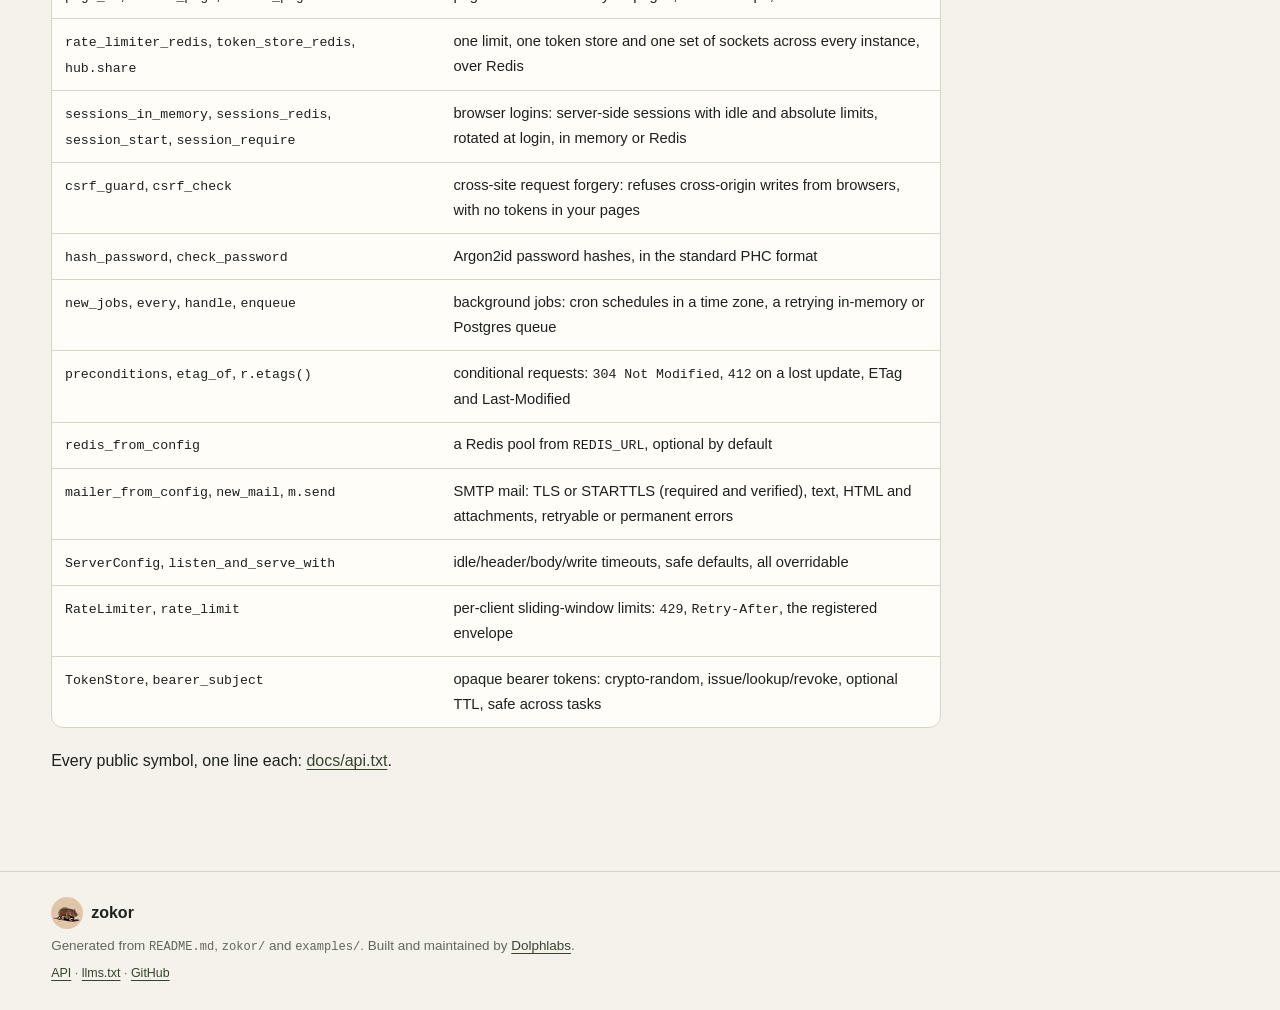
==== commit 3c1316b0: "docs: rebuild site for mail over SMTP" ====
--- a/docs/index.html
+++ b/docs/index.html
@@ -91,7 +91,7 @@
 }</code></pre></div>
 <p><code>after</code> hooks run innermost first (the route&#x27;s, then the router&#x27;s), and they run even when a <code>before</code> stopped the request — so a logging hook cannot be skipped by a short circuit.</p>
 <p>Methods are a closed set: <code>r.get</code>, <code>r.post</code>, <code>r.put</code>, <code>r.patch</code>, <code>r.delete</code>, <code>r.head</code>, <code>r.options</code>, <code>r.trace</code>, <code>r.connect</code>, and <code>r.any([zokor.Method.GET, zokor.Method.POST], &quot;/p&quot;, h)</code> for several at once. A verb the set does not contain answers <code>501</code>, not <code>404</code>: the path may well exist.</p>
-<p><code>Router[S]</code> is generic over <strong>your</strong> state. A framework cannot know what your handlers need — a database pool, a config, your services — and before slang had generics the only way to reach them was to pass each as its own parameter. A real control plane ended up with a twelve-parameter <code>dispatch</code> that grew with every new service. Here it is one value you declare, and every handler receives it.</p></section><section class="readme-section"><h2 id="what-is-in-it">What is in it</h2><div class="table-wrap"><table><thead><tr><th></th><th></th></tr></thead><tbody><tr><td><code>Router[S]</code>, <code>Ctx[S]</code></td><td>every HTTP method, <code>:params</code>, <code>*wildcards</code>, before/after middleware, automatic <code>HEAD</code> and <code>OPTIONS</code>, <code>Allow</code> on a 405</td></tr><tr><td><code>Registry</code>, <code>respond*</code></td><td>every HTTP failure code, one JSON envelope, field-level validation errors</td></tr><tr><td><code>load_config</code>, <code>require_*</code></td><td><code>.env</code> plus profiles, startup environment snapshot, per-variable validation, <strong>every</strong> problem reported at once</td></tr><tr><td><code>parse_form</code>, <code>c.upload</code></td><td>multipart/form-data: limits, type and extension allowlists, filenames made safe</td></tr><tr><td><code>snake_keys</code>, <code>decode_failed</code>, <code>checker</code></td><td>DTOs: wire names, decode errors as field errors, validation</td></tr><tr><td><code>Json</code>, <code>parse</code>, <code>jobj</code></td><td>JSON you did not declare: walk it, build it, render it</td></tr><tr><td><code>upgrade</code>, <code>receive</code>, <code>sio_*</code></td><td>WebSocket (RFC 6455) and Socket.IO, as a state machine you feed bytes</td></tr><tr><td><code>ok_json</code>, <code>created</code>, …</td><td>success responses with the headers they should carry</td></tr><tr><td><code>files_at</code>, <code>r.files(mount)</code></td><td>static files: traversal-safe, ranges, validators, cache headers</td></tr><tr><td><code>r.compress(compression())</code></td><td>gzip for clients that accept it, on bodies worth it</td></tr><tr><td><code>r.idempotency(store)</code></td><td>idempotency keys: a retried POST gets the first answer, in memory or Redis</td></tr><tr><td><code>page_of</code>, <code>offset_page</code>, <code>cursor_page</code></td><td>pagination: offset or keyset pages, one envelope, <code>Link</code> headers</td></tr><tr><td><code>rate_limiter_redis</code>, <code>token_store_redis</code>, <code>hub.share</code></td><td>one limit, one token store and one set of sockets across every instance, over Redis</td></tr><tr><td><code>sessions_in_memory</code>, <code>sessions_redis</code>, <code>session_start</code>, <code>session_require</code></td><td>browser logins: server-side sessions with idle and absolute limits, rotated at login, in memory or Redis</td></tr><tr><td><code>csrf_guard</code>, <code>csrf_check</code></td><td>cross-site request forgery: refuses cross-origin writes from browsers, with no tokens in your pages</td></tr><tr><td><code>hash_password</code>, <code>check_password</code></td><td>Argon2id password hashes, in the standard PHC format</td></tr><tr><td><code>new_jobs</code>, <code>every</code>, <code>handle</code>, <code>enqueue</code></td><td>background jobs: cron schedules in a time zone, a retrying in-memory or Postgres queue</td></tr><tr><td><code>preconditions</code>, <code>etag_of</code>, <code>r.etags()</code></td><td>conditional requests: <code>304 Not Modified</code>, <code>412</code> on a lost update, ETag and Last-Modified</td></tr><tr><td><code>redis_from_config</code></td><td>a Redis pool from <code>REDIS_URL</code>, optional by default</td></tr><tr><td><code>ServerConfig</code>, <code>listen_and_serve_with</code></td><td>idle/header/body/write timeouts, safe defaults, all overridable</td></tr><tr><td><code>RateLimiter</code>, <code>rate_limit</code></td><td>per-client sliding-window limits: <code>429</code>, <code>Retry-After</code>, the registered envelope</td></tr><tr><td><code>TokenStore</code>, <code>bearer_subject</code></td><td>opaque bearer tokens: crypto-random, issue/lookup/revoke, optional TTL, safe across tasks</td></tr></tbody></table></div>
+<p><code>Router[S]</code> is generic over <strong>your</strong> state. A framework cannot know what your handlers need — a database pool, a config, your services — and before slang had generics the only way to reach them was to pass each as its own parameter. A real control plane ended up with a twelve-parameter <code>dispatch</code> that grew with every new service. Here it is one value you declare, and every handler receives it.</p></section><section class="readme-section"><h2 id="what-is-in-it">What is in it</h2><div class="table-wrap"><table><thead><tr><th></th><th></th></tr></thead><tbody><tr><td><code>Router[S]</code>, <code>Ctx[S]</code></td><td>every HTTP method, <code>:params</code>, <code>*wildcards</code>, before/after middleware, automatic <code>HEAD</code> and <code>OPTIONS</code>, <code>Allow</code> on a 405</td></tr><tr><td><code>Registry</code>, <code>respond*</code></td><td>every HTTP failure code, one JSON envelope, field-level validation errors</td></tr><tr><td><code>load_config</code>, <code>require_*</code></td><td><code>.env</code> plus profiles, startup environment snapshot, per-variable validation, <strong>every</strong> problem reported at once</td></tr><tr><td><code>parse_form</code>, <code>c.upload</code></td><td>multipart/form-data: limits, type and extension allowlists, filenames made safe</td></tr><tr><td><code>snake_keys</code>, <code>decode_failed</code>, <code>checker</code></td><td>DTOs: wire names, decode errors as field errors, validation</td></tr><tr><td><code>Json</code>, <code>parse</code>, <code>jobj</code></td><td>JSON you did not declare: walk it, build it, render it</td></tr><tr><td><code>upgrade</code>, <code>receive</code>, <code>sio_*</code></td><td>WebSocket (RFC 6455) and Socket.IO, as a state machine you feed bytes</td></tr><tr><td><code>ok_json</code>, <code>created</code>, …</td><td>success responses with the headers they should carry</td></tr><tr><td><code>files_at</code>, <code>r.files(mount)</code></td><td>static files: traversal-safe, ranges, validators, cache headers</td></tr><tr><td><code>r.compress(compression())</code></td><td>gzip for clients that accept it, on bodies worth it</td></tr><tr><td><code>r.idempotency(store)</code></td><td>idempotency keys: a retried POST gets the first answer, in memory or Redis</td></tr><tr><td><code>page_of</code>, <code>offset_page</code>, <code>cursor_page</code></td><td>pagination: offset or keyset pages, one envelope, <code>Link</code> headers</td></tr><tr><td><code>rate_limiter_redis</code>, <code>token_store_redis</code>, <code>hub.share</code></td><td>one limit, one token store and one set of sockets across every instance, over Redis</td></tr><tr><td><code>sessions_in_memory</code>, <code>sessions_redis</code>, <code>session_start</code>, <code>session_require</code></td><td>browser logins: server-side sessions with idle and absolute limits, rotated at login, in memory or Redis</td></tr><tr><td><code>csrf_guard</code>, <code>csrf_check</code></td><td>cross-site request forgery: refuses cross-origin writes from browsers, with no tokens in your pages</td></tr><tr><td><code>hash_password</code>, <code>check_password</code></td><td>Argon2id password hashes, in the standard PHC format</td></tr><tr><td><code>new_jobs</code>, <code>every</code>, <code>handle</code>, <code>enqueue</code></td><td>background jobs: cron schedules in a time zone, a retrying in-memory or Postgres queue</td></tr><tr><td><code>preconditions</code>, <code>etag_of</code>, <code>r.etags()</code></td><td>conditional requests: <code>304 Not Modified</code>, <code>412</code> on a lost update, ETag and Last-Modified</td></tr><tr><td><code>redis_from_config</code></td><td>a Redis pool from <code>REDIS_URL</code>, optional by default</td></tr><tr><td><code>mailer_from_config</code>, <code>new_mail</code>, <code>m.send</code></td><td>SMTP mail: TLS or STARTTLS (required and verified), text, HTML and attachments, retryable or permanent errors</td></tr><tr><td><code>ServerConfig</code>, <code>listen_and_serve_with</code></td><td>idle/header/body/write timeouts, safe defaults, all overridable</td></tr><tr><td><code>RateLimiter</code>, <code>rate_limit</code></td><td>per-client sliding-window limits: <code>429</code>, <code>Retry-After</code>, the registered envelope</td></tr><tr><td><code>TokenStore</code>, <code>bearer_subject</code></td><td>opaque bearer tokens: crypto-random, issue/lookup/revoke, optional TTL, safe across tasks</td></tr></tbody></table></div>
 <p>Every public symbol, one line each: <a href="./api/">docs/api.txt</a>.</p></section>
   </article>
   <aside class="toc" aria-label="On this page">
